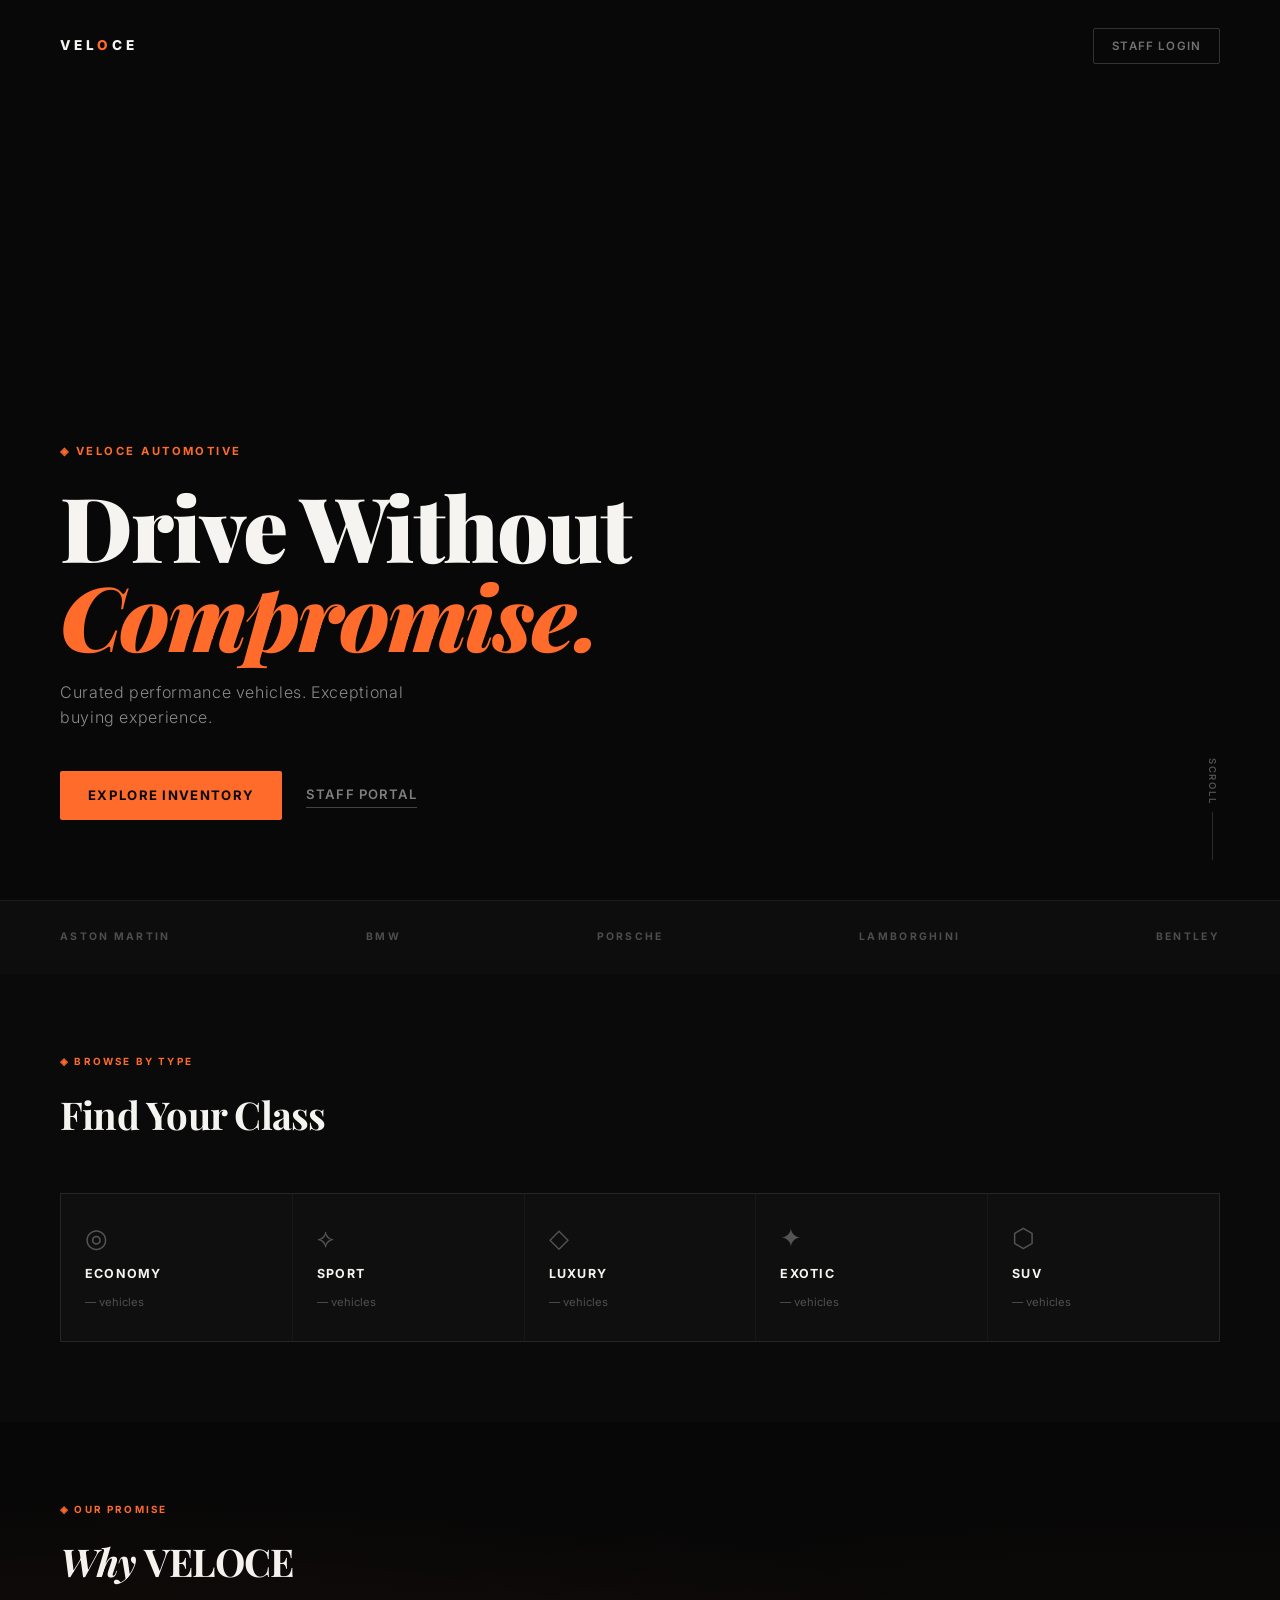
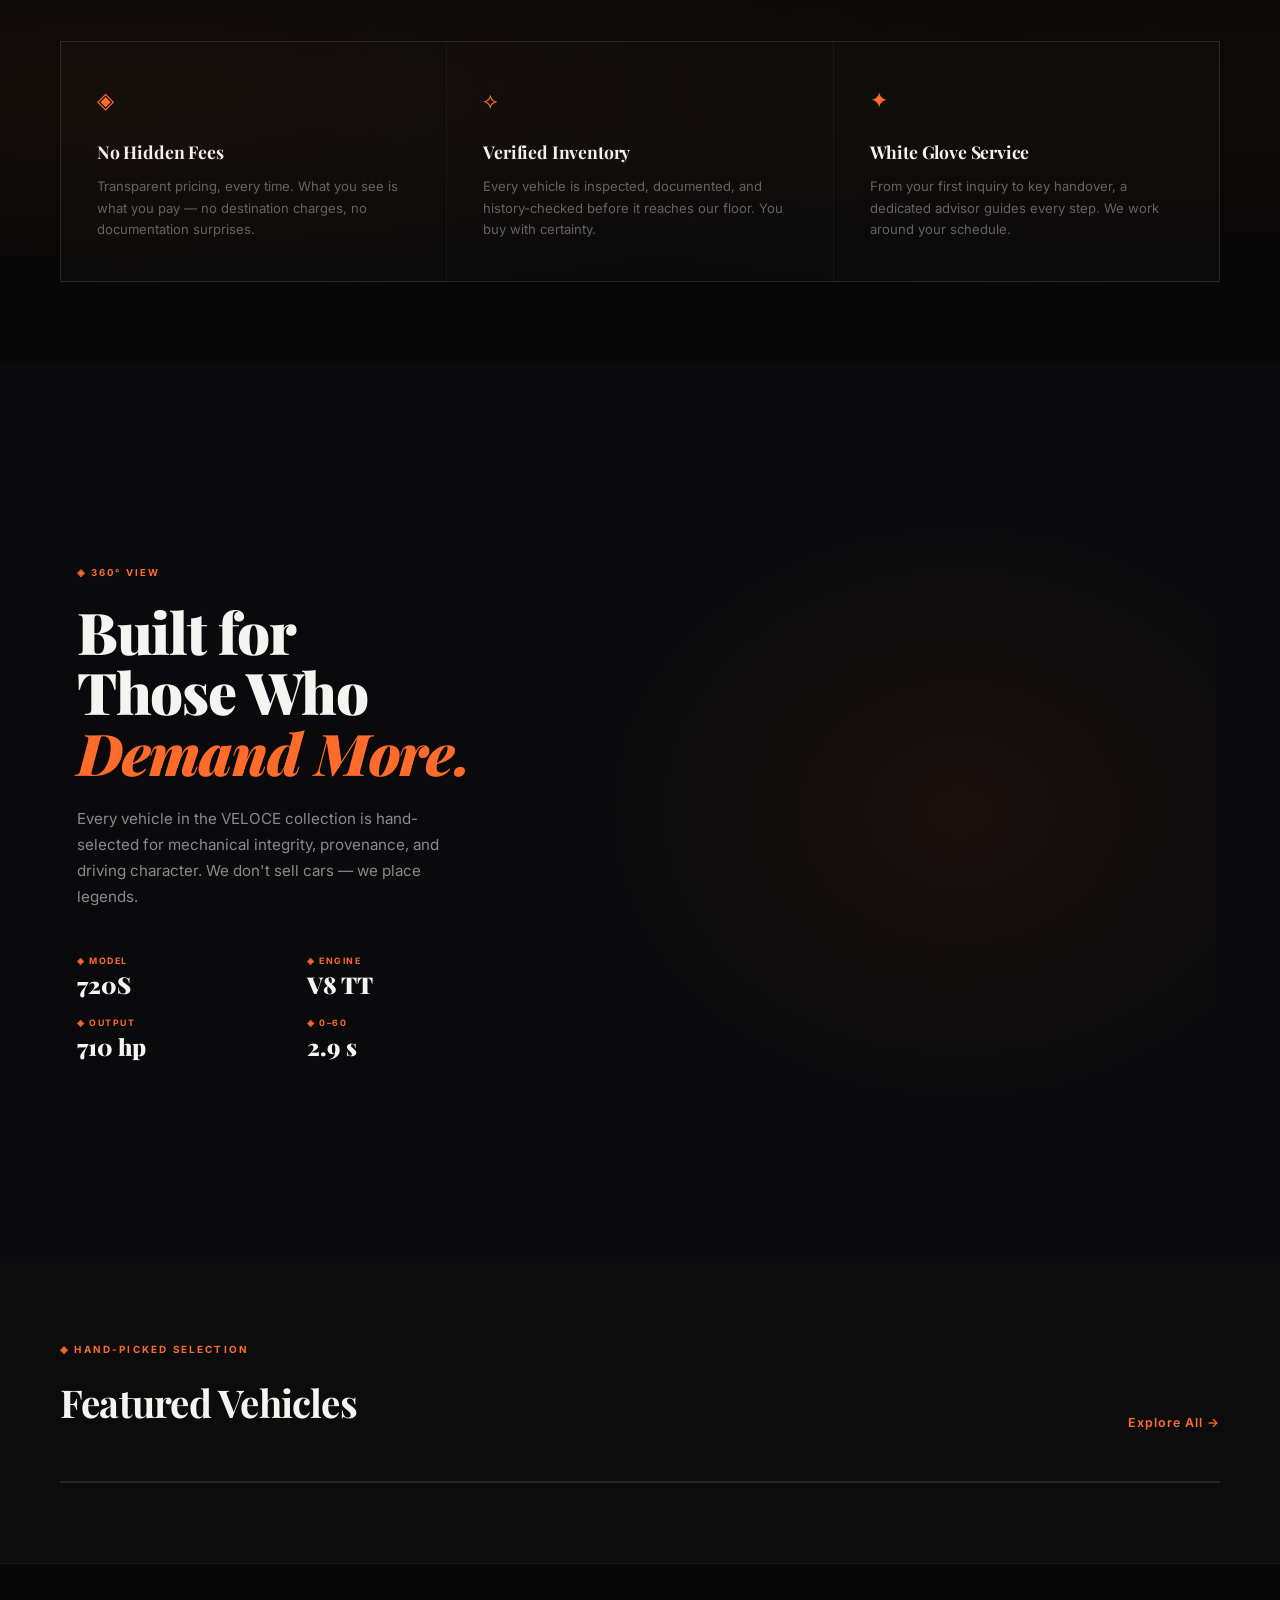
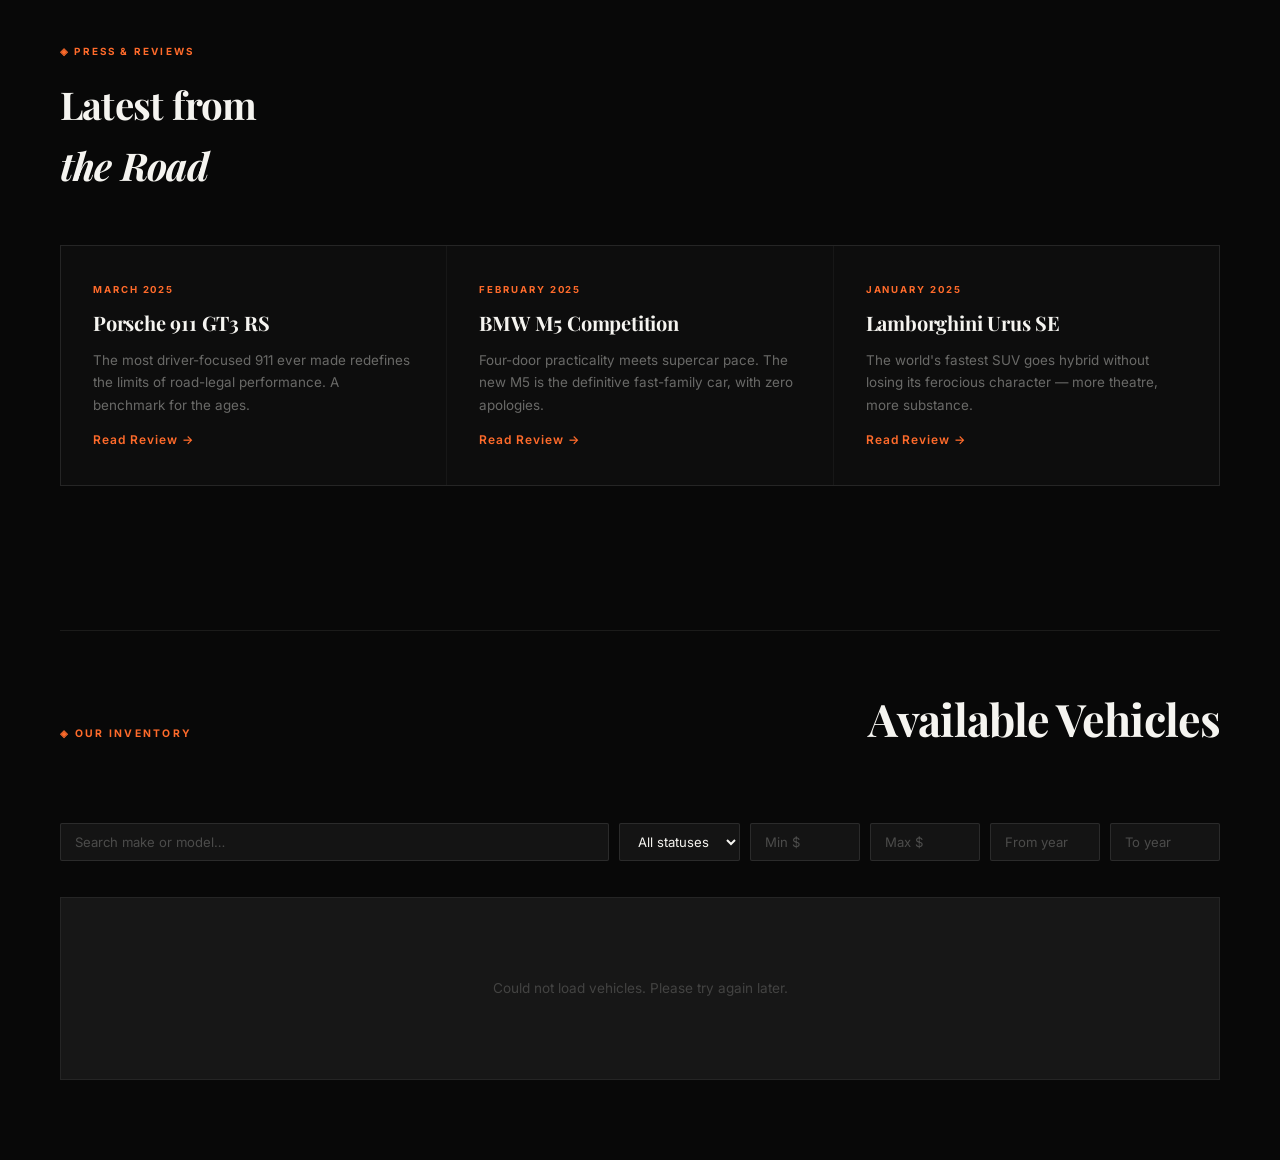
==== src/main/webapp/index.html @ 5701ff93 "Some changes to the page" ====
<!DOCTYPE html>
<html lang="en">
<head>
  <meta charset="UTF-8" />
  <meta name="viewport" content="width=device-width, initial-scale=1.0" />
  <title>VELOCE — Premium Automotive</title>
  <link rel="preconnect" href="https://fonts.googleapis.com" />
  <link rel="preconnect" href="https://fonts.gstatic.com" crossorigin />
  <link rel="stylesheet" href="https://fonts.googleapis.com/css2?family=Inter:wght@300;400;500;600;700;800;900&family=Playfair+Display:ital,wght@0,700;0,900;1,700&display=swap" />
  <link rel="stylesheet" href="css/style.css" />
  <style>
    /* ── VELOCE tokens ── */
    :root {
      --v-orange:      #FF6B2B;
      --v-orange-dim:  rgba(255, 107, 43, 0.15);
      --v-black:       #080808;
      --v-dark:        #111111;
      --v-white:       #F5F4F0;
      --v-fade:        1500ms;
    }

    /* ── Reset for public page ── */
    body.public-page { background: var(--v-black); }

    /* ══════════════════════════════════════════
       HERO
    ══════════════════════════════════════════ */
    .v-hero {
      position: relative;
      width: 100%;
      height: 100dvh;
      min-height: 560px;
      overflow: hidden;
      display: flex;
      align-items: flex-end;
    }

    /* Two video elements — crossfade loop */
    .v-hero__video {
      position: absolute;
      inset: 0;
      width: 100%;
      height: 100%;
      object-fit: cover;
      transition: opacity var(--v-fade) ease;
    }

    #vHeroA { opacity: 1; z-index: 1; }
    #vHeroB { opacity: 0; z-index: 2; }

    /* Gradient overlays */
    .v-hero__overlay {
      position: absolute;
      inset: 0;
      z-index: 3;
      background:
        linear-gradient(to top,  rgba(8,8,8,0.92) 0%, rgba(8,8,8,0.3) 40%, transparent 70%),
        linear-gradient(to right, rgba(8,8,8,0.55) 0%, transparent 60%);
    }

    /* Content */
    .v-hero__content {
      position: relative;
      z-index: 4;
      padding: 0 60px 80px;
      max-width: 720px;
    }

    .v-hero__eyebrow {
      font-family: 'Inter', sans-serif;
      font-size: .7rem;
      font-weight: 700;
      letter-spacing: .22em;
      text-transform: uppercase;
      color: var(--v-orange);
      margin-bottom: 20px;
    }

    .v-hero__headline {
      font-family: 'Playfair Display', Georgia, serif;
      font-size: clamp(3.2rem, 7vw, 6.5rem);
      font-weight: 900;
      line-height: 1.0;
      letter-spacing: -.02em;
      color: var(--v-white);
      margin-bottom: 20px;
    }

    .v-hero__headline em {
      font-style: italic;
      color: var(--v-orange);
    }

    .v-hero__sub {
      font-family: 'Inter', sans-serif;
      font-size: clamp(.85rem, 1.4vw, 1rem);
      font-weight: 300;
      color: rgba(245, 244, 240, 0.55);
      letter-spacing: .04em;
      margin-bottom: 40px;
      max-width: 360px;
    }

    .v-hero__cta-row {
      display: flex;
      align-items: center;
      gap: 24px;
    }

    .v-hero__cta {
      display: inline-flex;
      align-items: center;
      gap: 10px;
      font-family: 'Inter', sans-serif;
      font-size: .82rem;
      font-weight: 700;
      letter-spacing: .1em;
      text-transform: uppercase;
      color: var(--v-black);
      background: var(--v-orange);
      padding: 14px 28px;
      border-radius: 2px;
      text-decoration: none;
      transition: background 140ms ease, transform 140ms ease;
    }

    .v-hero__cta:hover {
      background: #ff8044;
      transform: translateY(-2px);
    }

    .v-hero__cta-ghost {
      font-family: 'Inter', sans-serif;
      font-size: .82rem;
      font-weight: 600;
      letter-spacing: .08em;
      text-transform: uppercase;
      color: rgba(245, 244, 240, 0.5);
      text-decoration: none;
      border-bottom: 1px solid rgba(245, 244, 240, 0.25);
      padding-bottom: 2px;
      transition: color 140ms ease, border-color 140ms ease;
    }

    .v-hero__cta-ghost:hover {
      color: var(--v-white);
      border-color: var(--v-white);
    }

    /* Nav overlay */
    .v-nav {
      position: absolute;
      top: 0; left: 0; right: 0;
      z-index: 5;
      display: flex;
      align-items: center;
      justify-content: space-between;
      padding: 28px 60px;
    }

    .v-nav__logo {
      font-family: 'Inter', sans-serif;
      font-size: .85rem;
      font-weight: 800;
      letter-spacing: .28em;
      text-transform: uppercase;
      color: var(--v-white);
      text-decoration: none;
    }

    .v-nav__logo span { color: var(--v-orange); }

    .v-nav__staff {
      font-family: 'Inter', sans-serif;
      font-size: .72rem;
      font-weight: 600;
      letter-spacing: .1em;
      text-transform: uppercase;
      color: rgba(245, 244, 240, 0.45);
      text-decoration: none;
      border: 1px solid rgba(245, 244, 240, 0.18);
      padding: 8px 18px;
      border-radius: 2px;
      transition: color 140ms, border-color 140ms;
    }

    .v-nav__staff:hover {
      color: var(--v-white);
      border-color: rgba(245, 244, 240, 0.5);
    }

    /* Scroll indicator */
    .v-hero__scroll {
      position: absolute;
      bottom: 40px;
      right: 60px;
      z-index: 4;
      display: flex;
      flex-direction: column;
      align-items: center;
      gap: 8px;
    }

    .v-hero__scroll span {
      font-family: 'Inter', sans-serif;
      font-size: .6rem;
      font-weight: 600;
      letter-spacing: .18em;
      text-transform: uppercase;
      color: rgba(245, 244, 240, 0.3);
      writing-mode: vertical-rl;
    }

    .v-hero__scroll-line {
      width: 1px;
      height: 48px;
      background: rgba(245, 244, 240, 0.15);
      position: relative;
      overflow: hidden;
    }

    .v-hero__scroll-line::after {
      content: '';
      position: absolute;
      top: -100%;
      left: 0;
      width: 100%;
      height: 100%;
      background: var(--v-orange);
      animation: scrollPulse 2s ease-in-out infinite;
    }

    @keyframes scrollPulse {
      0%   { top: -100%; }
      100% { top: 100%; }
    }

    /* ══════════════════════════════════════════
       SECTION DIVIDER
    ══════════════════════════════════════════ */
    .v-divider {
      background: var(--v-black);
      padding: 64px 60px 0;
    }

    .v-divider__inner {
      border-top: 1px solid rgba(245, 244, 240, 0.08);
      padding-top: 52px;
      display: flex;
      align-items: baseline;
      justify-content: space-between;
      gap: 24px;
      flex-wrap: wrap;
    }

    .v-divider__label {
      font-family: 'Inter', sans-serif;
      font-size: .65rem;
      font-weight: 700;
      letter-spacing: .22em;
      text-transform: uppercase;
      color: var(--v-orange);
    }

    .v-divider__title {
      font-family: 'Playfair Display', Georgia, serif;
      font-size: clamp(1.8rem, 3.5vw, 2.8rem);
      font-weight: 700;
      color: var(--v-white);
      letter-spacing: -.02em;
    }

    /* ══════════════════════════════════════════
       CATALOGUE (dark treatment)
    ══════════════════════════════════════════ */
    .v-catalogue {
      background: var(--v-black);
      padding: 40px 60px 80px;
    }

    .v-catalogue-header {
      display: flex;
      align-items: center;
      justify-content: space-between;
      margin-bottom: 28px;
      gap: 12px;
      flex-wrap: wrap;
    }

    .v-catalogue-count {
      font-family: 'Inter', sans-serif;
      font-size: .75rem;
      color: rgba(245, 244, 240, 0.3);
      letter-spacing: .06em;
    }

    /* Filter bar — dark */
    .v-filter-bar {
      display: flex;
      gap: 10px;
      flex-wrap: wrap;
      margin-bottom: 36px;
    }

    .v-filter-bar input,
    .v-filter-bar select {
      padding: 9px 14px;
      background: rgba(245, 244, 240, 0.05);
      border: 1px solid rgba(245, 244, 240, 0.1);
      border-radius: 2px;
      font-family: 'Inter', sans-serif;
      font-size: .82rem;
      color: var(--v-white);
      outline: none;
      transition: border-color 140ms ease, background 140ms ease;
    }

    .v-filter-bar input::placeholder { color: rgba(245, 244, 240, 0.25); }

    .v-filter-bar input:focus,
    .v-filter-bar select:focus {
      border-color: var(--v-orange);
      background: rgba(255, 107, 43, 0.06);
    }

    .v-filter-bar select option { background: #1a1a1a; color: var(--v-white); }

    .v-filter-bar input[type="text"]   { flex: 1; min-width: 200px; }
    .v-filter-bar input[type="number"] { width: 110px; }

    /* Car grid */
    .v-car-grid {
      display: grid;
      grid-template-columns: repeat(auto-fill, minmax(300px, 1fr));
      gap: 1px;
      background: rgba(245, 244, 240, 0.06);
      border: 1px solid rgba(245, 244, 240, 0.06);
    }

    .v-car-card {
      background: #0f0f0f;
      cursor: pointer;
      transition: background 200ms ease;
      display: flex;
      flex-direction: column;
    }

    .v-car-card:hover { background: #161616; }

    .v-car-card-img {
      width: 100%;
      height: 200px;
      object-fit: cover;
      display: block;
      filter: brightness(0.92);
      transition: filter 200ms ease;
    }

    .v-car-card:hover .v-car-card-img { filter: brightness(1); }

    .v-car-card-img-placeholder {
      width: 100%;
      height: 200px;
      display: flex;
      align-items: center;
      justify-content: center;
      background: #181818;
      font-size: 2.5rem;
      color: rgba(245, 244, 240, 0.15);
    }

    .v-car-card-body {
      padding: 20px 22px;
      flex: 1;
      display: flex;
      flex-direction: column;
    }

    .v-car-card-make {
      font-family: 'Inter', sans-serif;
      font-size: .62rem;
      font-weight: 700;
      letter-spacing: .16em;
      text-transform: uppercase;
      color: var(--v-orange);
      margin-bottom: 4px;
    }

    .v-car-card-title {
      font-family: 'Playfair Display', serif;
      font-weight: 700;
      font-size: 1.05rem;
      color: var(--v-white);
      margin-bottom: 4px;
      line-height: 1.2;
    }

    .v-car-card-sub {
      font-family: 'Inter', sans-serif;
      font-size: .75rem;
      color: rgba(245, 244, 240, 0.3);
      margin-bottom: 16px;
      flex: 1;
    }

    .v-car-card-footer {
      display: flex;
      align-items: center;
      justify-content: space-between;
      border-top: 1px solid rgba(245, 244, 240, 0.07);
      padding-top: 14px;
    }

    .v-car-card-price {
      font-family: 'Inter', sans-serif;
      font-weight: 700;
      font-size: .95rem;
      color: var(--v-white);
    }

    .v-badge {
      font-family: 'Inter', sans-serif;
      font-size: .58rem;
      font-weight: 700;
      letter-spacing: .1em;
      text-transform: uppercase;
      padding: 3px 9px;
      border-radius: 1px;
    }

    .v-badge-available { background: rgba(5, 150, 105, 0.15); color: #34d399; }
    .v-badge-sold      { background: rgba(220, 38, 38, 0.15);  color: #f87171; }
    .v-badge-reserved  { background: rgba(217, 119, 6, 0.15);  color: #fbbf24; }

    .v-empty-state {
      grid-column: 1 / -1;
      text-align: center;
      padding: 80px 0;
      font-family: 'Inter', sans-serif;
      font-size: .85rem;
      color: rgba(245, 244, 240, 0.2);
    }

    /* Shimmer — dark */
    .v-shimmer {
      background: linear-gradient(90deg,
        rgba(255,255,255,.03) 25%,
        rgba(255,255,255,.07) 50%,
        rgba(255,255,255,.03) 75%);
      background-size: 200% 100%;
      animation: vShimmer 1.6s infinite;
    }

    @keyframes vShimmer { to { background-position: -200% 0; } }

    .v-shimmer-card {
      background: #0f0f0f;
      display: flex;
      flex-direction: column;
    }

    .v-shimmer-img  { height: 200px; }
    .v-shimmer-body { padding: 20px 22px; display: flex; flex-direction: column; gap: 10px; }
    .v-shimmer-line { height: 13px; border-radius: 1px; }
    .v-shimmer-line.short { width: 50%; }

    /* ══════════════════════════════════════════
       BRAND LOGOS STRIP
    ══════════════════════════════════════════ */
    .v-brands {
      background: #0d0d0d;
      border-top: 1px solid rgba(255,255,255,.06);
      padding: 28px 60px;
      display: flex;
      align-items: center;
      justify-content: space-between;
      gap: 16px;
      flex-wrap: wrap;
    }

    .v-brand-item {
      font-family: 'Inter', sans-serif;
      font-size: .65rem;
      font-weight: 700;
      letter-spacing: .22em;
      text-transform: uppercase;
      color: rgba(245,244,240,.28);
      transition: color 200ms ease;
      cursor: default;
      white-space: nowrap;
    }

    .v-brand-item:hover { color: var(--v-orange); }

    /* ══════════════════════════════════════════
       CAR CATEGORIES
    ══════════════════════════════════════════ */
    .v-categories {
      background: #0a0a0a;
      padding: 80px 60px;
    }

    .v-section-label {
      font-family: 'Inter', sans-serif;
      font-size: .62rem;
      font-weight: 700;
      letter-spacing: .22em;
      text-transform: uppercase;
      color: var(--v-orange);
      margin-bottom: 14px;
    }

    .v-section-heading {
      font-family: 'Playfair Display', Georgia, serif;
      font-size: clamp(1.8rem, 3vw, 2.6rem);
      font-weight: 700;
      color: var(--v-white);
      letter-spacing: -.02em;
      margin-bottom: 48px;
    }

    .v-cat-grid {
      display: grid;
      grid-template-columns: repeat(5, 1fr);
      gap: 1px;
      background: rgba(245,244,240,.06);
      border: 1px solid rgba(245,244,240,.06);
    }

    .v-cat-tile {
      background: #0f0f0f;
      padding: 32px 24px;
      cursor: pointer;
      transition: background 200ms ease;
      display: flex;
      flex-direction: column;
      align-items: flex-start;
      gap: 14px;
      border: none;
      width: 100%;
      text-align: left;
    }

    .v-cat-tile:hover { background: #161616; }
    .v-cat-tile:hover .v-cat-icon { color: var(--v-orange); }

    .v-cat-icon {
      font-size: 1.6rem;
      color: rgba(245,244,240,.3);
      transition: color 200ms ease;
      line-height: 1;
    }

    .v-cat-name {
      font-family: 'Inter', sans-serif;
      font-size: .78rem;
      font-weight: 700;
      letter-spacing: .1em;
      text-transform: uppercase;
      color: var(--v-white);
    }

    .v-cat-count {
      font-family: 'Inter', sans-serif;
      font-size: .7rem;
      color: rgba(245,244,240,.28);
    }

    /* ══════════════════════════════════════════
       TRUST SECTION
    ══════════════════════════════════════════ */
    .v-trust {
      background: #070707;
      padding: 80px 60px;
      position: relative;
      overflow: hidden;
    }

    .v-trust::before {
      content: '';
      position: absolute;
      inset: 0;
      background:
        radial-gradient(ellipse at 10% 50%, rgba(255,107,43,.05) 0%, transparent 55%),
        radial-gradient(ellipse at 90% 50%, rgba(255,107,43,.03) 0%, transparent 55%);
      pointer-events: none;
    }

    .v-trust-grid {
      display: grid;
      grid-template-columns: repeat(3, 1fr);
      gap: 1px;
      background: rgba(245,244,240,.06);
      border: 1px solid rgba(245,244,240,.06);
      margin-top: 48px;
    }

    .v-trust-col {
      background: #0a0a0a;
      padding: 40px 36px;
    }

    .v-trust-icon {
      font-size: 1.4rem;
      color: var(--v-orange);
      margin-bottom: 20px;
      display: block;
    }

    .v-trust-title {
      font-family: 'Playfair Display', Georgia, serif;
      font-size: 1.1rem;
      font-weight: 700;
      color: var(--v-white);
      margin-bottom: 10px;
      letter-spacing: -.01em;
    }

    .v-trust-body {
      font-family: 'Inter', sans-serif;
      font-size: .82rem;
      color: rgba(245,244,240,.38);
      line-height: 1.65;
    }

    /* ══════════════════════════════════════════
       FEATURED VEHICLES
    ══════════════════════════════════════════ */
    .v-featured {
      background: #0c0c0c;
      padding: 80px 60px;
    }

    .v-featured-header {
      display: flex;
      align-items: flex-end;
      justify-content: space-between;
      margin-bottom: 48px;
      gap: 16px;
    }

    .v-explore-link {
      font-family: 'Inter', sans-serif;
      font-size: .78rem;
      font-weight: 600;
      letter-spacing: .08em;
      color: var(--v-orange);
      text-decoration: none;
      transition: opacity 200ms ease;
      white-space: nowrap;
    }

    .v-explore-link:hover { opacity: .75; }

    .v-feat-grid {
      display: grid;
      grid-template-columns: repeat(3, 1fr);
      gap: 1px;
      background: rgba(245,244,240,.06);
      border: 1px solid rgba(245,244,240,.06);
    }

    .v-feat-card {
      background: #0f0f0f;
      cursor: pointer;
      transition: background 200ms ease;
      display: flex;
      flex-direction: column;
    }

    .v-feat-card:hover { background: #141414; }
    .v-feat-card:hover .v-feat-img { filter: brightness(1.05); }

    .v-feat-img {
      width: 100%;
      height: 220px;
      object-fit: cover;
      display: block;
      filter: brightness(.88);
      transition: filter 220ms ease;
    }

    .v-feat-img-placeholder {
      width: 100%;
      height: 220px;
      background: #181818;
      display: flex;
      align-items: center;
      justify-content: center;
      font-size: 2.5rem;
      color: rgba(245,244,240,.08);
    }

    .v-feat-body { padding: 28px 28px 24px; flex: 1; display: flex; flex-direction: column; }

    .v-feat-eyebrow {
      font-family: 'Inter', sans-serif;
      font-size: .58rem;
      font-weight: 700;
      letter-spacing: .2em;
      text-transform: uppercase;
      color: var(--v-orange);
      margin-bottom: 8px;
    }

    .v-feat-make {
      font-family: 'Inter', sans-serif;
      font-size: .62rem;
      font-weight: 700;
      letter-spacing: .14em;
      text-transform: uppercase;
      color: rgba(245,244,240,.3);
      margin-bottom: 4px;
    }

    .v-feat-title {
      font-family: 'Playfair Display', serif;
      font-size: 1.2rem;
      font-weight: 700;
      color: var(--v-white);
      margin-bottom: 4px;
      line-height: 1.2;
    }

    .v-feat-year {
      font-family: 'Inter', sans-serif;
      font-size: .75rem;
      color: rgba(245,244,240,.28);
      flex: 1;
      margin-bottom: 20px;
    }

    .v-feat-footer {
      display: flex;
      align-items: center;
      justify-content: space-between;
      border-top: 1px solid rgba(245,244,240,.07);
      padding-top: 16px;
    }

    .v-feat-price {
      font-family: 'Inter', sans-serif;
      font-weight: 700;
      font-size: .95rem;
      color: var(--v-white);
    }

    .v-feat-arrow {
      font-size: 1.1rem;
      color: var(--v-orange);
      transition: transform 200ms ease;
    }

    .v-feat-card:hover .v-feat-arrow { transform: translateX(4px); }

    /* ══════════════════════════════════════════
       CAR TURNTABLE — split layout
    ══════════════════════════════════════════ */
    .v-turntable {
      background: #0a0a0c;
      min-height: 100vh;
      display: flex;
      align-items: center;
      padding: clamp(60px, 8vw, 120px) clamp(24px, 6vw, 100px);
      gap: clamp(32px, 5vw, 80px);
      position: relative;
      overflow: hidden;
    }

    /* ambient glow behind the car */
    .v-turntable::after {
      content: '';
      position: absolute;
      right: 5%;
      top: 50%;
      transform: translateY(-50%);
      width: 50%;
      height: 70%;
      background: radial-gradient(ellipse at 60% 50%, rgba(255,107,43,.07) 0%, transparent 65%);
      pointer-events: none;
    }

    .v-turntable__left {
      flex: 0 0 auto;
      width: clamp(280px, 38%, 480px);
      z-index: 2;
    }

    .v-turntable__right {
      flex: 1 1 auto;
      display: flex;
      align-items: center;
      justify-content: center;
      z-index: 2;
      min-width: 0;
    }

    .v-turntable__img {
      width: 100%;
      max-width: 780px;
      height: auto;
      object-fit: contain;
      display: block;
      filter: drop-shadow(0 32px 64px rgba(0,0,0,.8));
      user-select: none;
      -webkit-user-drag: none;
    }

    .v-turntable__eyebrow {
      font-family: 'Inter', sans-serif;
      font-size: .6rem;
      font-weight: 700;
      letter-spacing: .22em;
      text-transform: uppercase;
      color: var(--v-orange);
      margin-bottom: 20px;
      display: block;
    }

    .v-turntable__headline {
      font-family: 'Playfair Display', Georgia, serif;
      font-size: clamp(2.6rem, 4.5vw, 4.2rem);
      font-weight: 900;
      line-height: 1.05;
      letter-spacing: -.02em;
      color: var(--v-white);
      margin: 0 0 24px;
    }

    .v-turntable__headline em {
      font-style: italic;
      color: var(--v-orange);
    }

    .v-turntable__body {
      font-family: 'Inter', sans-serif;
      font-size: .95rem;
      line-height: 1.7;
      color: rgba(245,244,240,.55);
      max-width: 380px;
      margin: 0 0 44px;
    }

    .v-turntable__specs {
      display: grid;
      grid-template-columns: 1fr 1fr;
      gap: 20px 32px;
    }

    .v-tt-spec-label {
      font-family: 'Inter', sans-serif;
      font-size: .55rem;
      font-weight: 700;
      letter-spacing: .18em;
      text-transform: uppercase;
      color: var(--v-orange);
      display: block;
      margin-bottom: 5px;
    }

    .v-tt-spec-value {
      font-family: 'Playfair Display', Georgia, serif;
      font-size: 1.45rem;
      font-weight: 900;
      color: var(--v-white);
      line-height: 1;
    }

    /* keep old overlay class in case referenced elsewhere — hidden */
    .v-tt-overlay { display: none; }

    /* unused arc — hidden */
    .v-turntable__progress { display: none; }

    .v-tt-overlay-label, .v-tt-overlay-headline {
      /* retained for selector safety */
      font-family: 'Playfair Display', Georgia, serif;
      font-size: clamp(2.2rem, 5vw, 4.5rem);
      font-weight: 900;
      letter-spacing: -.02em;
      line-height: 1;
      color: var(--v-white);
    }

    /* ══════════════════════════════════════════
       SCROLL SCRUB
    ══════════════════════════════════════════ */
    .v-scrub {
      height: 300vh;
      position: relative;
    }

    .v-scrub__sticky {
      position: sticky;
      top: 0;
      height: 100vh;
      overflow: hidden;
    }

    #vScrub {
      position: absolute;
      inset: 0;
      width: 100%;
      height: 100%;
      object-fit: cover;
    }

    .v-scrub__overlay {
      position: absolute;
      inset: 0;
      background:
        linear-gradient(to top,  rgba(8,8,8,0.75) 0%, transparent 40%),
        linear-gradient(to right, rgba(8,8,8,0.50) 0%, transparent 55%);
      z-index: 1;
    }

    .v-scrub__copy {
      position: absolute;
      bottom: 80px;
      left: 60px;
      z-index: 2;
      animation: scrubCopyFade linear both;
      animation-timeline: scroll(root);
      animation-range: 5% 95%;
    }

    @keyframes scrubCopyFade {
      0%   { opacity: 0; transform: translateY(24px); }
      12%  { opacity: 1; transform: translateY(0); }
      88%  { opacity: 1; transform: translateY(0); }
      100% { opacity: 0; transform: translateY(-16px); }
    }

    .v-scrub__label {
      font-family: 'Inter', sans-serif;
      font-size: .62rem;
      font-weight: 700;
      letter-spacing: .22em;
      text-transform: uppercase;
      color: var(--v-orange);
      display: block;
      margin-bottom: 14px;
    }

    .v-scrub__headline {
      font-family: 'Playfair Display', Georgia, serif;
      font-size: clamp(2.8rem, 6vw, 5.5rem);
      font-weight: 900;
      line-height: 1.0;
      letter-spacing: -.02em;
      color: var(--v-white);
    }

    .v-scrub__headline em {
      font-style: italic;
      color: var(--v-orange);
    }

    /* ══════════════════════════════════════════
       PRESS & REVIEWS
    ══════════════════════════════════════════ */
    .v-reviews {
      background: #080808;
      padding: 80px 60px;
      border-top: 1px solid rgba(245,244,240,.06);
    }

    .v-reviews-grid {
      display: grid;
      grid-template-columns: repeat(3, 1fr);
      gap: 1px;
      background: rgba(245,244,240,.06);
      border: 1px solid rgba(245,244,240,.06);
      margin-top: 48px;
    }

    .v-review-card {
      background: #0d0d0d;
      padding: 36px 32px;
      display: flex;
      flex-direction: column;
      gap: 14px;
      transition: background 200ms ease;
    }

    .v-review-card:hover { background: #121212; }

    .v-review-date {
      font-family: 'Inter', sans-serif;
      font-size: .6rem;
      font-weight: 700;
      letter-spacing: .2em;
      text-transform: uppercase;
      color: var(--v-orange);
    }

    .v-review-title {
      font-family: 'Playfair Display', Georgia, serif;
      font-size: 1.25rem;
      font-weight: 700;
      color: var(--v-white);
      letter-spacing: -.01em;
      line-height: 1.2;
    }

    .v-review-blurb {
      font-family: 'Inter', sans-serif;
      font-size: .84rem;
      color: rgba(245,244,240,.4);
      line-height: 1.65;
      flex: 1;
    }

    .v-review-link {
      font-family: 'Inter', sans-serif;
      font-size: .75rem;
      font-weight: 600;
      letter-spacing: .08em;
      color: var(--v-orange);
      text-decoration: none;
      transition: opacity 200ms ease;
      align-self: flex-start;
    }

    .v-review-link:hover { opacity: .7; }

    /* ── Responsive ── */
    @media (max-width: 900px) {
      .v-cat-grid    { grid-template-columns: repeat(3, 1fr); }
      .v-feat-grid   { grid-template-columns: 1fr; }
      .v-trust-grid  { grid-template-columns: 1fr; }
      .v-reviews-grid { grid-template-columns: 1fr; }
    }

    @media (max-width: 768px) {
      .v-nav            { padding: 20px 24px; }
      .v-hero__content  { padding: 0 24px 60px; }
      .v-hero__scroll   { right: 24px; }
      .v-brands         { padding: 20px 24px; }
      .v-categories     { padding: 56px 24px; }
      .v-cat-grid       { grid-template-columns: repeat(2, 1fr); }
      .v-trust          { padding: 56px 24px; }
      .v-turntable      { flex-direction: column; padding: 56px 24px; min-height: unset; }
      .v-turntable__left { width: 100%; }
      .v-turntable__right { width: 100%; }
      .v-turntable__img  { max-width: 100%; }
      .v-featured       { padding: 56px 24px; }
      .v-reviews        { padding: 56px 24px; }
      .v-divider        { padding: 48px 24px 0; }
      .v-catalogue      { padding: 32px 24px 60px; }
    }
  </style>
</head>
<body class="public-page">

<!-- ══ NAV ══ -->
<nav class="v-nav">
  <a href="/" class="v-nav__logo">VEL<span>O</span>CE</a>
  <a href="/login.html" class="v-nav__staff">Staff Login</a>
</nav>

<!-- ══ HERO ══ -->
<section class="v-hero">
  <!-- Video A (primary) -->
  <video id="vHeroA" class="v-hero__video" src="car_video_ex.mp4"
         muted playsinline autoplay preload="auto"></video>
  <!-- Video B (crossfade target) -->
  <video id="vHeroB" class="v-hero__video" src="car_video_ex.mp4"
         muted playsinline preload="auto"></video>

  <div class="v-hero__overlay"></div>

  <div class="v-hero__content">
    <div class="v-hero__eyebrow">◈ Veloce Automotive</div>
    <h1 class="v-hero__headline">Drive Without<br><em>Compromise.</em></h1>
    <p class="v-hero__sub">Curated performance vehicles. Exceptional buying experience.</p>
    <div class="v-hero__cta-row">
      <a href="#catalogue" class="v-hero__cta">Explore Inventory</a>
      <a href="/login.html" class="v-hero__cta-ghost">Staff Portal</a>
    </div>
  </div>

  <div class="v-hero__scroll" aria-hidden="true">
    <span>Scroll</span>
    <div class="v-hero__scroll-line"></div>
  </div>
</section>

<!-- ══ BRAND LOGOS STRIP ══ -->
<div class="v-brands" aria-label="Featured marques">
  <span class="v-brand-item">Aston Martin</span>
  <span class="v-brand-item">BMW</span>
  <span class="v-brand-item">Porsche</span>
  <span class="v-brand-item">Lamborghini</span>
  <span class="v-brand-item">Bentley</span>
</div>

<!-- ══ CATEGORIES ══ -->
<section class="v-categories" aria-labelledby="cat-heading">
  <div class="v-section-label">◈ Browse By Type</div>
  <h2 class="v-section-heading" id="cat-heading">Find Your Class</h2>
  <div class="v-cat-grid">
    <button class="v-cat-tile" data-filter="Economy" onclick="filterByType('Economy')">
      <span class="v-cat-icon">◎</span>
      <span class="v-cat-name">Economy</span>
      <span class="v-cat-count" id="count-Economy">— vehicles</span>
    </button>
    <button class="v-cat-tile" data-filter="Sport" onclick="filterByType('Sport')">
      <span class="v-cat-icon">⟡</span>
      <span class="v-cat-name">Sport</span>
      <span class="v-cat-count" id="count-Sport">— vehicles</span>
    </button>
    <button class="v-cat-tile" data-filter="Luxury" onclick="filterByType('Luxury')">
      <span class="v-cat-icon">◇</span>
      <span class="v-cat-name">Luxury</span>
      <span class="v-cat-count" id="count-Luxury">— vehicles</span>
    </button>
    <button class="v-cat-tile" data-filter="Exotic" onclick="filterByType('Exotic')">
      <span class="v-cat-icon">✦</span>
      <span class="v-cat-name">Exotic</span>
      <span class="v-cat-count" id="count-Exotic">— vehicles</span>
    </button>
    <button class="v-cat-tile" data-filter="SUV" onclick="filterByType('SUV')">
      <span class="v-cat-icon">⬡</span>
      <span class="v-cat-name">SUV</span>
      <span class="v-cat-count" id="count-SUV">— vehicles</span>
    </button>
  </div>
</section>

<!-- ══ TRUST ══ -->
<section class="v-trust" aria-labelledby="trust-heading">
  <div class="v-section-label">◈ Our Promise</div>
  <h2 class="v-section-heading" id="trust-heading"><em>Why</em> VELOCE</h2>
  <div class="v-trust-grid">
    <div class="v-trust-col">
      <span class="v-trust-icon">◈</span>
      <div class="v-trust-title">No Hidden Fees</div>
      <p class="v-trust-body">Transparent pricing, every time. What you see is what you pay — no destination charges, no documentation surprises.</p>
    </div>
    <div class="v-trust-col">
      <span class="v-trust-icon">⟡</span>
      <div class="v-trust-title">Verified Inventory</div>
      <p class="v-trust-body">Every vehicle is inspected, documented, and history-checked before it reaches our floor. You buy with certainty.</p>
    </div>
    <div class="v-trust-col">
      <span class="v-trust-icon">✦</span>
      <div class="v-trust-title">White Glove Service</div>
      <p class="v-trust-body">From your first inquiry to key handover, a dedicated advisor guides every step. We work around your schedule.</p>
    </div>
  </div>
</section>

<!-- ══ CAR TURNTABLE ══ -->
<section class="v-turntable" id="turntable" aria-label="360° vehicle showcase">
  <div class="v-turntable__left">
    <span class="v-turntable__eyebrow">◈ 360° View</span>
    <h2 class="v-turntable__headline">Built for<br>Those Who<br><em>Demand More.</em></h2>
    <p class="v-turntable__body">Every vehicle in the VELOCE collection is hand-selected for mechanical integrity, provenance, and driving character. We don't sell cars — we place legends.</p>
    <div class="v-turntable__specs">
      <div>
        <span class="v-tt-spec-label">◈ Model</span>
        <div class="v-tt-spec-value">720S</div>
      </div>
      <div>
        <span class="v-tt-spec-label">◈ Engine</span>
        <div class="v-tt-spec-value">V8 TT</div>
      </div>
      <div>
        <span class="v-tt-spec-label">◈ Output</span>
        <div class="v-tt-spec-value">710 hp</div>
      </div>
      <div>
        <span class="v-tt-spec-label">◈ 0–60</span>
        <div class="v-tt-spec-value">2.9 s</div>
      </div>
    </div>
  </div>
  <div class="v-turntable__right">
    <video id="turntableVid" class="v-turntable__img" src="car_rotation.mp4"
           muted playsinline loop preload="auto" autoplay></video>
  </div>
</section>

<!-- ══ FEATURED VEHICLES ══ -->
<section class="v-featured" aria-labelledby="featured-heading">
  <div class="v-featured-header">
    <div>
      <div class="v-section-label">◈ Hand-Picked Selection</div>
      <h2 class="v-section-heading" style="margin-bottom:0" id="featured-heading">Featured Vehicles</h2>
    </div>
    <a href="#catalogue" class="v-explore-link" onclick="document.getElementById('catalogue').scrollIntoView({behavior:'smooth'});return false;">Explore All →</a>
  </div>
  <div class="v-feat-grid" id="featuredGrid">
    <!-- populated by JS after allCars loads -->
  </div>
</section>

<!-- ══ PRESS & REVIEWS ══ -->
<section class="v-reviews" aria-labelledby="reviews-heading">
  <div class="v-section-label">◈ Press &amp; Reviews</div>
  <h2 class="v-section-heading" id="reviews-heading">Latest from<br><em>the Road</em></h2>
  <div class="v-reviews-grid">
    <article class="v-review-card">
      <div class="v-review-date">March 2025</div>
      <h3 class="v-review-title">Porsche 911 GT3 RS</h3>
      <p class="v-review-blurb">The most driver-focused 911 ever made redefines the limits of road-legal performance. A benchmark for the ages.</p>
      <a href="#" class="v-review-link">Read Review →</a>
    </article>
    <article class="v-review-card">
      <div class="v-review-date">February 2025</div>
      <h3 class="v-review-title">BMW M5 Competition</h3>
      <p class="v-review-blurb">Four-door practicality meets supercar pace. The new M5 is the definitive fast-family car, with zero apologies.</p>
      <a href="#" class="v-review-link">Read Review →</a>
    </article>
    <article class="v-review-card">
      <div class="v-review-date">January 2025</div>
      <h3 class="v-review-title">Lamborghini Urus SE</h3>
      <p class="v-review-blurb">The world's fastest SUV goes hybrid without losing its ferocious character — more theatre, more substance.</p>
      <a href="#" class="v-review-link">Read Review →</a>
    </article>
  </div>
</section>

<!-- ══ DIVIDER ══ -->
<div class="v-divider" id="catalogue">
  <div class="v-divider__inner">
    <span class="v-divider__label">◈ Our Inventory</span>
    <h2 class="v-divider__title">Available Vehicles</h2>
  </div>
</div>

<!-- ══ CATALOGUE ══ -->
<section class="v-catalogue">

  <div class="v-catalogue-header">
    <span class="v-catalogue-count" id="count"></span>
  </div>

  <div class="v-filter-bar">
    <input type="text"   id="f-search"    placeholder="Search make or model…" oninput="applyFilters()" />
    <select id="f-status" onchange="applyFilters()">
      <option value="">All statuses</option>
      <option value="AVAILABLE">Available</option>
      <option value="SOLD">Sold</option>
      <option value="RESERVED">Reserved</option>
    </select>
    <input type="number" id="f-min-price" placeholder="Min $"     oninput="applyFilters()" />
    <input type="number" id="f-max-price" placeholder="Max $"     oninput="applyFilters()" />
    <input type="number" id="f-min-year"  placeholder="From year" oninput="applyFilters()" />
    <input type="number" id="f-max-year"  placeholder="To year"   oninput="applyFilters()" />
  </div>

  <div class="v-car-grid" id="car-grid">
    <!-- shimmer placeholders -->
    <div class="v-shimmer-card"><div class="v-shimmer v-shimmer-img"></div><div class="v-shimmer-body"><div class="v-shimmer v-shimmer-line"></div><div class="v-shimmer v-shimmer-line short"></div></div></div>
    <div class="v-shimmer-card"><div class="v-shimmer v-shimmer-img"></div><div class="v-shimmer-body"><div class="v-shimmer v-shimmer-line"></div><div class="v-shimmer v-shimmer-line short"></div></div></div>
    <div class="v-shimmer-card"><div class="v-shimmer v-shimmer-img"></div><div class="v-shimmer-body"><div class="v-shimmer v-shimmer-line"></div><div class="v-shimmer v-shimmer-line short"></div></div></div>
    <div class="v-shimmer-card"><div class="v-shimmer v-shimmer-img"></div><div class="v-shimmer-body"><div class="v-shimmer v-shimmer-line"></div><div class="v-shimmer v-shimmer-line short"></div></div></div>
    <div class="v-shimmer-card"><div class="v-shimmer v-shimmer-img"></div><div class="v-shimmer-body"><div class="v-shimmer v-shimmer-line"></div><div class="v-shimmer v-shimmer-line short"></div></div></div>
    <div class="v-shimmer-card"><div class="v-shimmer v-shimmer-img"></div><div class="v-shimmer-body"><div class="v-shimmer v-shimmer-line"></div><div class="v-shimmer v-shimmer-line short"></div></div></div>
  </div>

</section>

<script>
  /* ══════════════════════════════════════════
     CROSSFADE VIDEO LOOP
     Two video elements. When the active one
     is FADE_S seconds from its end, fade in
     the waiting one (already cued at 0:00).
  ══════════════════════════════════════════ */
  (function () {
    const FADE_S = 1.5;

    const vA = document.getElementById('vHeroA');
    const vB = document.getElementById('vHeroB');

    let active  = vA;
    let waiting = vB;
    let crossing = false;

    function cueWaiting() {
      waiting.currentTime = 0; // preload only — do NOT play yet
    }

    function crossfade() {
      if (crossing) return;
      crossing = true;

      waiting.play().catch(() => {}); // start from t=0 exactly now
      waiting.style.opacity = '1';
      active.style.opacity  = '0';

      setTimeout(() => {
        const prev = active;
        active  = waiting;
        waiting = prev;
        prev.pause();
        crossing = false;
        cueWaiting();
      }, FADE_S * 1000);
    }

    function onTimeUpdate(vid) {
      if (active !== vid) return;
      if (!vid.duration)  return;
      if (vid.currentTime >= vid.duration - FADE_S) crossfade();
    }

    vA.addEventListener('timeupdate', () => onTimeUpdate(vA));
    vB.addEventListener('timeupdate', () => onTimeUpdate(vB));

    vA.play().catch(() => {});
    cueWaiting();
  })();

  /* ══════════════════════════════════════════
     SMOOTH SCROLL for CTA
  ══════════════════════════════════════════ */
  document.querySelector('.v-hero__cta').addEventListener('click', e => {
    const target = document.querySelector('#catalogue');
    if (target) { e.preventDefault(); target.scrollIntoView({ behavior: 'smooth' }); }
  });

  /* ══════════════════════════════════════════
     CAR CATALOGUE
  ══════════════════════════════════════════ */
  let allCars = [];

  async function init() {
    try {
      const res  = await fetch('/api/cars');
      const cars = await res.json();
      if (cars.error) throw new Error(cars.error);
      allCars = cars;
      renderFeatured(cars);
      updateCategoryCounts(cars);
      applyFilters();
    } catch (_) {
      document.getElementById('car-grid').innerHTML =
        '<div class="v-empty-state">Could not load vehicles. Please try again later.</div>';
    }
  }

  function applyFilters() {
    const search   = document.getElementById('f-search').value.trim().toLowerCase();
    const status   = document.getElementById('f-status').value;
    const minPrice = parseFloat(document.getElementById('f-min-price').value) || 0;
    const maxPrice = parseFloat(document.getElementById('f-max-price').value) || Infinity;
    const minYear  = parseInt(document.getElementById('f-min-year').value)  || 0;
    const maxYear  = parseInt(document.getElementById('f-max-year').value)  || 9999;

    const filtered = allCars.filter(c => {
      if (search && !c.make.toLowerCase().includes(search) && !c.model.toLowerCase().includes(search)) return false;
      if (status && c.status !== status) return false;
      if (c.price < minPrice || c.price > maxPrice) return false;
      if (c.year  < minYear  || c.year  > maxYear)  return false;
      return true;
    });

    const n = filtered.length;
    document.getElementById('count').textContent = n + ' vehicle' + (n !== 1 ? 's' : '');
    renderGrid(filtered);
  }

  function renderGrid(cars) {
    const grid = document.getElementById('car-grid');
    if (!cars.length) {
      grid.innerHTML = '<div class="v-empty-state">No vehicles match your filters.</div>';
      return;
    }
    grid.innerHTML = cars.map(car => {
      const imgHtml = car.imageUrl && car.imageUrl.trim()
        ? `<img class="v-car-card-img" src="${esc(car.imageUrl)}" alt="${esc(car.year + ' ' + car.make + ' ' + car.model)}"
             onerror="this.outerHTML='<div class=\\'v-car-card-img-placeholder\\'>—</div>'" />`
        : `<div class="v-car-card-img-placeholder"
               data-make="${esc(car.make)}" data-model="${esc(car.model)}" data-year="${car.year}">—</div>`;

      const bCls = { AVAILABLE:'v-badge-available', SOLD:'v-badge-sold', RESERVED:'v-badge-reserved' }[car.status] || 'v-badge-available';
      const bTxt = car.status ? car.status.charAt(0) + car.status.slice(1).toLowerCase() : 'Available';

      return `
        <div class="v-car-card" onclick="location.href='/vehicle-details.html?id=${car.id}'">
          ${imgHtml}
          <div class="v-car-card-body">
            <div class="v-car-card-make">${esc(car.make)}</div>
            <div class="v-car-card-title">${esc(car.year + ' ' + car.model)}</div>
            <div class="v-car-card-sub">${esc(car.color || '')}${car.mileage ? ' · ' + car.mileage.toLocaleString() + ' km' : ''}</div>
            <div class="v-car-card-footer">
              <span class="v-car-card-price">$${car.price.toLocaleString('en-US', { minimumFractionDigits: 2 })}</span>
              <span class="v-badge ${bCls}">${bTxt}</span>
            </div>
          </div>
        </div>`;
    }).join('');

    grid.querySelectorAll('.v-car-card-img-placeholder[data-make]').forEach(async el => {
      const { make, model, year } = el.dataset;
      try {
        const r = await fetch(`/api/carimage?make=${encodeURIComponent(make)}&model=${encodeURIComponent(model)}&year=${encodeURIComponent(year)}`);
        const d = await r.json();
        if (d.url) {
          const img = document.createElement('img');
          img.className = 'v-car-card-img';
          img.src = d.url;
          img.alt = `${year} ${make} ${model}`;
          el.replaceWith(img);
        }
      } catch (_) {}
    });
  }

  function filterByType(type) {
    const select = document.getElementById('f-status');
    // There's no category filter in the API — filter by partial type match in make/model
    // We scroll to catalogue and set search to the type keyword
    const searchEl = document.getElementById('f-search');
    if (searchEl) { searchEl.value = type === 'Exotic' || type === 'Luxury' || type === 'Economy' || type === 'Sport' || type === 'SUV' ? type : ''; }
    document.getElementById('catalogue').scrollIntoView({ behavior: 'smooth' });
    applyFilters();
  }

  function updateCategoryCounts(cars) {
    const types = ['Economy','Sport','Luxury','Exotic','SUV'];
    types.forEach(t => {
      const el = document.getElementById('count-' + t);
      if (!el) return;
      const n = cars.filter(c =>
        (c.type && c.type.toLowerCase() === t.toLowerCase()) ||
        (c.model && c.model.toLowerCase().includes(t.toLowerCase()))
      ).length;
      el.textContent = n + ' vehicle' + (n !== 1 ? 's' : '');
    });
  }

  function renderFeatured(cars) {
    const grid = document.getElementById('featuredGrid');
    if (!grid) return;
    const available = cars.filter(c => !c.status || c.status === 'AVAILABLE').slice(0, 3);
    if (!available.length) { grid.style.display = 'none'; return; }
    grid.innerHTML = available.map(car => {
      const imgHtml = car.imageUrl && car.imageUrl.trim()
        ? `<img class="v-feat-img" src="${esc(car.imageUrl)}" alt="${esc(car.year + ' ' + car.make + ' ' + car.model)}"
             onerror="this.outerHTML='<div class=\\'v-feat-img-placeholder\\'>—</div>'" />`
        : `<div class="v-feat-img-placeholder"
               data-feat-make="${esc(car.make)}" data-feat-model="${esc(car.model)}" data-feat-year="${car.year}">—</div>`;
      return `
        <div class="v-feat-card" onclick="location.href='/vehicle-details.html?id=${car.id}'">
          ${imgHtml}
          <div class="v-feat-body">
            <div class="v-feat-eyebrow">Featured</div>
            <div class="v-feat-make">${esc(car.make)}</div>
            <div class="v-feat-title">${esc(car.model)}</div>
            <div class="v-feat-year">${car.year}${car.color ? ' · ' + esc(car.color) : ''}</div>
            <div class="v-feat-footer">
              <span class="v-feat-price">$${car.price.toLocaleString('en-US', {minimumFractionDigits:2})}</span>
              <span class="v-feat-arrow">→</span>
            </div>
          </div>
        </div>`;
    }).join('');

    grid.querySelectorAll('.v-feat-img-placeholder[data-feat-make]').forEach(async el => {
      const make = el.dataset.featMake, model = el.dataset.featModel, year = el.dataset.featYear;
      try {
        const r = await fetch(`/api/carimage?make=${encodeURIComponent(make)}&model=${encodeURIComponent(model)}&year=${encodeURIComponent(year)}`);
        const d = await r.json();
        if (d.url) {
          const img = document.createElement('img');
          img.className = 'v-feat-img';
          img.src = d.url;
          img.alt = `${year} ${make} ${model}`;
          el.replaceWith(img);
        }
      } catch (_) {}
    });
  }

  function esc(s) {
    return String(s).replace(/&/g,'&amp;').replace(/</g,'&lt;').replace(/>/g,'&gt;').replace(/"/g,'&quot;');
  }

  /* ══════════════════════════════════════════
     CAR TURNTABLE — video loop
     Plays car_rotation.mp4 on loop.
     Pauses when section leaves viewport.
  ══════════════════════════════════════════ */
  (function () {
    const vid     = document.getElementById('turntableVid');
    const section = document.getElementById('turntable');
    if (!vid || !section) return;

    new IntersectionObserver(entries => {
      entries[0].isIntersecting ? vid.play() : vid.pause();
    }, { threshold: 0.1 }).observe(section);
  })();

  init();
</script>

</body>
</html>
---- src/main/webapp/css/style.css ----
/* ============================================================
   VELOCE — Premium Automotive Dashboard
   Design: Dark luxury, editorial hierarchy, refined motion
   ============================================================ */

@import url('https://fonts.googleapis.com/css2?family=Inter:wght@300;400;500;600;700;800;900&family=Playfair+Display:ital,wght@0,700;0,900;1,700&display=swap');

*, *::before, *::after { box-sizing: border-box; margin: 0; padding: 0; }

:root {
  /* VELOCE brand */
  --v-orange:     #FF6B2B;
  --v-orange-dim: rgba(255,107,43,0.12);
  --v-black:      #080808;
  --v-white:      #F5F4F0;

  /* Brand palette */
  --navy:      #080808;
  --navy-2:    #111111;
  --navy-3:    #1a1a1a;
  --accent:    #FF6B2B;
  --accent-2:  #e85a1e;
  --accent-glow: rgba(255,107,43,0.20);

  /* Surface */
  --bg:        #0c0c0c;
  --surface:   #141414;
  --surface-2: #1a1a1a;
  --border:    rgba(255,255,255,0.08);
  --border-2:  rgba(255,255,255,0.14);

  /* Text */
  --text:      #F5F4F0;
  --text-2:    rgba(245,244,240,0.7);
  --muted:     rgba(245,244,240,0.38);
  --muted-2:   rgba(245,244,240,0.22);

  /* Status */
  --green:     #34d399;
  --green-bg:  rgba(52,211,153,.12);
  --red:       #f87171;
  --red-bg:    rgba(248,113,113,.12);
  --amber:     #fbbf24;
  --amber-bg:  rgba(251,191,36,.12);

  /* Geometry */
  --radius:    8px;
  --radius-lg: 12px;
  --radius-xl: 16px;

  /* Shadow system */
  --shadow-sm: 0 1px 3px rgba(0,0,0,.4), 0 1px 2px rgba(0,0,0,.3);
  --shadow:    0 4px 12px rgba(0,0,0,.5), 0 1px 3px rgba(0,0,0,.4);
  --shadow-md: 0 8px 24px rgba(0,0,0,.55), 0 2px 6px rgba(0,0,0,.4);
  --shadow-lg: 0 20px 48px rgba(0,0,0,.7), 0 4px 12px rgba(0,0,0,.5);

  /* Motion */
  --ease:      cubic-bezier(0.16, 1, 0.3, 1);
  --dur-fast:  140ms;
  --dur:       220ms;
}

/* ── Base ── */
body {
  font-family: 'Inter', 'Segoe UI', system-ui, sans-serif;
  background: var(--bg);
  color: var(--text);
  font-size: 14px;
  line-height: 1.6;
  -webkit-font-smoothing: antialiased;
  color-scheme: dark;
}

.font-playfair { font-family: 'Playfair Display', Georgia, serif; }

a { color: inherit; text-decoration: none; }

/* ── Admin Shell ── */
.admin-shell { display: flex; min-height: 100vh; }

/* ── Sidebar ── */
.sidebar {
  width: 220px;
  min-width: 220px;
  background: var(--navy);
  background-image:
    radial-gradient(ellipse at 0% 0%, rgba(255,107,43,.10) 0%, transparent 60%),
    linear-gradient(180deg, var(--navy) 0%, #040404 100%);
  padding: 24px 14px 20px;
  display: flex;
  flex-direction: column;
  gap: 2px;
  position: sticky;
  top: 0;
  height: 100vh;
  overflow-y: auto;
}

.sidebar-logo {
  font-size: 1.05rem;
  font-weight: 800;
  color: #fff;
  letter-spacing: -.01em;
  padding: 0 10px 20px;
  border-bottom: 1px solid rgba(255,255,255,.08);
  margin-bottom: 14px;
  display: flex;
  align-items: center;
  gap: 8px;
}

.sidebar-logo::before {
  content: '◈';
  color: var(--accent);
  font-size: .9rem;
}

.sidebar a {
  display: flex;
  align-items: center;
  gap: 9px;
  padding: 9px 12px;
  color: rgba(255,255,255,.55);
  font-size: .86rem;
  font-weight: 500;
  border-radius: var(--radius);
  transition: background var(--dur-fast) var(--ease), color var(--dur-fast) var(--ease);
  letter-spacing: .01em;
}

.sidebar a:hover {
  background: rgba(255,255,255,.07);
  color: rgba(255,255,255,.9);
}

.sidebar a.active {
  background: var(--accent);
  color: #fff;
  font-weight: 600;
  box-shadow: 0 2px 8px rgba(255,107,43,.35);
}

.user-info {
  padding: 0 10px 16px;
  color: rgba(255,255,255,.4);
  font-size: .78rem;
  border-bottom: 1px solid rgba(255,255,255,.07);
  margin-bottom: 6px;
  line-height: 1.4;
}

/* ── Main Content ── */
.admin-main {
  flex: 1;
  padding: 32px 36px;
  display: flex;
  flex-direction: column;
  gap: 24px;
  min-width: 0;
}

/* ── Page header ── */
.page-header {
  display: flex;
  align-items: flex-start;
  justify-content: space-between;
  gap: 16px;
}

.page-title {
  font-size: 1.35rem;
  font-weight: 700;
  color: var(--text);
  letter-spacing: -.02em;
  line-height: 1.2;
}

.page-subtitle {
  color: var(--muted);
  font-size: .85rem;
  margin-top: 3px;
}

/* ── Stat Cards ── */
.stat-row {
  display: grid;
  grid-template-columns: repeat(4, 1fr);
  gap: 16px;
}

.stat-box {
  background: var(--surface);
  border: 1px solid var(--border);
  border-radius: var(--radius-lg);
  padding: 20px 22px;
  box-shadow: var(--shadow-sm);
  position: relative;
  overflow: hidden;
  transition: box-shadow var(--dur) var(--ease), transform var(--dur) var(--ease);
}

.stat-box:hover {
  box-shadow: var(--shadow-md);
  transform: translateY(-2px);
}

.stat-box::before {
  content: '';
  position: absolute;
  top: 0; left: 0;
  width: 100%; height: 3px;
  background: var(--accent);
  border-radius: var(--radius-lg) var(--radius-lg) 0 0;
}

.stat-box.green::before { background: var(--green); }
.stat-box.red::before   { background: var(--red); }
.stat-box.amber::before { background: var(--amber); }

.stat-box .label {
  font-size: .72rem;
  color: var(--muted);
  text-transform: uppercase;
  letter-spacing: .06em;
  font-weight: 600;
  margin-bottom: 8px;
}

.stat-box .value {
  font-size: 2rem;
  font-weight: 800;
  color: var(--text);
  line-height: 1;
  letter-spacing: -.03em;
}

.stat-box .sub {
  font-size: .75rem;
  color: var(--muted-2);
  margin-top: 4px;
}

/* ── Cards ── */
.card {
  background: var(--surface);
  border: 1px solid var(--border);
  border-radius: var(--radius-lg);
  box-shadow: var(--shadow-sm);
  overflow: hidden;
}

.card-header {
  padding: 16px 20px;
  border-bottom: 1px solid var(--border);
  display: flex;
  align-items: center;
  justify-content: space-between;
  background: var(--surface);
}

.card-header-title {
  font-size: .88rem;
  font-weight: 700;
  color: var(--text);
  letter-spacing: -.01em;
}

/* ── Filter Bar ── */
.filter-bar {
  padding: 14px 20px;
  border-bottom: 1px solid var(--border);
  display: flex;
  gap: 10px;
  flex-wrap: wrap;
  align-items: center;
  background: var(--surface-2);
}

.filter-bar input,
.filter-bar select {
  padding: 7px 11px;
  border: 1.5px solid var(--border);
  border-radius: var(--radius);
  font-size: .83rem;
  font-family: inherit;
  background: var(--surface-2);
  color: var(--text);
  outline: none;
  transition: border-color var(--dur-fast), box-shadow var(--dur-fast);
}

.filter-bar input:focus,
.filter-bar select:focus {
  border-color: var(--accent);
  box-shadow: 0 0 0 3px var(--accent-glow);
}

.filter-bar input[type="text"]   { flex: 1; min-width: 180px; }
.filter-bar input[type="number"] { width: 96px; }

/* ── Table ── */
.table-wrap { overflow-x: auto; }

table {
  width: 100%;
  border-collapse: collapse;
  font-size: .87rem;
}

thead th {
  background: var(--navy);
  background-image: linear-gradient(135deg, var(--navy-2) 0%, #040404 100%);
  color: rgba(255,255,255,.7);
  padding: 12px 16px;
  text-align: left;
  font-size: .7rem;
  font-weight: 600;
  text-transform: uppercase;
  letter-spacing: .07em;
  white-space: nowrap;
}

thead th:first-child { border-radius: 0; }

tbody tr {
  border-bottom: 1px solid var(--border);
  transition: background var(--dur-fast);
}

tbody tr:last-child { border-bottom: none; }

tbody tr:hover { background: rgba(255,255,255,0.04); }

tbody td {
  padding: 13px 16px;
  vertical-align: middle;
  color: var(--text-2);
}

tbody td.muted { color: var(--muted); font-size: .83rem; }

/* ── Badges ── */
.badge {
  display: inline-flex;
  align-items: center;
  gap: 4px;
  padding: 3px 10px;
  border-radius: 99px;
  font-size: .7rem;
  font-weight: 700;
  letter-spacing: .05em;
  text-transform: uppercase;
}

.badge-available { background: var(--green-bg); color: var(--green); }
.badge-sold      { background: var(--red-bg);   color: var(--red); }
.badge-reserved  { background: var(--amber-bg); color: var(--amber); }

/* ── Buttons ── */
.btn {
  display: inline-flex;
  align-items: center;
  justify-content: center;
  gap: 6px;
  padding: 8px 18px;
  border-radius: var(--radius);
  font-family: inherit;
  font-weight: 600;
  font-size: .85rem;
  cursor: pointer;
  border: none;
  transition: opacity var(--dur-fast), transform var(--dur-fast), box-shadow var(--dur-fast);
  letter-spacing: .01em;
}

.btn:hover   { opacity: .88; transform: translateY(-1px); }
.btn:active  { transform: translateY(0); }

.btn-primary {
  background: var(--accent);
  color: #fff;
  box-shadow: 0 2px 8px rgba(255,107,43,.3);
}

.btn-primary:hover { box-shadow: 0 4px 14px rgba(255,107,43,.4); }

.btn-outline {
  background: transparent;
  color: var(--accent);
  border: 1.5px solid var(--accent);
}

.btn-danger {
  background: transparent;
  color: var(--red);
  border: 1.5px solid rgba(220,38,38,.4);
}

.btn-sm { padding: 5px 12px; font-size: .78rem; }

/* Row action buttons */
.action-btn {
  display: inline-flex;
  align-items: center;
  padding: 4px 11px;
  border-radius: 5px;
  font-size: .75rem;
  font-weight: 600;
  cursor: pointer;
  border: none;
  transition: background var(--dur-fast), transform var(--dur-fast);
  font-family: inherit;
}

.action-btn:hover { transform: translateY(-1px); }

.btn-edit   { background: rgba(255,107,43,.10); color: var(--accent); }
.btn-edit:hover   { background: rgba(255,107,43,.18); }
.btn-delete { background: rgba(220,38,38,.10); color: #f87171; }
.btn-delete:hover { background: rgba(220,38,38,.18); }

/* Add Car button in card header */
.btn-add {
  background: var(--accent);
  color: #fff;
  border: none;
  padding: 7px 15px;
  border-radius: var(--radius);
  font-size: .82rem;
  font-weight: 600;
  cursor: pointer;
  font-family: inherit;
  transition: background var(--dur-fast), box-shadow var(--dur-fast), transform var(--dur-fast);
  display: inline-flex;
  align-items: center;
  gap: 5px;
}

.btn-add:hover {
  background: var(--accent-2);
  box-shadow: 0 4px 12px rgba(255,107,43,.35);
  transform: translateY(-1px);
}

/* ── Forms ── */
.form-group { display: flex; flex-direction: column; gap: 5px; }

.form-group label {
  font-size: .75rem;
  font-weight: 600;
  color: var(--muted);
  text-transform: uppercase;
  letter-spacing: .05em;
}

input, select, textarea {
  padding: 9px 12px;
  border: 1.5px solid var(--border);
  border-radius: var(--radius);
  font-family: inherit;
  font-size: .9rem;
  color: var(--text);
  background: var(--surface-2);
  outline: none;
  transition: border-color var(--dur-fast), box-shadow var(--dur-fast);
}

input:focus, select:focus, textarea:focus {
  border-color: var(--accent);
  box-shadow: 0 0 0 3px var(--accent-glow);
}

textarea { resize: vertical; min-height: 72px; }

/* ── Modal ── */
.modal-backdrop {
  position: fixed;
  inset: 0;
  background: rgba(0,0,0,.75);
  backdrop-filter: blur(4px);
  -webkit-backdrop-filter: blur(4px);
  z-index: 100;
  display: flex;
  align-items: center;
  justify-content: center;
  padding: 16px;
  animation: fadeIn var(--dur) var(--ease);
}

@keyframes fadeIn { from { opacity: 0; } to { opacity: 1; } }

.modal {
  background: var(--surface);
  border-radius: var(--radius-xl);
  box-shadow: var(--shadow-lg);
  width: 100%;
  max-width: 560px;
  max-height: 90vh;
  overflow-y: auto;
  animation: slideUp var(--dur) var(--ease);
}

@keyframes slideUp {
  from { opacity: 0; transform: translateY(20px) scale(.97); }
  to   { opacity: 1; transform: translateY(0) scale(1); }
}

.modal-header {
  padding: 20px 24px 16px;
  border-bottom: 1px solid var(--border);
  display: flex;
  align-items: center;
  justify-content: space-between;
}

.modal-header h2 {
  font-size: 1rem;
  font-weight: 700;
  color: var(--text);
  letter-spacing: -.01em;
}

.modal-close {
  background: none;
  border: none;
  color: var(--muted);
  font-size: 1.3rem;
  cursor: pointer;
  line-height: 1;
  padding: 2px 6px;
  border-radius: 4px;
  transition: background var(--dur-fast), color var(--dur-fast);
}

.modal-close:hover { background: var(--border); color: var(--text); }

.modal-body { padding: 20px 24px; }

.modal-footer {
  padding: 16px 24px;
  border-top: 1px solid var(--border);
  display: flex;
  gap: 10px;
  justify-content: flex-end;
}

.form-grid {
  display: grid;
  grid-template-columns: 1fr 1fr;
  gap: 14px;
}

.form-grid .full { grid-column: 1 / -1; }

/* ── Activity Log ── */
.log-list { display: flex; flex-direction: column; }

.log-entry {
  display: grid;
  grid-template-columns: auto 1fr auto;
  gap: 10px 14px;
  align-items: start;
  padding: 12px 20px;
  border-bottom: 1px solid var(--border);
  font-size: .83rem;
  transition: background var(--dur-fast);
}

.log-entry:last-child { border-bottom: none; }
.log-entry:hover { background: var(--surface-2); }

.log-dot {
  width: 7px;
  height: 7px;
  border-radius: 50%;
  background: var(--accent);
  margin-top: 5px;
  flex-shrink: 0;
}

.log-action { font-weight: 600; color: var(--text); }
.log-detail { color: var(--muted); font-size: .8rem; margin-top: 1px; }
.log-meta   { color: var(--muted-2); font-size: .78rem; white-space: nowrap; text-align: right; }

/* ── Back link ── */
.back-link {
  display: inline-flex;
  align-items: center;
  gap: 5px;
  color: var(--accent);
  font-size: .85rem;
  font-weight: 500;
  transition: gap var(--dur-fast);
}

.back-link:hover { gap: 8px; text-decoration: underline; }

/* ── Row actions cell ── */
.row-actions { display: flex; gap: 6px; }

/* ── Login Page ── */
.login-page {
  min-height: 100vh;
  background: var(--navy);
  background-image:
    radial-gradient(ellipse at 20% 20%, rgba(255,107,43,.14) 0%, transparent 50%),
    radial-gradient(ellipse at 80% 80%, rgba(255,107,43,.06) 0%, transparent 50%),
    linear-gradient(160deg, #0a0a0a 0%, #040404 100%);
  display: flex;
  align-items: center;
  justify-content: center;
  padding: 24px;
}

.login-wrap {
  width: 100%;
  max-width: 400px;
}

.login-logo {
  text-align: center;
  margin-bottom: 32px;
}

.login-logo-mark {
  font-family: 'Playfair Display', Georgia, serif;
  font-size: 2.2rem;
  font-weight: 700;
  font-style: italic;
  color: #fff;
  letter-spacing: -.01em;
  display: flex;
  align-items: center;
  justify-content: center;
  gap: 10px;
}

.login-logo-mark::before {
  content: '◈';
  color: var(--accent);
}

.login-logo p {
  color: rgba(255,255,255,.35);
  font-size: .78rem;
  margin-top: 4px;
  letter-spacing: .06em;
  text-transform: uppercase;
}

.login-card {
  background: rgba(255,255,255,.04);
  border: 1px solid rgba(255,255,255,.1);
  border-radius: var(--radius-xl);
  padding: 32px;
  box-shadow: 0 24px 64px rgba(0,0,0,.5);
  backdrop-filter: blur(12px);
  -webkit-backdrop-filter: blur(12px);
}

.login-card h2 {
  font-size: 1.15rem;
  font-weight: 700;
  color: #fff;
  margin-bottom: 6px;
  letter-spacing: -.01em;
}

.login-card p {
  color: rgba(255,255,255,.4);
  font-size: .84rem;
  margin-bottom: 24px;
}

.login-form { display: flex; flex-direction: column; gap: 16px; }

.login-form .form-group label {
  color: rgba(255,255,255,.5);
}

.login-form input {
  background: rgba(255,255,255,.07);
  border-color: rgba(255,255,255,.12);
  color: #fff;
}

.login-form input:focus {
  border-color: var(--accent);
  background: rgba(255,255,255,.09);
}

.login-form input::placeholder { color: rgba(255,255,255,.25); }

.login-form .btn-primary {
  margin-top: 4px;
  padding: 11px;
  font-size: .92rem;
  width: 100%;
  border-radius: var(--radius);
}

.error-msg {
  background: rgba(220,38,38,.15);
  color: #fca5a5;
  border: 1px solid rgba(220,38,38,.3);
  border-radius: var(--radius);
  padding: 10px 14px;
  font-size: .84rem;
}

/* ── Misc ── */
.section-title {
  font-size: .95rem;
  font-weight: 700;
  color: var(--text);
  letter-spacing: -.01em;
  margin-bottom: 14px;
}

.muted { color: var(--muted); }

/* Page wrap for detail views */
.page-wrap { max-width: 640px; }

/* ── Public Pages (index, vehicle-details when not logged in) ── */
body.public-page {
  background: var(--bg);
}

.public-nav {
  display: flex;
  align-items: center;
  justify-content: space-between;
  padding: 16px 32px;
  border-bottom: 1px solid var(--border);
  background: var(--surface);
  position: sticky;
  top: 0;
  z-index: 10;
}

.public-nav-logo {
  font-size: 1rem;
  font-weight: 800;
  letter-spacing: .12em;
  text-transform: uppercase;
  color: var(--accent);
}

.staff-btn {
  font-size: .78rem;
  font-weight: 600;
  color: var(--muted);
  text-decoration: none;
  border: 1px solid var(--border);
  padding: 6px 14px;
  border-radius: var(--radius);
  transition: color var(--dur-fast) var(--ease), border-color var(--dur-fast) var(--ease);
}

.staff-btn:hover { color: var(--text); border-color: var(--muted); }

.public-detail-wrap {
  max-width: 700px;
  margin: 0 auto;
  padding: 36px 24px 80px;
}
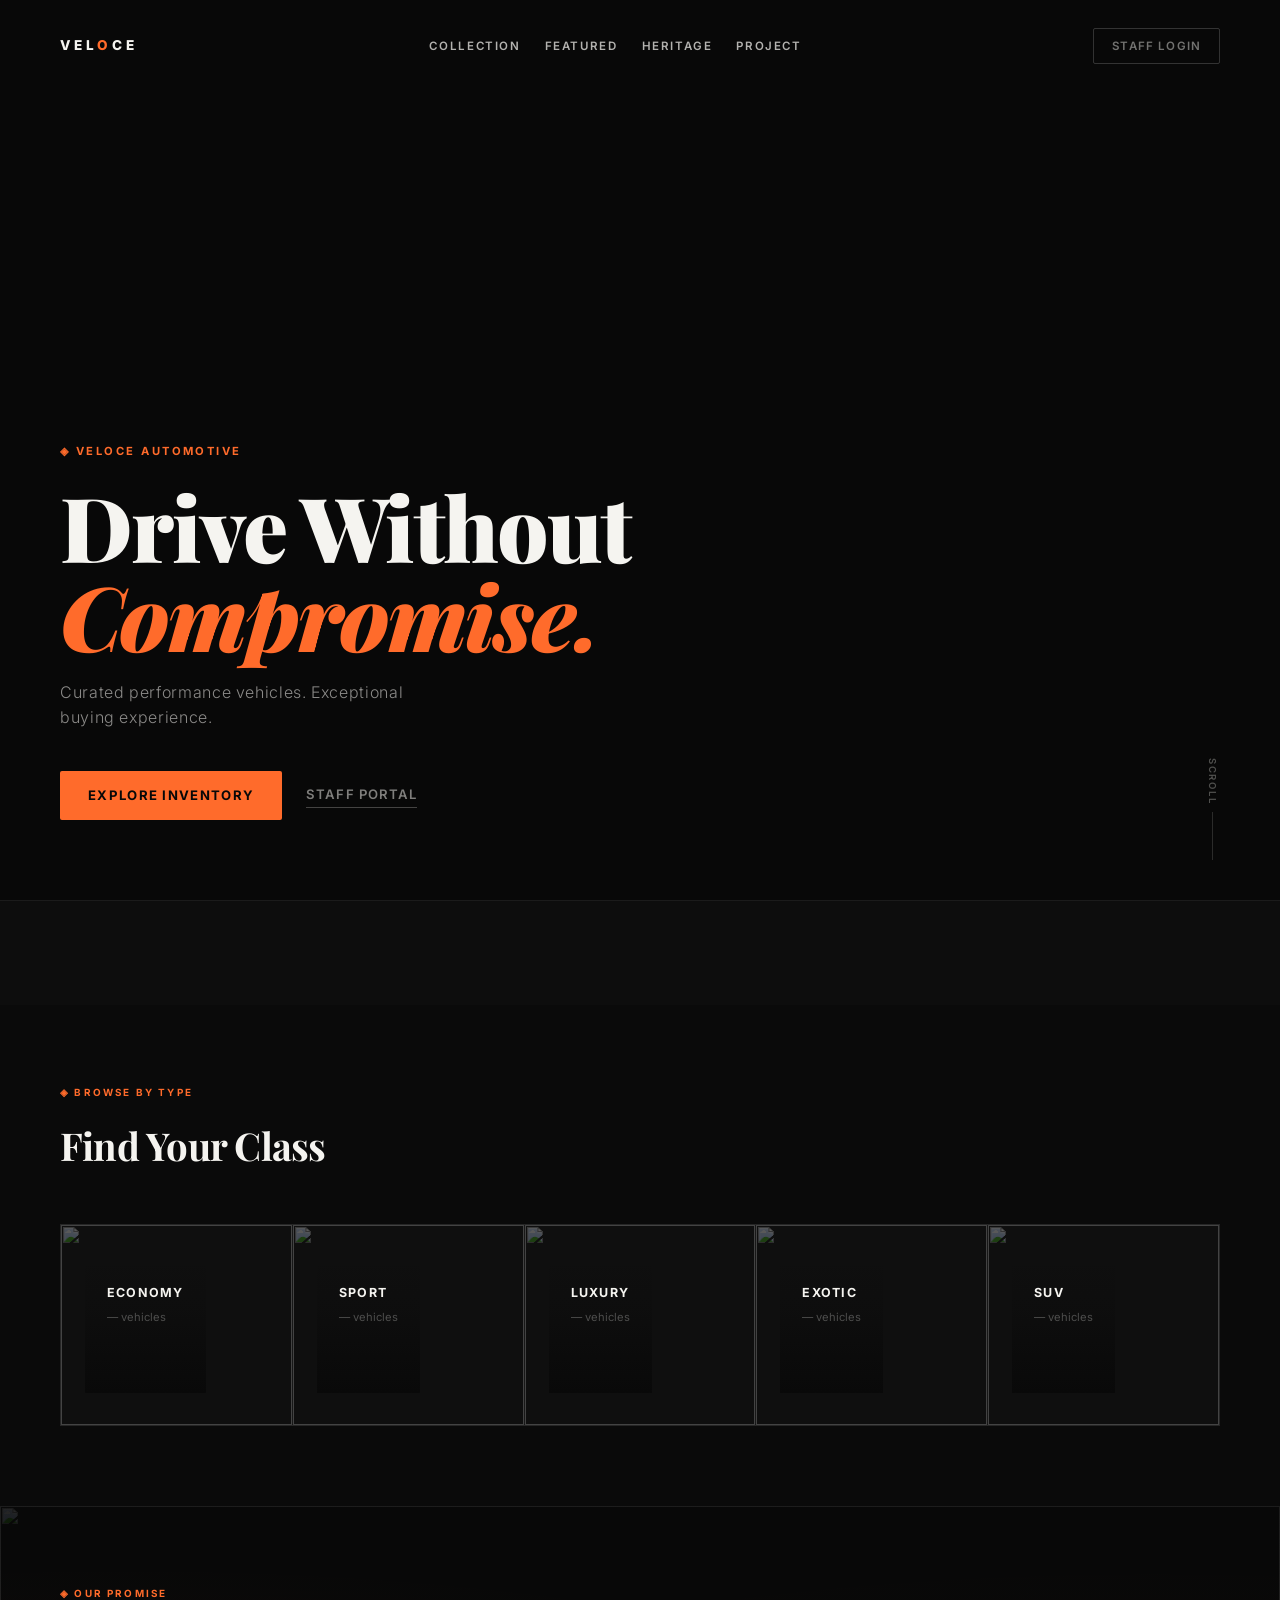
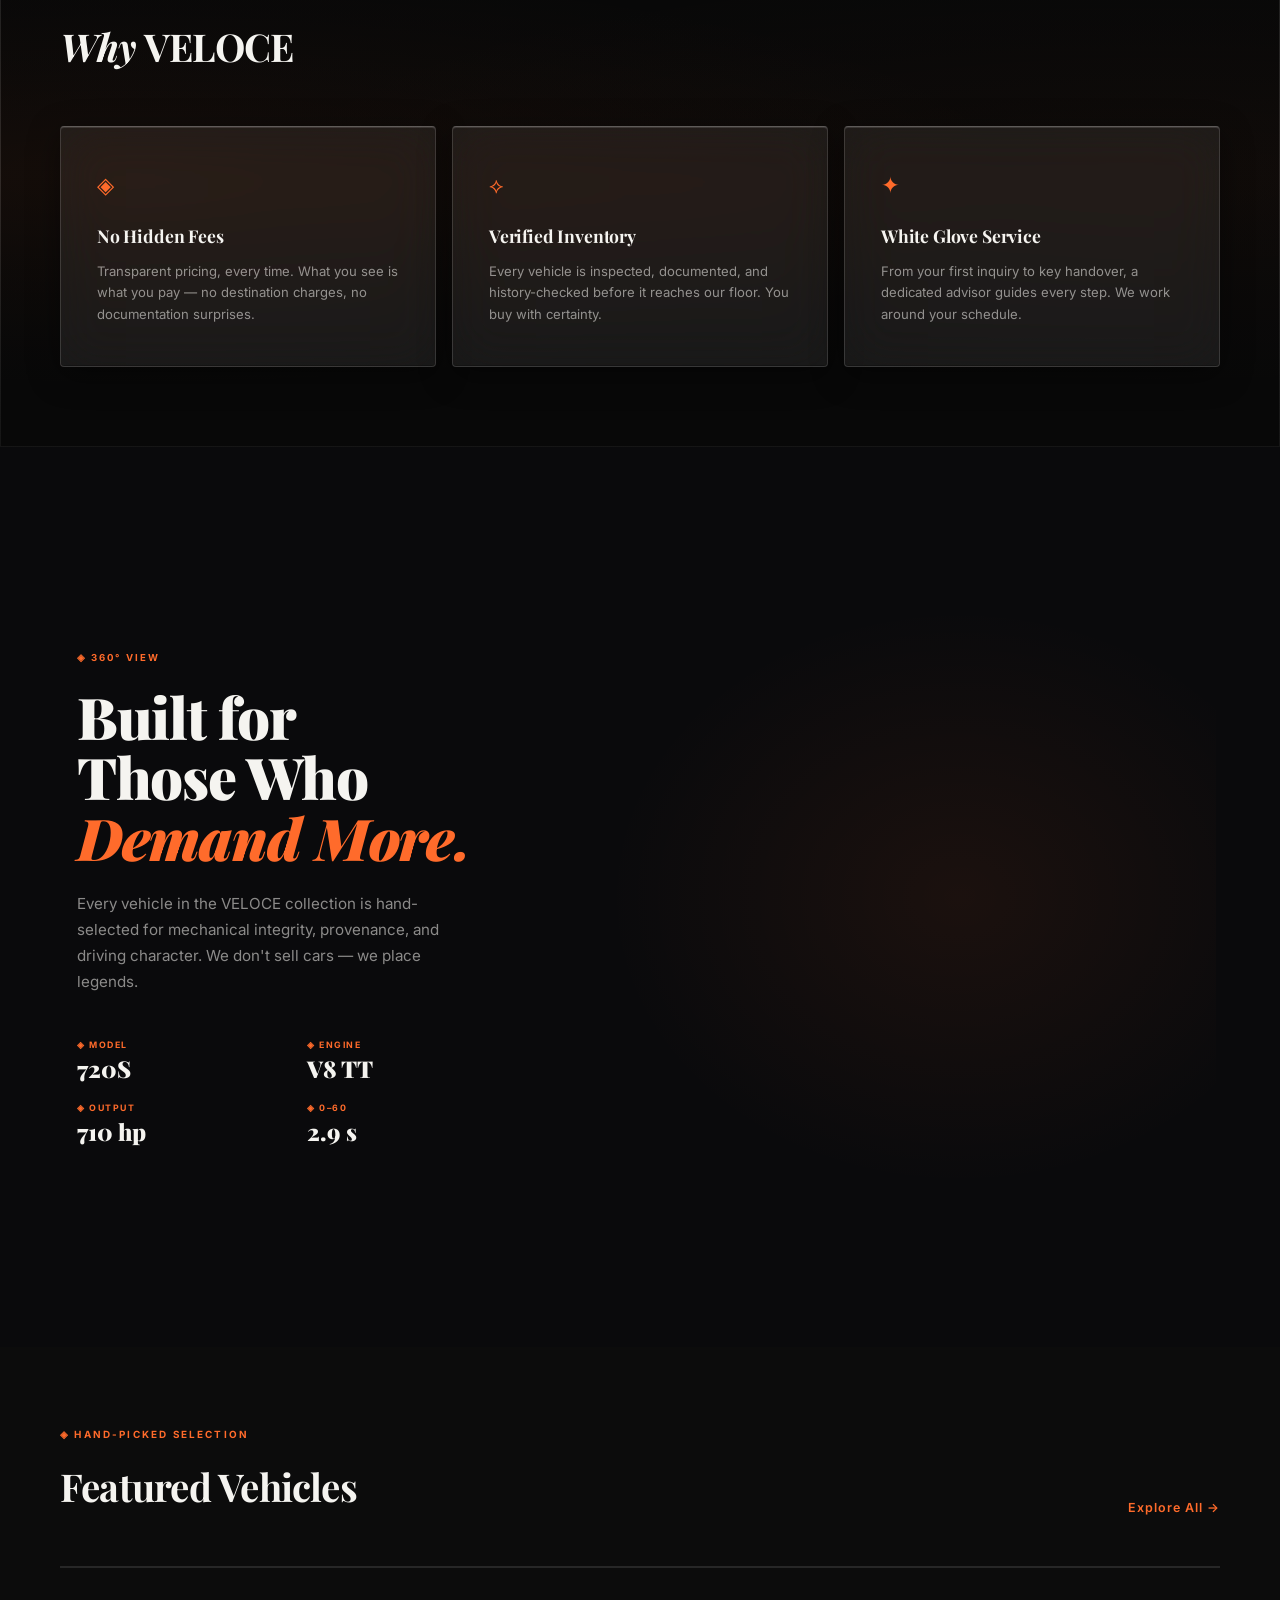
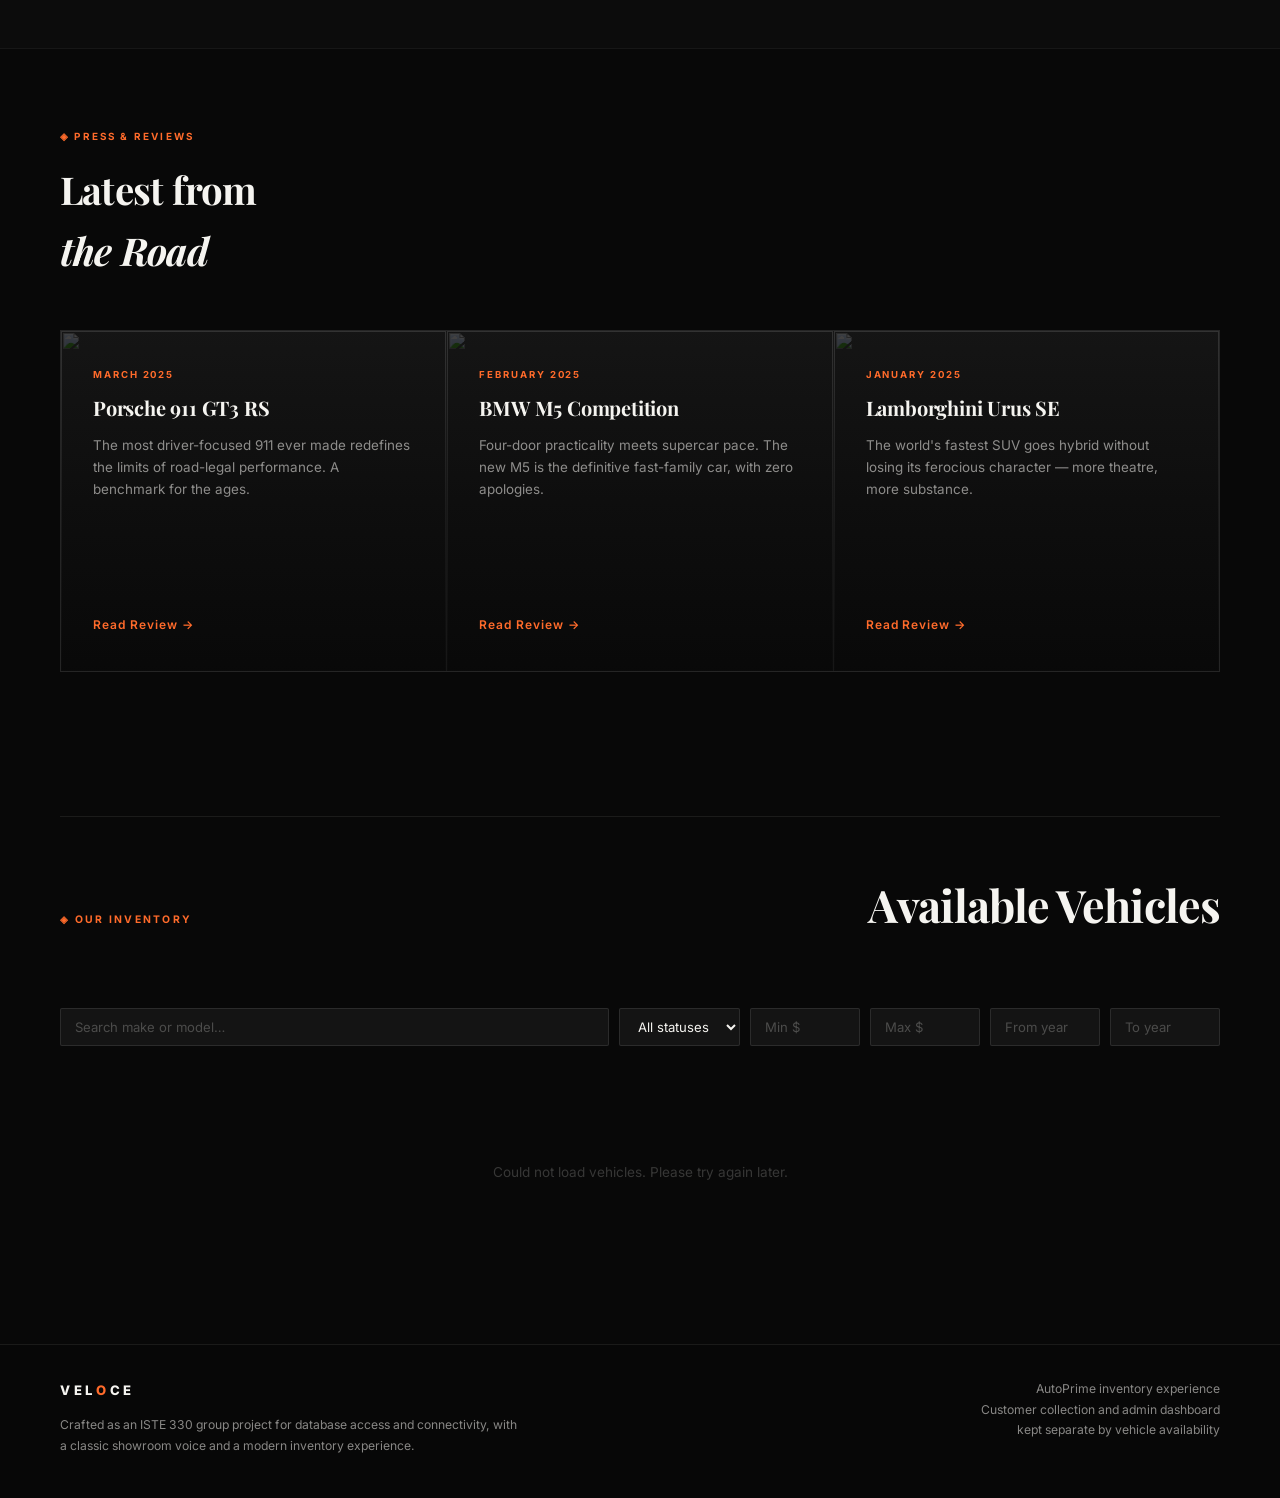
==== commit 907d8d1f: "Some ui changes" ====
--- a/src/main/webapp/index.html
+++ b/src/main/webapp/index.html
@@ -156,6 +156,7 @@
       align-items: center;
       justify-content: space-between;
       padding: 28px 60px;
+      gap: 24px;
     }
 
     .v-nav__logo {
@@ -169,6 +170,29 @@
     }
 
     .v-nav__logo span { color: var(--v-orange); }
+
+    .v-nav__links {
+      display: flex;
+      align-items: center;
+      justify-content: center;
+      gap: 24px;
+      flex: 1;
+      min-width: 0;
+    }
+
+    .v-nav__link {
+      font-family: 'Inter', sans-serif;
+      font-size: .72rem;
+      font-weight: 600;
+      letter-spacing: .14em;
+      text-transform: uppercase;
+      color: rgba(245, 244, 240, 0.72);
+      text-decoration: none;
+      transition: color 140ms ease;
+      white-space: nowrap;
+    }
+
+    .v-nav__link:hover { color: var(--v-white); }
 
     .v-nav__staff {
       font-family: 'Inter', sans-serif;
@@ -331,47 +355,69 @@
     /* Car grid */
     .v-car-grid {
       display: grid;
-      grid-template-columns: repeat(auto-fill, minmax(300px, 1fr));
-      gap: 1px;
-      background: rgba(245, 244, 240, 0.06);
-      border: 1px solid rgba(245, 244, 240, 0.06);
+      grid-template-columns: repeat(auto-fill, minmax(280px, 1fr));
+      gap: 22px;
     }
 
     .v-car-card {
+      position: relative;
+      min-height: 360px;
+      border-radius: 22px;
+      overflow: hidden;
       background: #0f0f0f;
       cursor: pointer;
-      transition: background 200ms ease;
-      display: flex;
-      flex-direction: column;
-    }
-
-    .v-car-card:hover { background: #161616; }
+      box-shadow: 0 24px 60px rgba(0,0,0,.36);
+      transition: transform 220ms ease, box-shadow 220ms ease;
+    }
+
+    .v-car-card:hover {
+      transform: translateY(-4px);
+      box-shadow: 0 30px 72px rgba(0,0,0,.48);
+    }
 
     .v-car-card-img {
+      position: absolute;
+      inset: 0;
       width: 100%;
-      height: 200px;
+      height: 100%;
       object-fit: cover;
       display: block;
-      filter: brightness(0.92);
-      transition: filter 200ms ease;
-    }
-
-    .v-car-card:hover .v-car-card-img { filter: brightness(1); }
+      filter: brightness(0.82);
+      transition: filter 220ms ease, transform 220ms ease;
+    }
+
+    .v-car-card:hover .v-car-card-img {
+      filter: brightness(0.95);
+      transform: scale(1.03);
+    }
+
+    .v-car-card::after {
+      content: '';
+      position: absolute;
+      inset: 0;
+      background:
+        linear-gradient(to top, rgba(0,0,0,.94) 0%, rgba(0,0,0,.72) 26%, rgba(0,0,0,.22) 58%, rgba(0,0,0,.06) 100%);
+      pointer-events: none;
+    }
 
     .v-car-card-img-placeholder {
-      width: 100%;
-      height: 200px;
+      position: absolute;
+      inset: 0;
       display: flex;
       align-items: center;
       justify-content: center;
-      background: #181818;
+      background:
+        radial-gradient(circle at top, rgba(255,255,255,.08), transparent 38%),
+        linear-gradient(135deg, #181818 0%, #0e0e0e 100%);
       font-size: 2.5rem;
       color: rgba(245, 244, 240, 0.15);
     }
 
     .v-car-card-body {
-      padding: 20px 22px;
-      flex: 1;
+      position: absolute;
+      inset: auto 0 0;
+      z-index: 1;
+      padding: 22px 22px 20px;
       display: flex;
       flex-direction: column;
     }
@@ -382,39 +428,38 @@
       font-weight: 700;
       letter-spacing: .16em;
       text-transform: uppercase;
-      color: var(--v-orange);
-      margin-bottom: 4px;
+      color: rgba(245, 244, 240, 0.72);
+      margin-bottom: 6px;
     }
 
     .v-car-card-title {
       font-family: 'Playfair Display', serif;
       font-weight: 700;
-      font-size: 1.05rem;
-      color: var(--v-white);
-      margin-bottom: 4px;
+      font-size: 1.45rem;
+      color: var(--v-white);
+      margin-bottom: 6px;
       line-height: 1.2;
+      max-width: 13ch;
     }
 
     .v-car-card-sub {
       font-family: 'Inter', sans-serif;
-      font-size: .75rem;
-      color: rgba(245, 244, 240, 0.3);
-      margin-bottom: 16px;
-      flex: 1;
+      font-size: .76rem;
+      color: rgba(245, 244, 240, 0.72);
+      margin-bottom: 14px;
     }
 
     .v-car-card-footer {
       display: flex;
       align-items: center;
       justify-content: space-between;
-      border-top: 1px solid rgba(245, 244, 240, 0.07);
-      padding-top: 14px;
+      gap: 12px;
     }
 
     .v-car-card-price {
       font-family: 'Inter', sans-serif;
       font-weight: 700;
-      font-size: .95rem;
+      font-size: 1rem;
       color: var(--v-white);
     }
 
@@ -424,13 +469,21 @@
       font-weight: 700;
       letter-spacing: .1em;
       text-transform: uppercase;
-      padding: 3px 9px;
-      border-radius: 1px;
-    }
-
-    .v-badge-available { background: rgba(5, 150, 105, 0.15); color: #34d399; }
-    .v-badge-sold      { background: rgba(220, 38, 38, 0.15);  color: #f87171; }
-    .v-badge-reserved  { background: rgba(217, 119, 6, 0.15);  color: #fbbf24; }
+      padding: 5px 10px;
+      border-radius: 999px;
+      border: 1px solid transparent;
+    }
+
+    .v-badge-available { background: rgba(5, 150, 105, 0.16); color: #c7f9e6; border-color: rgba(199,249,230,.16); }
+    .v-badge-sold      { background: rgba(220, 38, 38, 0.18); color: #ffd4d4; border-color: rgba(255,212,212,.14); }
+    .v-badge-reserved  { background: rgba(217, 119, 6, 0.18); color: #ffe2b0; border-color: rgba(255,226,176,.16); }
+
+    .v-car-card-note {
+      margin-top: 12px;
+      font-size: .74rem;
+      line-height: 1.5;
+      color: rgba(245, 244, 240, 0.76);
+    }
 
     .v-empty-state {
       grid-column: 1 / -1;
@@ -455,14 +508,60 @@
 
     .v-shimmer-card {
       background: #0f0f0f;
+      border-radius: 22px;
+      overflow: hidden;
       display: flex;
       flex-direction: column;
-    }
-
-    .v-shimmer-img  { height: 200px; }
+      min-height: 360px;
+    }
+
+    .v-shimmer-img  { height: 240px; }
     .v-shimmer-body { padding: 20px 22px; display: flex; flex-direction: column; gap: 10px; }
     .v-shimmer-line { height: 13px; border-radius: 1px; }
     .v-shimmer-line.short { width: 50%; }
+
+    .v-footer {
+      background: #070707;
+      border-top: 1px solid rgba(245, 244, 240, 0.08);
+      padding: 34px 60px 42px;
+    }
+
+    .v-footer__inner {
+      display: flex;
+      align-items: flex-start;
+      justify-content: space-between;
+      gap: 28px;
+      flex-wrap: wrap;
+    }
+
+    .v-footer__brand {
+      max-width: 460px;
+    }
+
+    .v-footer__logo {
+      display: inline-block;
+      margin-bottom: 14px;
+      font-family: 'Inter', sans-serif;
+      font-size: .82rem;
+      font-weight: 800;
+      letter-spacing: .28em;
+      text-transform: uppercase;
+      color: var(--v-white);
+    }
+
+    .v-footer__logo span { color: var(--v-orange); }
+
+    .v-footer__text,
+    .v-footer__meta {
+      font-size: .76rem;
+      line-height: 1.7;
+      color: rgba(245, 244, 240, 0.54);
+    }
+
+    .v-footer__meta {
+      text-align: right;
+      max-width: 260px;
+    }
 
     /* ══════════════════════════════════════════
        BRAND LOGOS STRIP
@@ -478,19 +577,33 @@
       flex-wrap: wrap;
     }
 
-    .v-brand-item {
-      font-family: 'Inter', sans-serif;
-      font-size: .65rem;
-      font-weight: 700;
-      letter-spacing: .22em;
-      text-transform: uppercase;
-      color: rgba(245,244,240,.28);
-      transition: color 200ms ease;
+    .v-brand-logo {
+      display: inline-block;
+      width: 48px;
+      height: 48px;
+      background-color: rgba(245,244,240,.28);
+      transition: background-color 220ms ease;
       cursor: default;
-      white-space: nowrap;
-    }
-
-    .v-brand-item:hover { color: var(--v-orange); }
+      flex-shrink: 0;
+      -webkit-mask-size: contain;
+      -webkit-mask-repeat: no-repeat;
+      -webkit-mask-position: center;
+      mask-size: contain;
+      mask-repeat: no-repeat;
+      mask-position: center;
+    }
+    .v-brand-logo:hover { background-color: var(--v-orange); }
+
+    .v-brand-logo--bmw        { -webkit-mask-image: url('https://cdn.simpleicons.org/bmw'); mask-image: url('https://cdn.simpleicons.org/bmw'); }
+    .v-brand-logo--audi       { -webkit-mask-image: url('https://cdn.simpleicons.org/audi'); mask-image: url('https://cdn.simpleicons.org/audi'); }
+    .v-brand-logo--porsche    { -webkit-mask-image: url('https://cdn.simpleicons.org/porsche'); mask-image: url('https://cdn.simpleicons.org/porsche'); }
+    .v-brand-logo--ferrari    { -webkit-mask-image: url('https://cdn.simpleicons.org/ferrari'); mask-image: url('https://cdn.simpleicons.org/ferrari'); }
+    .v-brand-logo--lamborghini{ -webkit-mask-image: url('https://cdn.simpleicons.org/lamborghini'); mask-image: url('https://cdn.simpleicons.org/lamborghini'); }
+    .v-brand-logo--mercedes   { -webkit-mask-image: url('https://cdn.simpleicons.org/mercedes'); mask-image: url('https://cdn.simpleicons.org/mercedes'); }
+    .v-brand-logo--toyota     { -webkit-mask-image: url('https://cdn.simpleicons.org/toyota'); mask-image: url('https://cdn.simpleicons.org/toyota'); }
+    .v-brand-logo--volkswagen { -webkit-mask-image: url('https://cdn.simpleicons.org/volkswagen'); mask-image: url('https://cdn.simpleicons.org/volkswagen'); }
+    .v-brand-logo--honda      { -webkit-mask-image: url('https://cdn.simpleicons.org/honda'); mask-image: url('https://cdn.simpleicons.org/honda'); }
+    .v-brand-logo--mclaren    { -webkit-mask-image: url('https://cdn.simpleicons.org/mclaren'); mask-image: url('https://cdn.simpleicons.org/mclaren'); }
 
     /* ══════════════════════════════════════════
        CAR CATEGORIES
@@ -543,6 +656,8 @@
 
     .v-cat-tile:hover { background: #161616; }
     .v-cat-tile:hover .v-cat-icon { color: var(--v-orange); }
+    .v-cat-tile--active { background: #161616; border-color: var(--v-orange); }
+    .v-cat-tile--active .v-cat-icon { color: var(--v-orange); }
 
     .v-cat-icon {
       font-size: 1.6rem;
@@ -567,13 +682,22 @@
     }
 
     /* ══════════════════════════════════════════
-       TRUST SECTION
+       TRUST SECTION — car bg + liquid glass
     ══════════════════════════════════════════ */
     .v-trust {
-      background: #070707;
       padding: 80px 60px;
       position: relative;
       overflow: hidden;
+    }
+
+    .v-trust-bg {
+      position: absolute;
+      inset: 0;
+      width: 100%;
+      height: 100%;
+      object-fit: cover;
+      object-position: center 40%;
+      filter: brightness(.28) saturate(1.2);
     }
 
     .v-trust::before {
@@ -581,23 +705,44 @@
       position: absolute;
       inset: 0;
       background:
-        radial-gradient(ellipse at 10% 50%, rgba(255,107,43,.05) 0%, transparent 55%),
-        radial-gradient(ellipse at 90% 50%, rgba(255,107,43,.03) 0%, transparent 55%);
+        linear-gradient(to bottom, rgba(8,8,8,.55) 0%, rgba(8,8,8,.3) 50%, rgba(8,8,8,.7) 100%),
+        radial-gradient(ellipse at 10% 50%, rgba(255,107,43,.08) 0%, transparent 55%),
+        radial-gradient(ellipse at 90% 50%, rgba(255,107,43,.05) 0%, transparent 55%);
       pointer-events: none;
-    }
+      z-index: 1;
+    }
+
+    .v-trust > :not(.v-trust-bg) { position: relative; z-index: 2; }
 
     .v-trust-grid {
       display: grid;
       grid-template-columns: repeat(3, 1fr);
-      gap: 1px;
-      background: rgba(245,244,240,.06);
-      border: 1px solid rgba(245,244,240,.06);
+      gap: 16px;
       margin-top: 48px;
     }
 
+    /* Liquid glass cards */
     .v-trust-col {
-      background: #0a0a0a;
+      background: rgba(255, 255, 255, 0.07);
+      backdrop-filter: blur(24px) saturate(180%);
+      -webkit-backdrop-filter: blur(24px) saturate(180%);
+      border: 1px solid rgba(255, 255, 255, 0.14);
+      border-top: 1px solid rgba(255, 255, 255, 0.28);
+      box-shadow:
+        0 8px 32px rgba(0, 0, 0, 0.45),
+        inset 0 1px 0 rgba(255, 255, 255, 0.12),
+        inset 0 -1px 0 rgba(0, 0, 0, 0.2);
       padding: 40px 36px;
+      border-radius: 4px;
+      transition: background 240ms ease, box-shadow 240ms ease;
+    }
+
+    .v-trust-col:hover {
+      background: rgba(255, 255, 255, 0.11);
+      box-shadow:
+        0 12px 48px rgba(0, 0, 0, 0.55),
+        inset 0 1px 0 rgba(255, 255, 255, 0.18),
+        inset 0 -1px 0 rgba(0, 0, 0, 0.25);
     }
 
     .v-trust-icon {
@@ -619,8 +764,49 @@
     .v-trust-body {
       font-family: 'Inter', sans-serif;
       font-size: .82rem;
-      color: rgba(245,244,240,.38);
+      color: rgba(245,244,240,.55);
       line-height: 1.65;
+    }
+
+    /* ══════════════════════════════════════════
+       CATEGORIES — car type image tiles
+    ══════════════════════════════════════════ */
+    .v-cat-tile {
+      position: relative;
+      overflow: hidden;
+      min-height: 200px;
+    }
+
+    .v-cat-tile-bg {
+      position: absolute;
+      inset: 0;
+      width: 100%;
+      height: 100%;
+      object-fit: cover;
+      object-position: center;
+      filter: brightness(.35) saturate(1.1);
+      transition: filter 300ms ease, transform 400ms ease;
+    }
+
+    .v-cat-tile:hover .v-cat-tile-bg {
+      filter: brightness(.48) saturate(1.3);
+      transform: scale(1.05);
+    }
+
+    .v-cat-tile--active .v-cat-tile-bg {
+      filter: brightness(.42) saturate(1.4);
+    }
+
+    .v-cat-tile-inner {
+      position: relative;
+      z-index: 2;
+      display: flex;
+      flex-direction: column;
+      align-items: flex-start;
+      gap: 10px;
+      padding: 28px 22px;
+      height: 100%;
+      background: linear-gradient(to top, rgba(8,8,8,.85) 0%, rgba(8,8,8,.2) 60%, transparent 100%);
     }
 
     /* ══════════════════════════════════════════
@@ -975,15 +1161,40 @@
     }
 
     .v-review-card {
-      background: #0d0d0d;
+      position: relative;
+      overflow: hidden;
+      min-height: 340px;
+      display: flex;
+      flex-direction: column;
+      cursor: default;
+    }
+
+    .v-review-card-bg {
+      position: absolute;
+      inset: 0;
+      width: 100%;
+      height: 100%;
+      object-fit: cover;
+      object-position: center;
+      filter: brightness(.3) saturate(1.1);
+      transition: filter 400ms ease, transform 500ms ease;
+    }
+
+    .v-review-card:hover .v-review-card-bg {
+      filter: brightness(.45) saturate(1.3);
+      transform: scale(1.04);
+    }
+
+    .v-review-card-content {
+      position: relative;
+      z-index: 2;
       padding: 36px 32px;
       display: flex;
       flex-direction: column;
       gap: 14px;
-      transition: background 200ms ease;
-    }
-
-    .v-review-card:hover { background: #121212; }
+      flex: 1;
+      background: linear-gradient(to top, rgba(8,8,8,.95) 0%, rgba(8,8,8,.6) 50%, rgba(8,8,8,.15) 100%);
+    }
 
     .v-review-date {
       font-family: 'Inter', sans-serif;
@@ -1006,7 +1217,7 @@
     .v-review-blurb {
       font-family: 'Inter', sans-serif;
       font-size: .84rem;
-      color: rgba(245,244,240,.4);
+      color: rgba(245,244,240,.55);
       line-height: 1.65;
       flex: 1;
     }
@@ -1026,14 +1237,15 @@
 
     /* ── Responsive ── */
     @media (max-width: 900px) {
-      .v-cat-grid    { grid-template-columns: repeat(3, 1fr); }
-      .v-feat-grid   { grid-template-columns: 1fr; }
-      .v-trust-grid  { grid-template-columns: 1fr; }
+      .v-cat-grid     { grid-template-columns: repeat(3, 1fr); }
+      .v-feat-grid    { grid-template-columns: 1fr; }
+      .v-trust-grid   { grid-template-columns: 1fr; gap: 12px; }
       .v-reviews-grid { grid-template-columns: 1fr; }
     }
 
     @media (max-width: 768px) {
       .v-nav            { padding: 20px 24px; }
+      .v-nav__links     { display: none; }
       .v-hero__content  { padding: 0 24px 60px; }
       .v-hero__scroll   { right: 24px; }
       .v-brands         { padding: 20px 24px; }
@@ -1048,6 +1260,8 @@
       .v-reviews        { padding: 56px 24px; }
       .v-divider        { padding: 48px 24px 0; }
       .v-catalogue      { padding: 32px 24px 60px; }
+      .v-footer         { padding: 32px 24px 40px; }
+      .v-footer__meta   { text-align: left; }
     }
   </style>
 </head>
@@ -1056,6 +1270,12 @@
 <!-- ══ NAV ══ -->
 <nav class="v-nav">
   <a href="/" class="v-nav__logo">VEL<span>O</span>CE</a>
+  <div class="v-nav__links" aria-label="Primary">
+    <a href="#catalogue" class="v-nav__link">Collection</a>
+    <a href="#featured-heading" class="v-nav__link">Featured</a>
+    <a href="#trust-heading" class="v-nav__link">Heritage</a>
+    <a href="#site-footer" class="v-nav__link">Project</a>
+  </div>
   <a href="/login.html" class="v-nav__staff">Staff Login</a>
 </nav>
 
@@ -1088,11 +1308,16 @@
 
 <!-- ══ BRAND LOGOS STRIP ══ -->
 <div class="v-brands" aria-label="Featured marques">
-  <span class="v-brand-item">Aston Martin</span>
-  <span class="v-brand-item">BMW</span>
-  <span class="v-brand-item">Porsche</span>
-  <span class="v-brand-item">Lamborghini</span>
-  <span class="v-brand-item">Bentley</span>
+  <span class="v-brand-logo v-brand-logo--bmw"         title="BMW"         aria-label="BMW"></span>
+  <span class="v-brand-logo v-brand-logo--audi"        title="Audi"        aria-label="Audi"></span>
+  <span class="v-brand-logo v-brand-logo--mercedes"    title="Mercedes-Benz" aria-label="Mercedes-Benz"></span>
+  <span class="v-brand-logo v-brand-logo--porsche"     title="Porsche"     aria-label="Porsche"></span>
+  <span class="v-brand-logo v-brand-logo--ferrari"     title="Ferrari"     aria-label="Ferrari"></span>
+  <span class="v-brand-logo v-brand-logo--lamborghini" title="Lamborghini" aria-label="Lamborghini"></span>
+  <span class="v-brand-logo v-brand-logo--mclaren"     title="McLaren"     aria-label="McLaren"></span>
+  <span class="v-brand-logo v-brand-logo--volkswagen"  title="Volkswagen"  aria-label="Volkswagen"></span>
+  <span class="v-brand-logo v-brand-logo--toyota"      title="Toyota"      aria-label="Toyota"></span>
+  <span class="v-brand-logo v-brand-logo--honda"       title="Honda"       aria-label="Honda"></span>
 </div>
 
 <!-- ══ CATEGORIES ══ -->
@@ -1101,35 +1326,50 @@
   <h2 class="v-section-heading" id="cat-heading">Find Your Class</h2>
   <div class="v-cat-grid">
     <button class="v-cat-tile" data-filter="Economy" onclick="filterByType('Economy')">
-      <span class="v-cat-icon">◎</span>
-      <span class="v-cat-name">Economy</span>
-      <span class="v-cat-count" id="count-Economy">— vehicles</span>
+      <img class="v-cat-tile-bg" src="https://images.unsplash.com/photo-1541899481282-d53bffe3c35d?w=600&q=80" alt="" aria-hidden="true" loading="lazy" />
+      <div class="v-cat-tile-inner">
+        <span class="v-cat-name">Economy</span>
+        <span class="v-cat-count" id="count-Economy">— vehicles</span>
+      </div>
     </button>
     <button class="v-cat-tile" data-filter="Sport" onclick="filterByType('Sport')">
-      <span class="v-cat-icon">⟡</span>
-      <span class="v-cat-name">Sport</span>
-      <span class="v-cat-count" id="count-Sport">— vehicles</span>
+      <img class="v-cat-tile-bg" src="https://images.unsplash.com/photo-1494976388531-d1058494cdd8?w=600&q=80" alt="" aria-hidden="true" loading="lazy" />
+      <div class="v-cat-tile-inner">
+        <span class="v-cat-name">Sport</span>
+        <span class="v-cat-count" id="count-Sport">— vehicles</span>
+      </div>
     </button>
     <button class="v-cat-tile" data-filter="Luxury" onclick="filterByType('Luxury')">
-      <span class="v-cat-icon">◇</span>
-      <span class="v-cat-name">Luxury</span>
-      <span class="v-cat-count" id="count-Luxury">— vehicles</span>
+      <img class="v-cat-tile-bg" src="https://images.unsplash.com/photo-1563720223185-11003d516935?w=600&q=80" alt="" aria-hidden="true" loading="lazy" />
+      <div class="v-cat-tile-inner">
+        <span class="v-cat-name">Luxury</span>
+        <span class="v-cat-count" id="count-Luxury">— vehicles</span>
+      </div>
     </button>
     <button class="v-cat-tile" data-filter="Exotic" onclick="filterByType('Exotic')">
-      <span class="v-cat-icon">✦</span>
-      <span class="v-cat-name">Exotic</span>
-      <span class="v-cat-count" id="count-Exotic">— vehicles</span>
+      <img class="v-cat-tile-bg" src="https://images.unsplash.com/photo-1617531653332-bd46c16f5a1f?w=600&q=80" alt="" aria-hidden="true" loading="lazy" />
+      <div class="v-cat-tile-inner">
+        <span class="v-cat-name">Exotic</span>
+        <span class="v-cat-count" id="count-Exotic">— vehicles</span>
+      </div>
     </button>
     <button class="v-cat-tile" data-filter="SUV" onclick="filterByType('SUV')">
-      <span class="v-cat-icon">⬡</span>
-      <span class="v-cat-name">SUV</span>
-      <span class="v-cat-count" id="count-SUV">— vehicles</span>
+      <img class="v-cat-tile-bg" src="https://images.unsplash.com/photo-1533473359331-0135ef1b58bf?w=600&q=80" alt="" aria-hidden="true" loading="lazy" />
+      <div class="v-cat-tile-inner">
+        <span class="v-cat-name">SUV</span>
+        <span class="v-cat-count" id="count-SUV">— vehicles</span>
+      </div>
     </button>
   </div>
 </section>
 
 <!-- ══ TRUST ══ -->
 <section class="v-trust" aria-labelledby="trust-heading">
+  <img class="v-trust-bg"
+       src="https://images.unsplash.com/photo-1503376780353-7e6692767b70?w=1920&q=80"
+       alt=""
+       aria-hidden="true"
+       loading="lazy" />
   <div class="v-section-label">◈ Our Promise</div>
   <h2 class="v-section-heading" id="trust-heading"><em>Why</em> VELOCE</h2>
   <div class="v-trust-grid">
@@ -1202,22 +1442,37 @@
   <h2 class="v-section-heading" id="reviews-heading">Latest from<br><em>the Road</em></h2>
   <div class="v-reviews-grid">
     <article class="v-review-card">
-      <div class="v-review-date">March 2025</div>
-      <h3 class="v-review-title">Porsche 911 GT3 RS</h3>
-      <p class="v-review-blurb">The most driver-focused 911 ever made redefines the limits of road-legal performance. A benchmark for the ages.</p>
-      <a href="#" class="v-review-link">Read Review →</a>
+      <img class="v-review-card-bg"
+           src="https://images.unsplash.com/photo-1544636331-e26879cd4d9b?w=800&q=80"
+           alt="" aria-hidden="true" loading="lazy" />
+      <div class="v-review-card-content">
+        <div class="v-review-date">March 2025</div>
+        <h3 class="v-review-title">Porsche 911 GT3 RS</h3>
+        <p class="v-review-blurb">The most driver-focused 911 ever made redefines the limits of road-legal performance. A benchmark for the ages.</p>
+        <a href="#" class="v-review-link">Read Review →</a>
+      </div>
     </article>
     <article class="v-review-card">
-      <div class="v-review-date">February 2025</div>
-      <h3 class="v-review-title">BMW M5 Competition</h3>
-      <p class="v-review-blurb">Four-door practicality meets supercar pace. The new M5 is the definitive fast-family car, with zero apologies.</p>
-      <a href="#" class="v-review-link">Read Review →</a>
+      <img class="v-review-card-bg"
+           src="https://images.unsplash.com/photo-1555215695-3004980ad54e?w=800&q=80"
+           alt="" aria-hidden="true" loading="lazy" />
+      <div class="v-review-card-content">
+        <div class="v-review-date">February 2025</div>
+        <h3 class="v-review-title">BMW M5 Competition</h3>
+        <p class="v-review-blurb">Four-door practicality meets supercar pace. The new M5 is the definitive fast-family car, with zero apologies.</p>
+        <a href="#" class="v-review-link">Read Review →</a>
+      </div>
     </article>
     <article class="v-review-card">
-      <div class="v-review-date">January 2025</div>
-      <h3 class="v-review-title">Lamborghini Urus SE</h3>
-      <p class="v-review-blurb">The world's fastest SUV goes hybrid without losing its ferocious character — more theatre, more substance.</p>
-      <a href="#" class="v-review-link">Read Review →</a>
+      <img class="v-review-card-bg"
+           src="https://images.unsplash.com/photo-1621135802920-133df287f89c?w=800&q=80"
+           alt="" aria-hidden="true" loading="lazy" />
+      <div class="v-review-card-content">
+        <div class="v-review-date">January 2025</div>
+        <h3 class="v-review-title">Lamborghini Urus SE</h3>
+        <p class="v-review-blurb">The world's fastest SUV goes hybrid without losing its ferocious character — more theatre, more substance.</p>
+        <a href="#" class="v-review-link">Read Review →</a>
+      </div>
     </article>
   </div>
 </section>
@@ -1242,7 +1497,6 @@
     <select id="f-status" onchange="applyFilters()">
       <option value="">All statuses</option>
       <option value="AVAILABLE">Available</option>
-      <option value="SOLD">Sold</option>
       <option value="RESERVED">Reserved</option>
     </select>
     <input type="number" id="f-min-price" placeholder="Min $"     oninput="applyFilters()" />
@@ -1262,6 +1516,21 @@
   </div>
 
 </section>
+
+<footer class="v-footer" id="site-footer">
+  <div class="v-footer__inner">
+    <div class="v-footer__brand">
+      <div class="v-footer__logo">VEL<span>O</span>CE</div>
+      <p class="v-footer__text">
+        Crafted as an ISTE 330 group project for database access and connectivity, with a classic showroom voice and a modern inventory experience.
+      </p>
+    </div>
+    <div class="v-footer__meta">
+      <p>AutoPrime inventory experience</p>
+      <p>Customer collection and admin dashboard kept separate by vehicle availability</p>
+    </div>
+  </div>
+</footer>
 
 <script>
   /* ══════════════════════════════════════════
@@ -1351,9 +1620,12 @@
     const minYear  = parseInt(document.getElementById('f-min-year').value)  || 0;
     const maxYear  = parseInt(document.getElementById('f-max-year').value)  || 9999;
 
-    const filtered = allCars.filter(c => {
+    const visibleCars = allCars.filter(c => c.status !== 'SOLD');
+
+    const filtered = visibleCars.filter(c => {
       if (search && !c.make.toLowerCase().includes(search) && !c.model.toLowerCase().includes(search)) return false;
       if (status && c.status !== status) return false;
+      if (activeSegmentFilter && c.segment !== activeSegmentFilter) return false;
       if (c.price < minPrice || c.price > maxPrice) return false;
       if (c.year  < minYear  || c.year  > maxYear)  return false;
       return true;
@@ -1379,6 +1651,9 @@
 
       const bCls = { AVAILABLE:'v-badge-available', SOLD:'v-badge-sold', RESERVED:'v-badge-reserved' }[car.status] || 'v-badge-available';
       const bTxt = car.status ? car.status.charAt(0) + car.status.slice(1).toLowerCase() : 'Available';
+      const note = car.status === 'RESERVED'
+        ? '<div class="v-car-card-note">Currently reserved. Contact the seller to confirm availability.</div>'
+        : '';
 
       return `
         <div class="v-car-card" onclick="location.href='/vehicle-details.html?id=${car.id}'">
@@ -1391,6 +1666,7 @@
               <span class="v-car-card-price">$${car.price.toLocaleString('en-US', { minimumFractionDigits: 2 })}</span>
               <span class="v-badge ${bCls}">${bTxt}</span>
             </div>
+            ${note}
           </div>
         </div>`;
     }).join('');
@@ -1411,25 +1687,24 @@
     });
   }
 
+  let activeSegmentFilter = null;
+
   function filterByType(type) {
-    const select = document.getElementById('f-status');
-    // There's no category filter in the API — filter by partial type match in make/model
-    // We scroll to catalogue and set search to the type keyword
-    const searchEl = document.getElementById('f-search');
-    if (searchEl) { searchEl.value = type === 'Exotic' || type === 'Luxury' || type === 'Economy' || type === 'Sport' || type === 'SUV' ? type : ''; }
+    activeSegmentFilter = activeSegmentFilter === type ? null : type;
+    document.querySelectorAll('.v-cat-tile').forEach(btn => {
+      btn.classList.toggle('v-cat-tile--active', btn.dataset.filter === activeSegmentFilter);
+    });
     document.getElementById('catalogue').scrollIntoView({ behavior: 'smooth' });
     applyFilters();
   }
 
   function updateCategoryCounts(cars) {
+    const visibleCars = cars.filter(c => c.status !== 'SOLD');
     const types = ['Economy','Sport','Luxury','Exotic','SUV'];
     types.forEach(t => {
       const el = document.getElementById('count-' + t);
       if (!el) return;
-      const n = cars.filter(c =>
-        (c.type && c.type.toLowerCase() === t.toLowerCase()) ||
-        (c.model && c.model.toLowerCase().includes(t.toLowerCase()))
-      ).length;
+      const n = visibleCars.filter(c => c.segment && c.segment === t).length;
       el.textContent = n + ' vehicle' + (n !== 1 ? 's' : '');
     });
   }
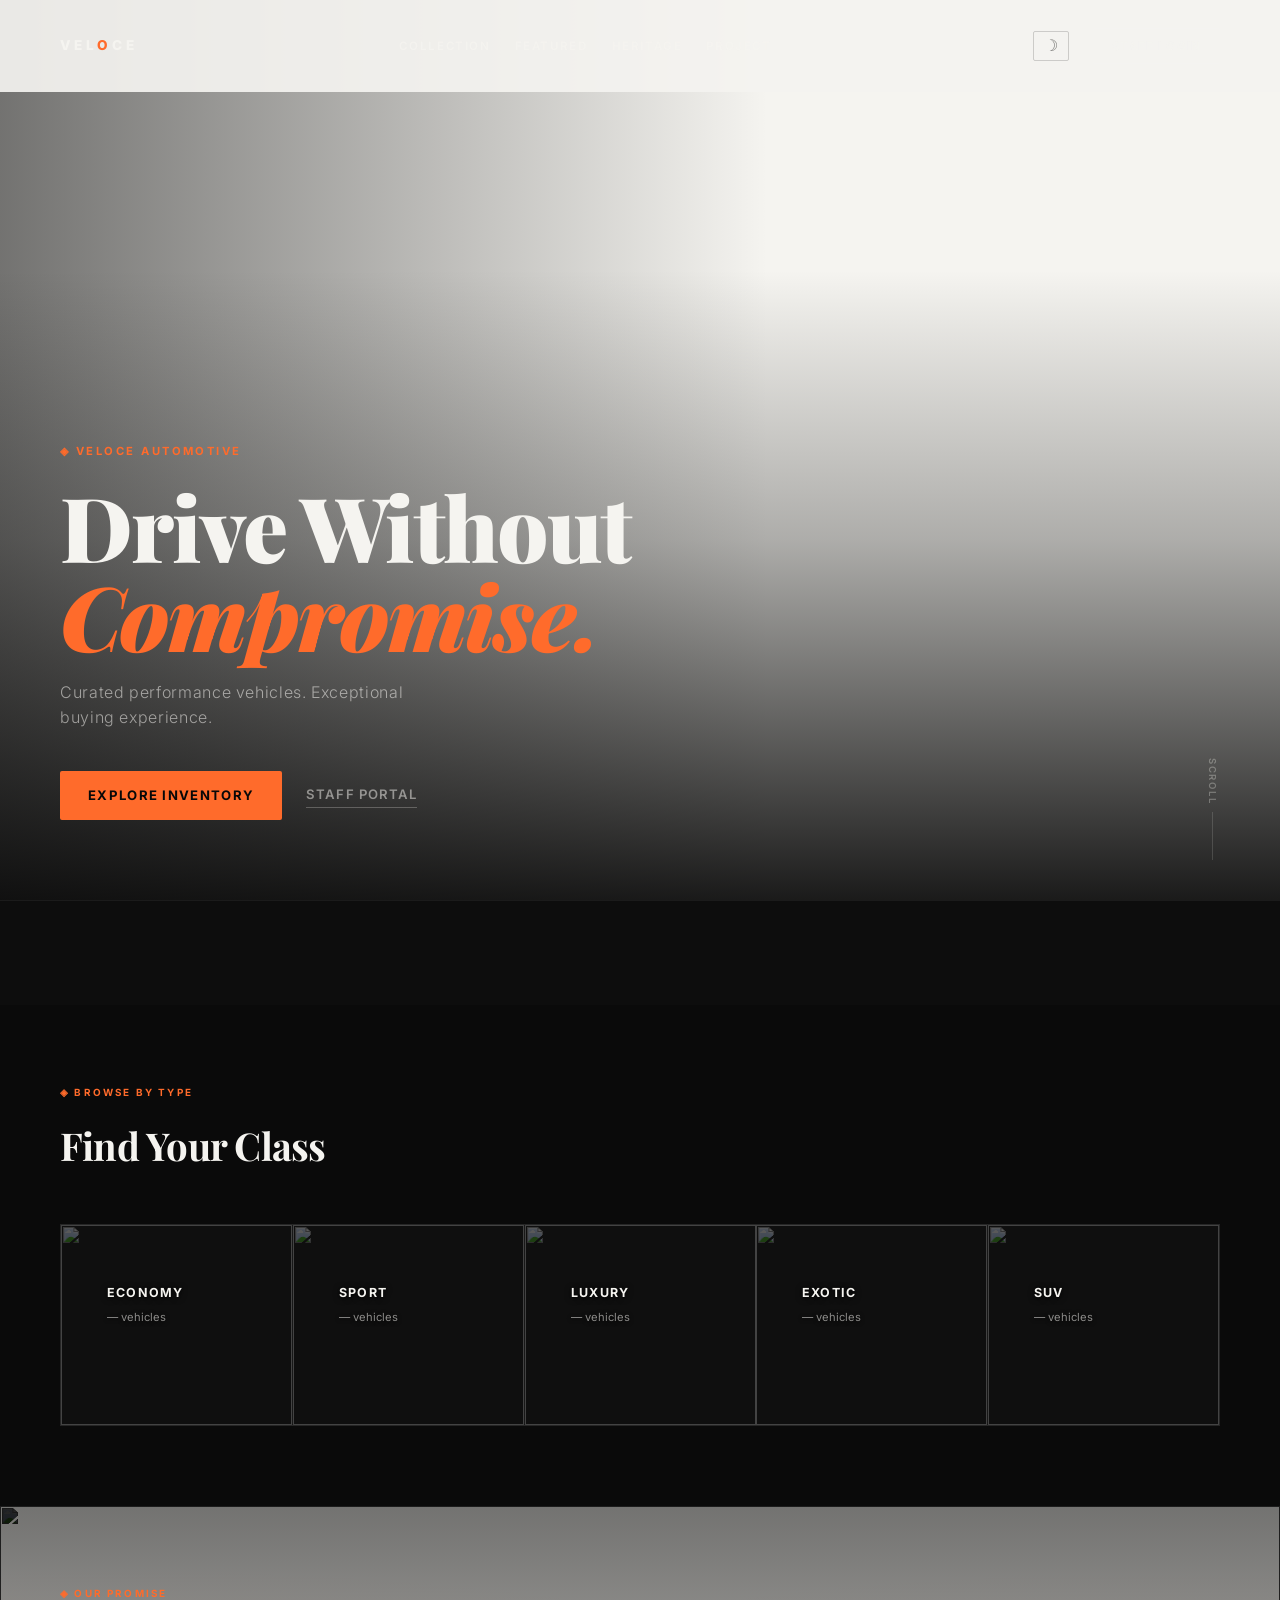
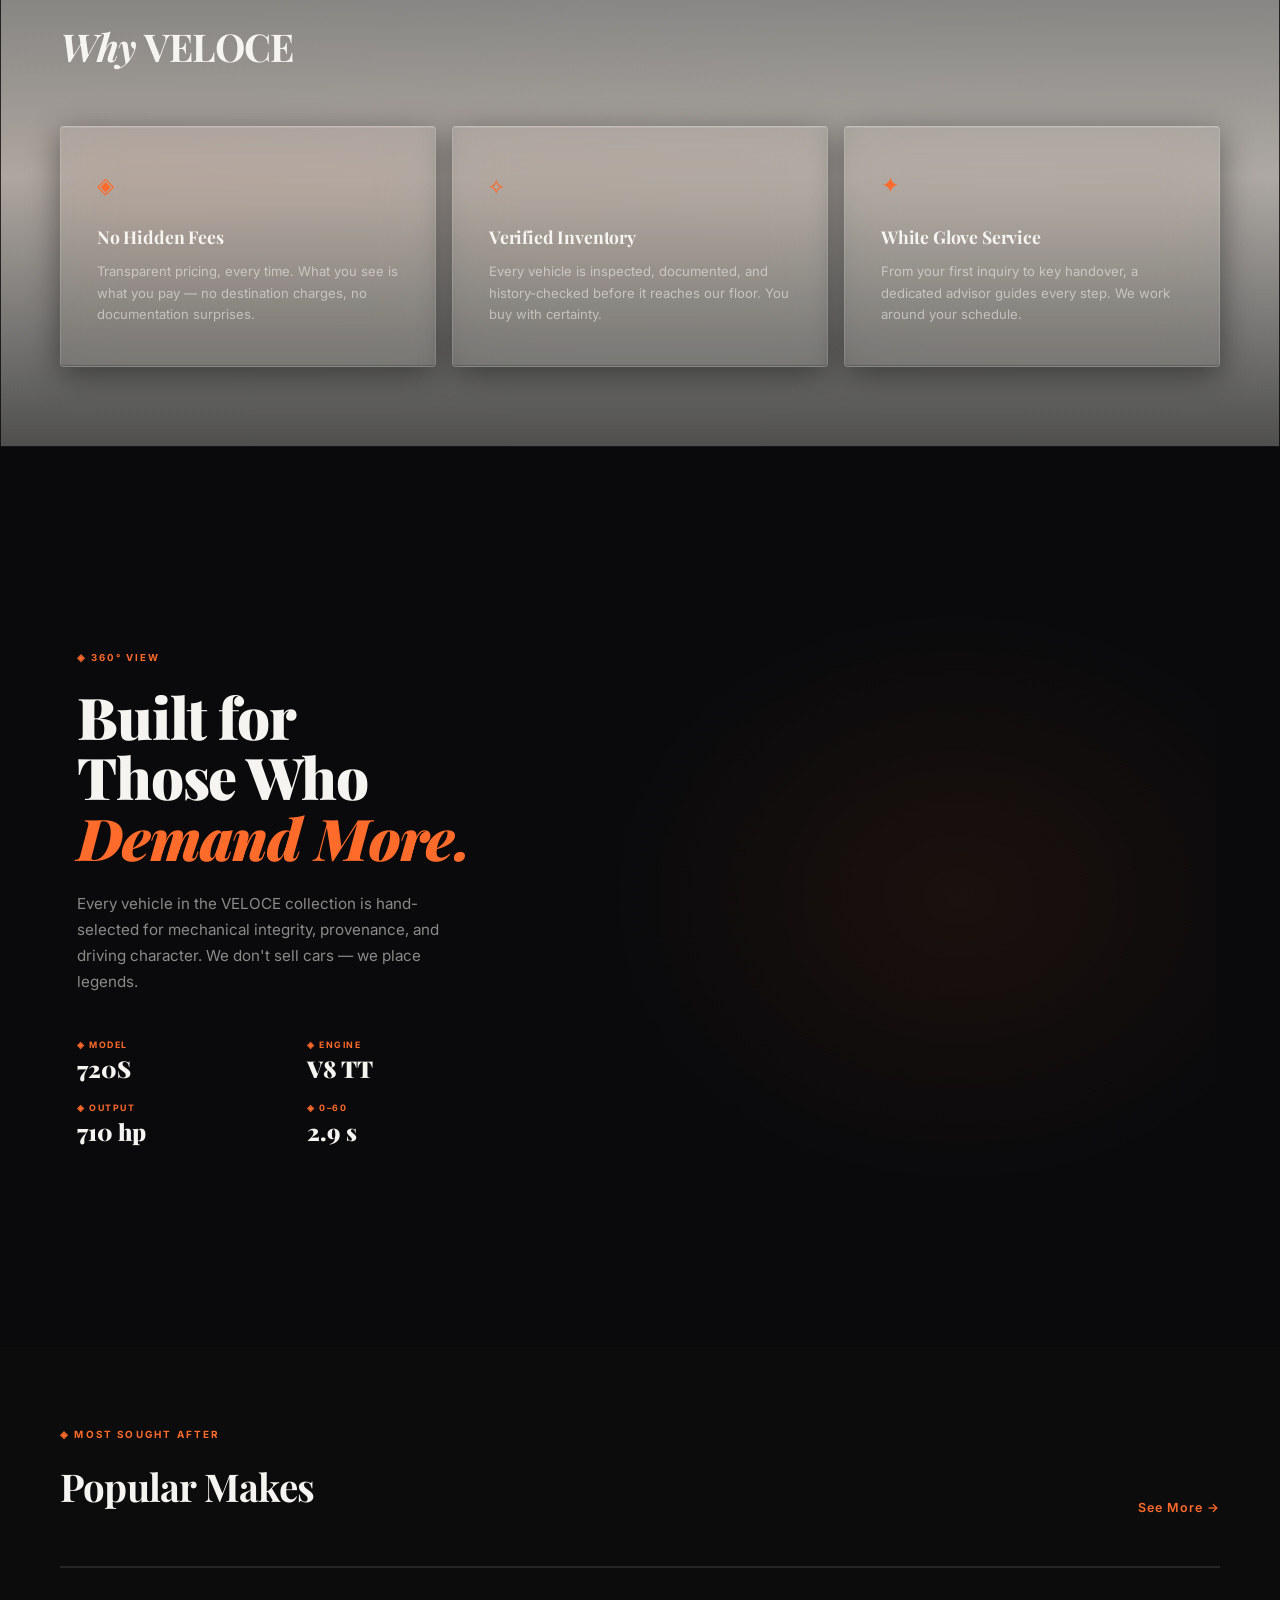
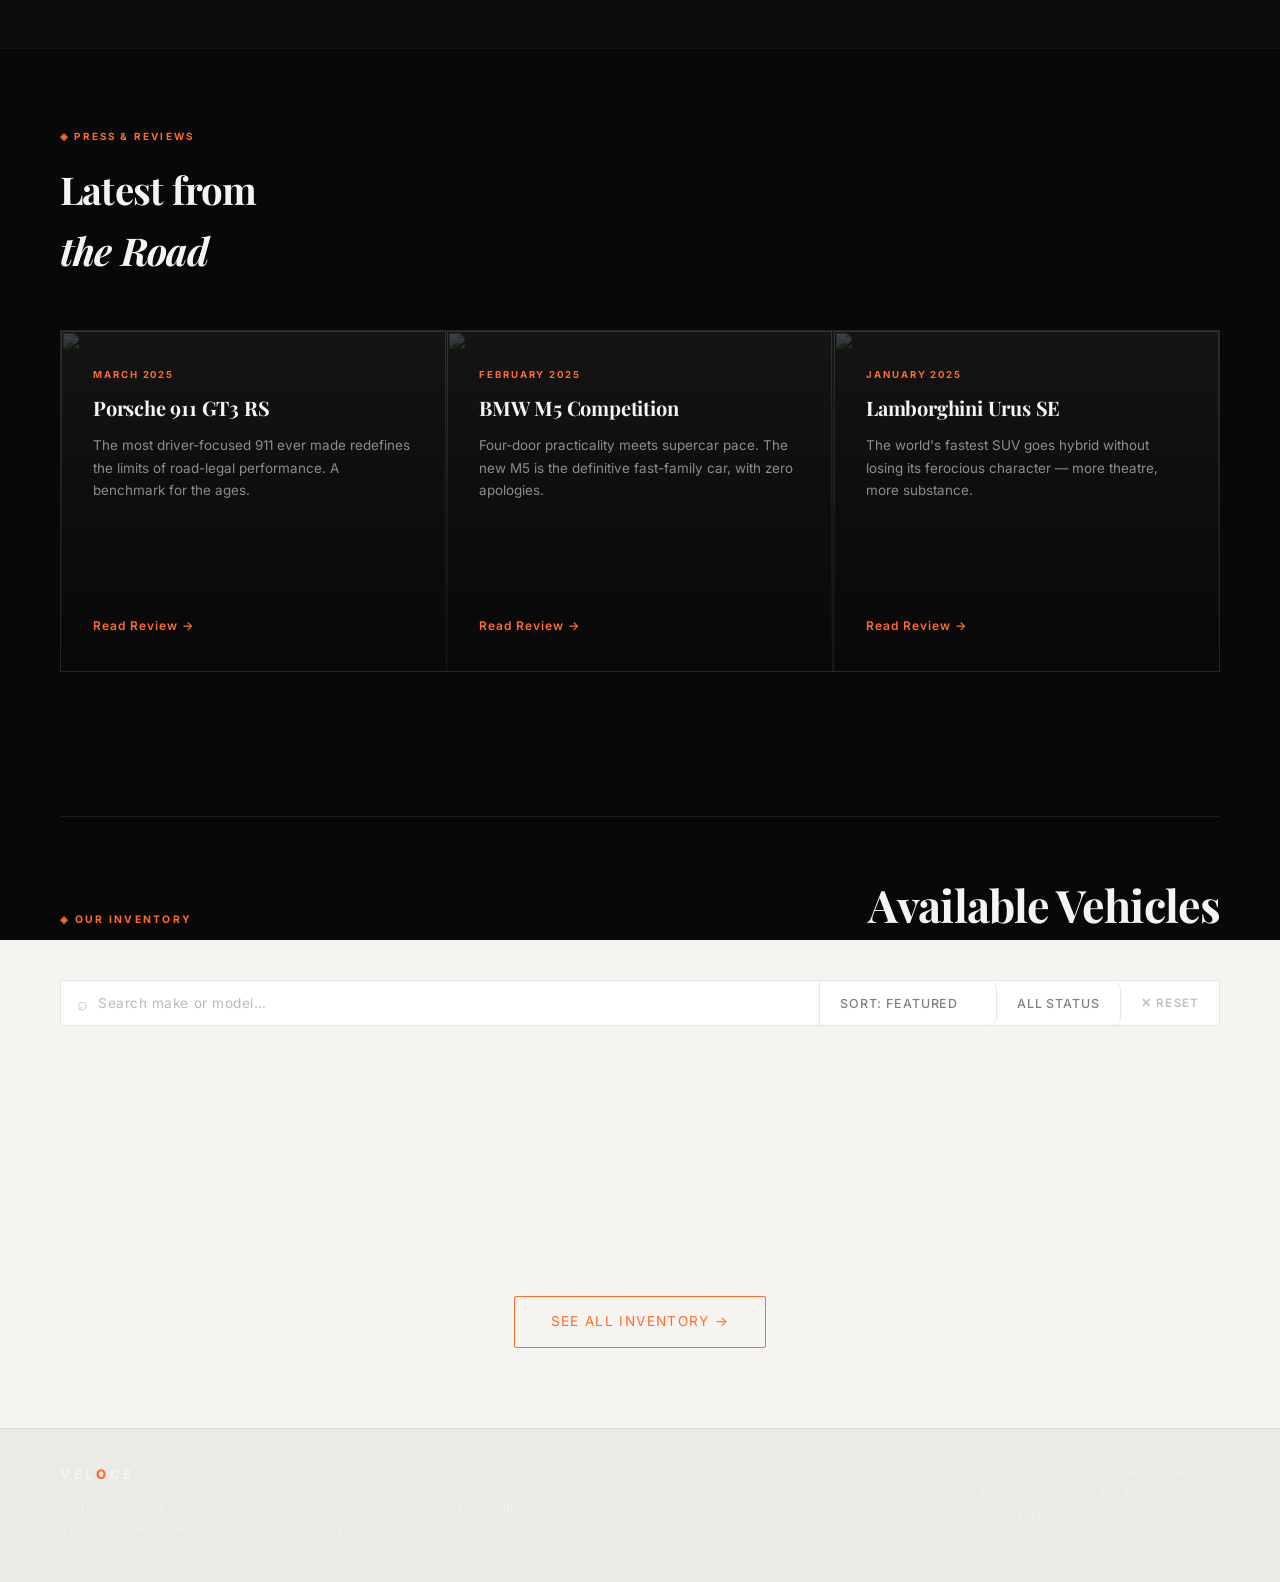
==== commit 6948df2f: "Updates" ====
--- a/src/main/webapp/index.html
+++ b/src/main/webapp/index.html
@@ -318,45 +318,134 @@
       letter-spacing: .06em;
     }
 
-    /* Filter bar — dark */
-    .v-filter-bar {
-      display: flex;
+    /* Inventory filter bar */
+    .v-inv-filter {
+      display: flex;
+      align-items: center;
+      gap: 0;
+      margin-bottom: 40px;
+      border: 1px solid rgba(245,244,240,0.08);
+      border-radius: 2px;
+      overflow: hidden;
+    }
+
+    .v-inv-search {
+      display: flex;
+      align-items: center;
+      flex: 1;
+      border-right: 1px solid rgba(245,244,240,0.08);
+      padding: 0 16px;
       gap: 10px;
-      flex-wrap: wrap;
-      margin-bottom: 36px;
-    }
-
-    .v-filter-bar input,
-    .v-filter-bar select {
-      padding: 9px 14px;
-      background: rgba(245, 244, 240, 0.05);
-      border: 1px solid rgba(245, 244, 240, 0.1);
-      border-radius: 2px;
-      font-family: 'Inter', sans-serif;
-      font-size: .82rem;
+      background: rgba(245,244,240,0.03);
+    }
+
+    .v-inv-search-icon {
+      font-size: 1.1rem;
+      color: rgba(245,244,240,0.25);
+      line-height: 1;
+      flex-shrink: 0;
+    }
+
+    .v-inv-search input {
+      flex: 1;
+      background: transparent;
+      border: none;
+      outline: none;
+      font-family: 'Inter', sans-serif;
+      font-size: .85rem;
+      font-weight: 400;
       color: var(--v-white);
+      letter-spacing: .02em;
+      padding: 14px 0;
+    }
+
+    .v-inv-search input::placeholder {
+      color: rgba(245,244,240,0.22);
+      letter-spacing: .04em;
+    }
+
+    .v-inv-controls {
+      display: flex;
+      align-items: center;
+    }
+
+    .v-inv-controls select {
+      appearance: none;
+      -webkit-appearance: none;
+      background: transparent;
+      border: none;
+      border-right: 1px solid rgba(245,244,240,0.08);
       outline: none;
-      transition: border-color 140ms ease, background 140ms ease;
-    }
-
-    .v-filter-bar input::placeholder { color: rgba(245, 244, 240, 0.25); }
-
-    .v-filter-bar input:focus,
-    .v-filter-bar select:focus {
-      border-color: var(--v-orange);
-      background: rgba(255, 107, 43, 0.06);
-    }
-
-    .v-filter-bar select option { background: #1a1a1a; color: var(--v-white); }
-
-    .v-filter-bar input[type="text"]   { flex: 1; min-width: 200px; }
-    .v-filter-bar input[type="number"] { width: 110px; }
+      font-family: 'Inter', sans-serif;
+      font-size: .78rem;
+      font-weight: 500;
+      letter-spacing: .07em;
+      text-transform: uppercase;
+      color: rgba(245,244,240,0.5);
+      padding: 14px 20px;
+      cursor: pointer;
+      transition: color 150ms ease, background 150ms ease;
+    }
+
+    .v-inv-controls select:focus,
+    .v-inv-controls select:hover { color: var(--v-white); background: rgba(245,244,240,0.04); }
+
+    .v-inv-controls select option { background: #111; color: var(--v-white); }
+
+    .v-inv-reset {
+      background: transparent;
+      border: none;
+      outline: none;
+      font-family: 'Inter', sans-serif;
+      font-size: .72rem;
+      font-weight: 600;
+      letter-spacing: .1em;
+      text-transform: uppercase;
+      color: rgba(245,244,240,0.25);
+      padding: 14px 20px;
+      cursor: pointer;
+      transition: color 150ms ease;
+      white-space: nowrap;
+    }
+
+    .v-inv-reset:hover { color: var(--v-orange); }
+
+    @media (max-width: 680px) {
+      .v-inv-filter { flex-direction: column; }
+      .v-inv-search { border-right: none; border-bottom: 1px solid rgba(245,244,240,0.08); width: 100%; }
+      .v-inv-controls { width: 100%; }
+      .v-inv-controls select { flex: 1; }
+    }
 
     /* Car grid */
     .v-car-grid {
       display: grid;
-      grid-template-columns: repeat(auto-fill, minmax(280px, 1fr));
+      grid-template-columns: repeat(3, 1fr);
       gap: 22px;
+    }
+
+    .v-see-all {
+      display: flex;
+      justify-content: center;
+      margin-top: 48px;
+    }
+
+    .v-see-all a {
+      font-family: 'Inter', sans-serif;
+      font-size: .85rem;
+      letter-spacing: .1em;
+      text-transform: uppercase;
+      color: var(--v-orange);
+      border: 1px solid var(--v-orange);
+      padding: 14px 36px;
+      border-radius: 2px;
+      text-decoration: none;
+      transition: background 160ms ease, color 160ms ease;
+    }
+
+    .v-see-all a:hover {
+      background: var(--v-orange);
+      color: var(--v-black);
     }
 
     .v-car-card {
@@ -599,7 +688,7 @@
     .v-brand-logo--porsche    { -webkit-mask-image: url('https://cdn.simpleicons.org/porsche'); mask-image: url('https://cdn.simpleicons.org/porsche'); }
     .v-brand-logo--ferrari    { -webkit-mask-image: url('https://cdn.simpleicons.org/ferrari'); mask-image: url('https://cdn.simpleicons.org/ferrari'); }
     .v-brand-logo--lamborghini{ -webkit-mask-image: url('https://cdn.simpleicons.org/lamborghini'); mask-image: url('https://cdn.simpleicons.org/lamborghini'); }
-    .v-brand-logo--mercedes   { -webkit-mask-image: url('https://cdn.simpleicons.org/mercedes'); mask-image: url('https://cdn.simpleicons.org/mercedes'); }
+    .v-brand-logo--rolls-royce   { -webkit-mask-image: url('https://cdn.simpleicons.org/rollsroyce'); mask-image: url('https://cdn.simpleicons.org/rollsroyce'); }
     .v-brand-logo--toyota     { -webkit-mask-image: url('https://cdn.simpleicons.org/toyota'); mask-image: url('https://cdn.simpleicons.org/toyota'); }
     .v-brand-logo--volkswagen { -webkit-mask-image: url('https://cdn.simpleicons.org/volkswagen'); mask-image: url('https://cdn.simpleicons.org/volkswagen'); }
     .v-brand-logo--honda      { -webkit-mask-image: url('https://cdn.simpleicons.org/honda'); mask-image: url('https://cdn.simpleicons.org/honda'); }
@@ -673,12 +762,14 @@
       letter-spacing: .1em;
       text-transform: uppercase;
       color: var(--v-white);
+      text-shadow: 0 1px 6px rgba(0,0,0,.9), 0 0 2px rgba(0,0,0,.7);
     }
 
     .v-cat-count {
       font-family: 'Inter', sans-serif;
       font-size: .7rem;
-      color: rgba(245,244,240,.28);
+      color: rgba(245,244,240,.55);
+      text-shadow: 0 1px 4px rgba(0,0,0,.9);
     }
 
     /* ══════════════════════════════════════════
@@ -806,8 +897,9 @@
       gap: 10px;
       padding: 28px 22px;
       height: 100%;
-      background: linear-gradient(to top, rgba(8,8,8,.85) 0%, rgba(8,8,8,.2) 60%, transparent 100%);
-    }
+      background: transparent;
+    }
+
 
     /* ══════════════════════════════════════════
        FEATURED VEHICLES
@@ -859,8 +951,9 @@
 
     .v-feat-img {
       width: 100%;
-      height: 220px;
+      height: 260px;
       object-fit: cover;
+      object-position: center 55%;
       display: block;
       filter: brightness(.88);
       transition: filter 220ms ease;
@@ -868,7 +961,7 @@
 
     .v-feat-img-placeholder {
       width: 100%;
-      height: 220px;
+      height: 260px;
       background: #181818;
       display: flex;
       align-items: center;
@@ -1276,6 +1369,7 @@
     <a href="#trust-heading" class="v-nav__link">Heritage</a>
     <a href="#site-footer" class="v-nav__link">Project</a>
   </div>
+  <button class="v-theme-toggle" onclick="toggleTheme()" aria-label="Switch to light mode">☀</button>
   <a href="/login.html" class="v-nav__staff">Staff Login</a>
 </nav>
 
@@ -1310,7 +1404,7 @@
 <div class="v-brands" aria-label="Featured marques">
   <span class="v-brand-logo v-brand-logo--bmw"         title="BMW"         aria-label="BMW"></span>
   <span class="v-brand-logo v-brand-logo--audi"        title="Audi"        aria-label="Audi"></span>
-  <span class="v-brand-logo v-brand-logo--mercedes"    title="Mercedes-Benz" aria-label="Mercedes-Benz"></span>
+  <span class="v-brand-logo v-brand-logo--rolls-royce"    title="Rolls-Royce" aria-label="Rolls-Royce"></span>
   <span class="v-brand-logo v-brand-logo--porsche"     title="Porsche"     aria-label="Porsche"></span>
   <span class="v-brand-logo v-brand-logo--ferrari"     title="Ferrari"     aria-label="Ferrari"></span>
   <span class="v-brand-logo v-brand-logo--lamborghini" title="Lamborghini" aria-label="Lamborghini"></span>
@@ -1322,38 +1416,38 @@
 
 <!-- ══ CATEGORIES ══ -->
 <section class="v-categories" aria-labelledby="cat-heading">
-  <div class="v-section-label">◈ Browse By Type</div>
-  <h2 class="v-section-heading" id="cat-heading">Find Your Class</h2>
+  <div class="v-section-label" data-reveal="up">◈ Browse By Type</div>
+  <h2 class="v-section-heading" id="cat-heading" data-reveal="up" style="--reveal-delay:80ms">Find Your Class</h2>
   <div class="v-cat-grid">
-    <button class="v-cat-tile" data-filter="Economy" onclick="filterByType('Economy')">
+    <button class="v-cat-tile" data-filter="Economy" onclick="filterByType('Economy')" data-reveal="up" style="--reveal-delay:100ms">
       <img class="v-cat-tile-bg" src="https://images.unsplash.com/photo-1541899481282-d53bffe3c35d?w=600&q=80" alt="" aria-hidden="true" loading="lazy" />
       <div class="v-cat-tile-inner">
         <span class="v-cat-name">Economy</span>
         <span class="v-cat-count" id="count-Economy">— vehicles</span>
       </div>
     </button>
-    <button class="v-cat-tile" data-filter="Sport" onclick="filterByType('Sport')">
+    <button class="v-cat-tile" data-filter="Sport" onclick="filterByType('Sport')" data-reveal="up" style="--reveal-delay:160ms">
       <img class="v-cat-tile-bg" src="https://images.unsplash.com/photo-1494976388531-d1058494cdd8?w=600&q=80" alt="" aria-hidden="true" loading="lazy" />
       <div class="v-cat-tile-inner">
         <span class="v-cat-name">Sport</span>
         <span class="v-cat-count" id="count-Sport">— vehicles</span>
       </div>
     </button>
-    <button class="v-cat-tile" data-filter="Luxury" onclick="filterByType('Luxury')">
+    <button class="v-cat-tile" data-filter="Luxury" onclick="filterByType('Luxury')" data-reveal="up" style="--reveal-delay:220ms">
       <img class="v-cat-tile-bg" src="https://images.unsplash.com/photo-1563720223185-11003d516935?w=600&q=80" alt="" aria-hidden="true" loading="lazy" />
       <div class="v-cat-tile-inner">
         <span class="v-cat-name">Luxury</span>
         <span class="v-cat-count" id="count-Luxury">— vehicles</span>
       </div>
     </button>
-    <button class="v-cat-tile" data-filter="Exotic" onclick="filterByType('Exotic')">
-      <img class="v-cat-tile-bg" src="https://images.unsplash.com/photo-1617531653332-bd46c16f5a1f?w=600&q=80" alt="" aria-hidden="true" loading="lazy" />
+    <button class="v-cat-tile" data-filter="Exotic" onclick="filterByType('Exotic')" data-reveal="up" style="--reveal-delay:280ms">
+      <img class="v-cat-tile-bg" src="https://images.unsplash.com/photo-1687993320698-456243eb9a3d?q=80&w=2670&auto=format&fit=crop&ixlib=rb-4.1.0&ixid=M3wxMjA3fDB8MHxwaG90by1wYWdlfHx8fGVufDB8fHx8fA%3D%3D" alt="" aria-hidden="true" loading="lazy" />
       <div class="v-cat-tile-inner">
         <span class="v-cat-name">Exotic</span>
         <span class="v-cat-count" id="count-Exotic">— vehicles</span>
       </div>
     </button>
-    <button class="v-cat-tile" data-filter="SUV" onclick="filterByType('SUV')">
+    <button class="v-cat-tile" data-filter="SUV" onclick="filterByType('SUV')" data-reveal="up" style="--reveal-delay:340ms">
       <img class="v-cat-tile-bg" src="https://images.unsplash.com/photo-1533473359331-0135ef1b58bf?w=600&q=80" alt="" aria-hidden="true" loading="lazy" />
       <div class="v-cat-tile-inner">
         <span class="v-cat-name">SUV</span>
@@ -1370,20 +1464,20 @@
        alt=""
        aria-hidden="true"
        loading="lazy" />
-  <div class="v-section-label">◈ Our Promise</div>
-  <h2 class="v-section-heading" id="trust-heading"><em>Why</em> VELOCE</h2>
+  <div class="v-section-label" data-reveal="up">◈ Our Promise</div>
+  <h2 class="v-section-heading" id="trust-heading" data-reveal="up" style="--reveal-delay:60ms"><em>Why</em> VELOCE</h2>
   <div class="v-trust-grid">
-    <div class="v-trust-col">
+    <div class="v-trust-col" data-reveal="up" style="--reveal-delay:100ms">
       <span class="v-trust-icon">◈</span>
       <div class="v-trust-title">No Hidden Fees</div>
       <p class="v-trust-body">Transparent pricing, every time. What you see is what you pay — no destination charges, no documentation surprises.</p>
     </div>
-    <div class="v-trust-col">
+    <div class="v-trust-col" data-reveal="up" style="--reveal-delay:200ms">
       <span class="v-trust-icon">⟡</span>
       <div class="v-trust-title">Verified Inventory</div>
       <p class="v-trust-body">Every vehicle is inspected, documented, and history-checked before it reaches our floor. You buy with certainty.</p>
     </div>
-    <div class="v-trust-col">
+    <div class="v-trust-col" data-reveal="up" style="--reveal-delay:300ms">
       <span class="v-trust-icon">✦</span>
       <div class="v-trust-title">White Glove Service</div>
       <p class="v-trust-body">From your first inquiry to key handover, a dedicated advisor guides every step. We work around your schedule.</p>
@@ -1394,9 +1488,9 @@
 <!-- ══ CAR TURNTABLE ══ -->
 <section class="v-turntable" id="turntable" aria-label="360° vehicle showcase">
   <div class="v-turntable__left">
-    <span class="v-turntable__eyebrow">◈ 360° View</span>
-    <h2 class="v-turntable__headline">Built for<br>Those Who<br><em>Demand More.</em></h2>
-    <p class="v-turntable__body">Every vehicle in the VELOCE collection is hand-selected for mechanical integrity, provenance, and driving character. We don't sell cars — we place legends.</p>
+    <span class="v-turntable__eyebrow" data-reveal="left">◈ 360° View</span>
+    <h2 class="v-turntable__headline" data-reveal="left" style="--reveal-delay:80ms">Built for<br>Those Who<br><em>Demand More.</em></h2>
+    <p class="v-turntable__body" data-reveal="left" style="--reveal-delay:160ms">Every vehicle in the VELOCE collection is hand-selected for mechanical integrity, provenance, and driving character. We don't sell cars — we place legends.</p>
     <div class="v-turntable__specs">
       <div>
         <span class="v-tt-spec-label">◈ Model</span>
@@ -1422,26 +1516,26 @@
   </div>
 </section>
 
-<!-- ══ FEATURED VEHICLES ══ -->
+<!-- ══ POPULAR BRANDS ══ -->
 <section class="v-featured" aria-labelledby="featured-heading">
   <div class="v-featured-header">
     <div>
-      <div class="v-section-label">◈ Hand-Picked Selection</div>
-      <h2 class="v-section-heading" style="margin-bottom:0" id="featured-heading">Featured Vehicles</h2>
+      <div class="v-section-label" data-reveal="up">◈ Most Sought After</div>
+      <h2 class="v-section-heading" style="margin-bottom:0" id="featured-heading" data-reveal="up" style="--reveal-delay:60ms">Popular Makes</h2>
     </div>
-    <a href="#catalogue" class="v-explore-link" onclick="document.getElementById('catalogue').scrollIntoView({behavior:'smooth'});return false;">Explore All →</a>
+    <a href="cars.html" class="v-explore-link" data-reveal="fade" style="--reveal-delay:120ms">See More →</a>
   </div>
-  <div class="v-feat-grid" id="featuredGrid">
-    <!-- populated by JS after allCars loads -->
+  <div class="v-feat-grid" id="popularGrid">
+    <!-- filled by renderPopular() -->
   </div>
 </section>
 
 <!-- ══ PRESS & REVIEWS ══ -->
 <section class="v-reviews" aria-labelledby="reviews-heading">
-  <div class="v-section-label">◈ Press &amp; Reviews</div>
-  <h2 class="v-section-heading" id="reviews-heading">Latest from<br><em>the Road</em></h2>
+  <div class="v-section-label" data-reveal="up">◈ Press &amp; Reviews</div>
+  <h2 class="v-section-heading" id="reviews-heading" data-reveal="up" style="--reveal-delay:60ms">Latest from<br><em>the Road</em></h2>
   <div class="v-reviews-grid">
-    <article class="v-review-card">
+    <article class="v-review-card" data-reveal="up" style="--reveal-delay:100ms">
       <img class="v-review-card-bg"
            src="https://images.unsplash.com/photo-1544636331-e26879cd4d9b?w=800&q=80"
            alt="" aria-hidden="true" loading="lazy" />
@@ -1452,7 +1546,7 @@
         <a href="#" class="v-review-link">Read Review →</a>
       </div>
     </article>
-    <article class="v-review-card">
+    <article class="v-review-card" data-reveal="up" style="--reveal-delay:200ms">
       <img class="v-review-card-bg"
            src="https://images.unsplash.com/photo-1555215695-3004980ad54e?w=800&q=80"
            alt="" aria-hidden="true" loading="lazy" />
@@ -1463,7 +1557,7 @@
         <a href="#" class="v-review-link">Read Review →</a>
       </div>
     </article>
-    <article class="v-review-card">
+    <article class="v-review-card" data-reveal="up" style="--reveal-delay:300ms">
       <img class="v-review-card-bg"
            src="https://images.unsplash.com/photo-1621135802920-133df287f89c?w=800&q=80"
            alt="" aria-hidden="true" loading="lazy" />
@@ -1488,21 +1582,27 @@
 <!-- ══ CATALOGUE ══ -->
 <section class="v-catalogue">
 
-  <div class="v-catalogue-header">
-    <span class="v-catalogue-count" id="count"></span>
-  </div>
-
-  <div class="v-filter-bar">
-    <input type="text"   id="f-search"    placeholder="Search make or model…" oninput="applyFilters()" />
-    <select id="f-status" onchange="applyFilters()">
-      <option value="">All statuses</option>
-      <option value="AVAILABLE">Available</option>
-      <option value="RESERVED">Reserved</option>
-    </select>
-    <input type="number" id="f-min-price" placeholder="Min $"     oninput="applyFilters()" />
-    <input type="number" id="f-max-price" placeholder="Max $"     oninput="applyFilters()" />
-    <input type="number" id="f-min-year"  placeholder="From year" oninput="applyFilters()" />
-    <input type="number" id="f-max-year"  placeholder="To year"   oninput="applyFilters()" />
+  <div class="v-inv-filter" id="inv-filter">
+    <div class="v-inv-search">
+      <span class="v-inv-search-icon">⌕</span>
+      <input type="text" id="inv-search" placeholder="Search make or model…" autocomplete="off" />
+    </div>
+    <div class="v-inv-controls">
+      <select id="inv-sort">
+        <option value="">Sort: Featured</option>
+        <option value="price-asc">Price: Low → High</option>
+        <option value="price-desc">Price: High → Low</option>
+        <option value="year-desc">Year: Newest</option>
+        <option value="year-asc">Year: Oldest</option>
+        <option value="mileage-asc">Mileage: Lowest</option>
+      </select>
+      <select id="inv-status">
+        <option value="">All Status</option>
+        <option value="AVAILABLE">Available</option>
+        <option value="RESERVED">Reserved</option>
+      </select>
+      <button class="v-inv-reset" id="inv-reset" title="Clear filters">✕ Reset</button>
+    </div>
   </div>
 
   <div class="v-car-grid" id="car-grid">
@@ -1513,6 +1613,10 @@
     <div class="v-shimmer-card"><div class="v-shimmer v-shimmer-img"></div><div class="v-shimmer-body"><div class="v-shimmer v-shimmer-line"></div><div class="v-shimmer v-shimmer-line short"></div></div></div>
     <div class="v-shimmer-card"><div class="v-shimmer v-shimmer-img"></div><div class="v-shimmer-body"><div class="v-shimmer v-shimmer-line"></div><div class="v-shimmer v-shimmer-line short"></div></div></div>
     <div class="v-shimmer-card"><div class="v-shimmer v-shimmer-img"></div><div class="v-shimmer-body"><div class="v-shimmer v-shimmer-line"></div><div class="v-shimmer v-shimmer-line short"></div></div></div>
+  </div>
+
+  <div class="v-see-all">
+    <a href="cars.html">See All Inventory →</a>
   </div>
 
 </section>
@@ -1603,8 +1707,8 @@
       const cars = await res.json();
       if (cars.error) throw new Error(cars.error);
       allCars = cars;
-      renderFeatured(cars);
       updateCategoryCounts(cars);
+      renderPopular(cars);
       applyFilters();
     } catch (_) {
       document.getElementById('car-grid').innerHTML =
@@ -1612,29 +1716,112 @@
     }
   }
 
+  const POPULAR_MAKES = ['McLaren', 'Ferrari', 'Porsche'];
+  const MAKE_TAGLINES = {
+    'McLaren': 'Track-bred. Road-legal.',
+    'Ferrari': 'Passion engineered into every curve.',
+    'Porsche': 'Perfected over six decades.'
+  };
+  const MAKE_ORIGINS = {
+    'McLaren': 'British Supercar',
+    'Ferrari': 'Italian Icon',
+    'Porsche': 'German Precision'
+  };
+
+  function renderPopular(cars) {
+    const grid = document.getElementById('popularGrid');
+    if (!grid) return;
+
+    const picks = POPULAR_MAKES.map(make => {
+      return cars.find(c => c.make && c.make.toLowerCase() === make.toLowerCase());
+    }).filter(Boolean);
+
+    if (!picks.length) { grid.innerHTML = ''; return; }
+
+    grid.innerHTML = picks.map((car, i) => {
+      const tagline  = MAKE_TAGLINES[car.make] || '';
+      const origin   = MAKE_ORIGINS[car.make] || '';
+      const imgId    = `pop-img-${car.id}`;
+      const delay    = 80 + i * 80;
+      return `
+        <div class="v-feat-card" data-reveal="up" style="--reveal-delay:${delay}ms" onclick="location.href='/vehicle-details.html?id=${car.id}'">
+          <div class="v-feat-img-placeholder" id="${imgId}">—</div>
+          <div class="v-feat-body">
+            <div class="v-feat-eyebrow">${esc(origin)}</div>
+            <div class="v-feat-make">${esc(car.make)}</div>
+            <div class="v-feat-title">${esc(car.model)}</div>
+            <div class="v-feat-year">${esc(tagline)}</div>
+            <div class="v-feat-footer">
+              <span class="v-feat-price">$${car.price.toLocaleString('en-US', { minimumFractionDigits: 2 })}</span>
+              <span class="v-feat-arrow">→</span>
+            </div>
+          </div>
+        </div>`;
+    }).join('');
+
+    if (window.revealRefresh) window.revealRefresh();
+
+    picks.forEach(car => {
+      const placeholder = document.getElementById(`pop-img-${car.id}`);
+      if (!placeholder) return;
+      const url = `/api/carimage?make=${encodeURIComponent(car.make)}&model=${encodeURIComponent(car.model)}&year=${encodeURIComponent(car.year)}&vehicleId=${car.id}`;
+      fetch(url).then(r => r.json()).then(d => {
+        if (d.url && placeholder.parentElement) {
+          const img = document.createElement('img');
+          img.className = 'v-feat-img';
+          img.src = d.url;
+          img.alt = `${car.year} ${car.make} ${car.model}`;
+          img.onerror = () => {};
+          placeholder.replaceWith(img);
+        }
+      }).catch(() => {});
+    });
+  }
+
   function applyFilters() {
-    const search   = document.getElementById('f-search').value.trim().toLowerCase();
-    const status   = document.getElementById('f-status').value;
-    const minPrice = parseFloat(document.getElementById('f-min-price').value) || 0;
-    const maxPrice = parseFloat(document.getElementById('f-max-price').value) || Infinity;
-    const minYear  = parseInt(document.getElementById('f-min-year').value)  || 0;
-    const maxYear  = parseInt(document.getElementById('f-max-year').value)  || 9999;
-
-    const visibleCars = allCars.filter(c => c.status !== 'SOLD');
-
-    const filtered = visibleCars.filter(c => {
-      if (search && !c.make.toLowerCase().includes(search) && !c.model.toLowerCase().includes(search)) return false;
-      if (status && c.status !== status) return false;
-      if (activeSegmentFilter && c.segment !== activeSegmentFilter) return false;
-      if (c.price < minPrice || c.price > maxPrice) return false;
-      if (c.year  < minYear  || c.year  > maxYear)  return false;
-      return true;
+    const query  = (document.getElementById('inv-search')?.value  || '').trim().toLowerCase();
+    const sort   =  document.getElementById('inv-sort')?.value    || '';
+    const status =  document.getElementById('inv-status')?.value  || '';
+
+    let cars = allCars.filter(c => c.status !== 'SOLD');
+
+    if (query)  cars = cars.filter(c =>
+      (c.make  || '').toLowerCase().includes(query) ||
+      (c.model || '').toLowerCase().includes(query)
+    );
+    if (status) cars = cars.filter(c => c.status === status);
+
+    if (sort === 'price-asc')     cars = [...cars].sort((a,b) => a.price    - b.price);
+    else if (sort === 'price-desc') cars = [...cars].sort((a,b) => b.price  - a.price);
+    else if (sort === 'year-desc')  cars = [...cars].sort((a,b) => b.year   - a.year);
+    else if (sort === 'year-asc')   cars = [...cars].sort((a,b) => a.year   - b.year);
+    else if (sort === 'mileage-asc') cars = [...cars].sort((a,b) => (a.mileage||0) - (b.mileage||0));
+
+    if (!query && !status && !sort) cars = cars.slice(0, 6);
+
+    renderGrid(cars);
+  }
+
+  document.addEventListener('DOMContentLoaded', () => {
+    const search = document.getElementById('inv-search');
+    const sort   = document.getElementById('inv-sort');
+    const status = document.getElementById('inv-status');
+    const reset  = document.getElementById('inv-reset');
+
+    let debounceTimer;
+    search?.addEventListener('input', () => {
+      clearTimeout(debounceTimer);
+      debounceTimer = setTimeout(applyFilters, 220);
     });
-
-    const n = filtered.length;
-    document.getElementById('count').textContent = n + ' vehicle' + (n !== 1 ? 's' : '');
-    renderGrid(filtered);
-  }
+    sort?.addEventListener('change', applyFilters);
+    status?.addEventListener('change', applyFilters);
+    reset?.addEventListener('click', () => {
+      if (search) search.value = '';
+      if (sort)   sort.value   = '';
+      if (status) status.value = '';
+      applyFilters();
+    });
+  });
 
   function renderGrid(cars) {
     const grid = document.getElementById('car-grid');
@@ -1644,10 +1831,14 @@
     }
     grid.innerHTML = cars.map(car => {
       const imgHtml = car.imageUrl && car.imageUrl.trim()
-        ? `<img class="v-car-card-img" src="${esc(car.imageUrl)}" alt="${esc(car.year + ' ' + car.make + ' ' + car.model)}"
-             onerror="this.outerHTML='<div class=\\'v-car-card-img-placeholder\\'>—</div>'" />`
+        ? `<img class="v-car-card-img"
+               src="${esc(car.imageUrl)}"
+               alt="${esc(car.year + ' ' + car.make + ' ' + car.model)}"
+               data-make="${esc(car.make)}" data-model="${esc(car.model)}"
+               data-year="${car.year}" data-vid="${car.id}"
+               data-fallback="pending" />`
         : `<div class="v-car-card-img-placeholder"
-               data-make="${esc(car.make)}" data-model="${esc(car.model)}" data-year="${car.year}">—</div>`;
+               data-make="${esc(car.make)}" data-model="${esc(car.model)}" data-year="${car.year}" data-vid="${car.id}">—</div>`;
 
       const bCls = { AVAILABLE:'v-badge-available', SOLD:'v-badge-sold', RESERVED:'v-badge-reserved' }[car.status] || 'v-badge-available';
       const bTxt = car.status ? car.status.charAt(0) + car.status.slice(1).toLowerCase() : 'Available';
@@ -1671,10 +1862,10 @@
         </div>`;
     }).join('');
 
-    grid.querySelectorAll('.v-car-card-img-placeholder[data-make]').forEach(async el => {
-      const { make, model, year } = el.dataset;
+    async function loadWikiImage(el, make, model, year, vid) {
       try {
-        const r = await fetch(`/api/carimage?make=${encodeURIComponent(make)}&model=${encodeURIComponent(model)}&year=${encodeURIComponent(year)}`);
+        const url = `/api/carimage?make=${encodeURIComponent(make)}&model=${encodeURIComponent(model)}&year=${encodeURIComponent(year)}&vehicleId=${vid || ''}`;
+        const r = await fetch(url);
         const d = await r.json();
         if (d.url) {
           const img = document.createElement('img');
@@ -1684,18 +1875,34 @@
           el.replaceWith(img);
         }
       } catch (_) {}
+    }
+
+    grid.querySelectorAll('.v-car-card-img-placeholder[data-make]').forEach(el => {
+      const { make, model, year, vid } = el.dataset;
+      loadWikiImage(el, make, model, year, vid);
     });
+
+    grid.querySelectorAll('img[data-fallback="pending"]').forEach(img => {
+      const { make, model, year, vid } = img.dataset;
+      img.onerror = () => {
+        img.onerror = null;
+        const placeholder = document.createElement('div');
+        placeholder.className = 'v-car-card-img-placeholder';
+        Object.assign(placeholder.dataset, { make, model, year, vid });
+        placeholder.textContent = '—';
+        img.replaceWith(placeholder);
+        loadWikiImage(placeholder, make, model, year, vid);
+      };
+      img.removeAttribute('data-fallback');
+    });
+
+    if (window.revealRefresh) window.revealRefresh();
   }
 
   let activeSegmentFilter = null;
 
   function filterByType(type) {
-    activeSegmentFilter = activeSegmentFilter === type ? null : type;
-    document.querySelectorAll('.v-cat-tile').forEach(btn => {
-      btn.classList.toggle('v-cat-tile--active', btn.dataset.filter === activeSegmentFilter);
-    });
-    document.getElementById('catalogue').scrollIntoView({ behavior: 'smooth' });
-    applyFilters();
+    location.href = 'cars.html?type=' + encodeURIComponent(type);
   }
 
   function updateCategoryCounts(cars) {
@@ -1709,49 +1916,6 @@
     });
   }
 
-  function renderFeatured(cars) {
-    const grid = document.getElementById('featuredGrid');
-    if (!grid) return;
-    const available = cars.filter(c => !c.status || c.status === 'AVAILABLE').slice(0, 3);
-    if (!available.length) { grid.style.display = 'none'; return; }
-    grid.innerHTML = available.map(car => {
-      const imgHtml = car.imageUrl && car.imageUrl.trim()
-        ? `<img class="v-feat-img" src="${esc(car.imageUrl)}" alt="${esc(car.year + ' ' + car.make + ' ' + car.model)}"
-             onerror="this.outerHTML='<div class=\\'v-feat-img-placeholder\\'>—</div>'" />`
-        : `<div class="v-feat-img-placeholder"
-               data-feat-make="${esc(car.make)}" data-feat-model="${esc(car.model)}" data-feat-year="${car.year}">—</div>`;
-      return `
-        <div class="v-feat-card" onclick="location.href='/vehicle-details.html?id=${car.id}'">
-          ${imgHtml}
-          <div class="v-feat-body">
-            <div class="v-feat-eyebrow">Featured</div>
-            <div class="v-feat-make">${esc(car.make)}</div>
-            <div class="v-feat-title">${esc(car.model)}</div>
-            <div class="v-feat-year">${car.year}${car.color ? ' · ' + esc(car.color) : ''}</div>
-            <div class="v-feat-footer">
-              <span class="v-feat-price">$${car.price.toLocaleString('en-US', {minimumFractionDigits:2})}</span>
-              <span class="v-feat-arrow">→</span>
-            </div>
-          </div>
-        </div>`;
-    }).join('');
-
-    grid.querySelectorAll('.v-feat-img-placeholder[data-feat-make]').forEach(async el => {
-      const make = el.dataset.featMake, model = el.dataset.featModel, year = el.dataset.featYear;
-      try {
-        const r = await fetch(`/api/carimage?make=${encodeURIComponent(make)}&model=${encodeURIComponent(model)}&year=${encodeURIComponent(year)}`);
-        const d = await r.json();
-        if (d.url) {
-          const img = document.createElement('img');
-          img.className = 'v-feat-img';
-          img.src = d.url;
-          img.alt = `${year} ${make} ${model}`;
-          el.replaceWith(img);
-        }
-      } catch (_) {}
-    });
-  }
-
   function esc(s) {
     return String(s).replace(/&/g,'&amp;').replace(/</g,'&lt;').replace(/>/g,'&gt;').replace(/"/g,'&quot;');
   }
@@ -1774,5 +1938,7 @@
   init();
 </script>
 
+<script src="js/theme.js"></script>
+<script src="js/reveal.js" defer></script>
 </body>
 </html>
--- a/src/main/webapp/css/style.css
+++ b/src/main/webapp/css/style.css
@@ -2,6 +2,8 @@
    VELOCE — Premium Automotive Dashboard
    Design: Dark luxury, editorial hierarchy, refined motion
    ============================================================ */
+
+html { scroll-behavior: smooth; }
 
 @import url('https://fonts.googleapis.com/css2?family=Inter:wght@300;400;500;600;700;800;900&family=Playfair+Display:ital,wght@0,700;0,900;1,700&display=swap');
 
@@ -765,3 +767,162 @@
   margin: 0 auto;
   padding: 36px 24px 80px;
 }
+
+/* ── Scroll-reveal ──────────────────────────────────────────── */
+[data-reveal] {
+  opacity: 0;
+  transition: opacity 0.85s cubic-bezier(0.16,1,0.3,1),
+              transform 0.85s cubic-bezier(0.16,1,0.3,1);
+  will-change: opacity, transform;
+}
+[data-reveal="up"]    { transform: translateY(40px); }
+[data-reveal="down"]  { transform: translateY(-40px); }
+[data-reveal="left"]  { transform: translateX(-40px); }
+[data-reveal="right"] { transform: translateX(40px); }
+[data-reveal="scale"] { transform: scale(0.92); }
+[data-reveal="fade"]  { transform: none; }
+
+[data-reveal].revealed {
+  opacity: 1;
+  transform: none;
+}
+
+/* stagger siblings with --delay custom prop */
+[data-reveal] { transition-delay: var(--reveal-delay, 0ms); }
+
+/* ── Light mode ─────────────────────────────────────────────── */
+[data-theme="light"] {
+  color-scheme: light;
+
+  --v-black:      #F2F1ED;
+  --v-dark:       #E8E7E2;
+  --v-white:      #1A1918;
+
+  --navy:         #F2F1ED;
+  --navy-2:       #E8E7E2;
+  --navy-3:       #DEDDD8;
+
+  --bg:           #F5F4F0;
+  --surface:      #ECEAE5;
+  --surface-2:    #E3E1DC;
+
+  --border:       rgba(26,25,24,0.10);
+  --border-2:     rgba(26,25,24,0.18);
+
+  --text:         #1A1918;
+  --text-2:       rgba(26,25,24,0.72);
+  --muted:        rgba(26,25,24,0.45);
+  --muted-2:      rgba(26,25,24,0.28);
+
+  --shadow-sm: 0 1px 3px rgba(0,0,0,.08), 0 1px 2px rgba(0,0,0,.06);
+  --shadow:    0 4px 12px rgba(0,0,0,.10), 0 1px 3px rgba(0,0,0,.07);
+  --shadow-md: 0 8px 24px rgba(0,0,0,.12), 0 2px 6px rgba(0,0,0,.08);
+  --shadow-lg: 0 20px 48px rgba(0,0,0,.16), 0 4px 12px rgba(0,0,0,.10);
+}
+
+[data-theme="light"] body {
+  background: var(--bg);
+  color: var(--text);
+}
+
+/* Public page overrides */
+[data-theme="light"] body.public-page {
+  background: var(--bg);
+}
+
+/* Navbar glass */
+[data-theme="light"] .v-nav {
+  background: rgba(245,244,240,0.92);
+  border-bottom-color: rgba(26,25,24,0.08);
+}
+
+/* Cards */
+[data-theme="light"] .v-car-card {
+  background: #fff;
+  box-shadow: 0 4px 20px rgba(0,0,0,.08);
+}
+
+[data-theme="light"] .v-car-card-img-placeholder {
+  background: #e8e7e2;
+  color: rgba(26,25,24,0.18);
+}
+
+/* Filter bar */
+[data-theme="light"] .v-inv-filter {
+  border-color: rgba(26,25,24,0.12);
+  background: #fff;
+}
+
+[data-theme="light"] .v-inv-search {
+  background: #fff;
+  border-right-color: rgba(26,25,24,0.10);
+}
+
+[data-theme="light"] .v-inv-search input { color: var(--text); }
+[data-theme="light"] .v-inv-search input::placeholder { color: rgba(26,25,24,0.30); }
+[data-theme="light"] .v-inv-search-icon { color: rgba(26,25,24,0.25); }
+
+[data-theme="light"] .v-inv-controls select,
+[data-theme="light"] .v-inv-controls input[type="number"] {
+  color: rgba(26,25,24,0.55);
+  border-right-color: rgba(26,25,24,0.10);
+}
+
+[data-theme="light"] .v-inv-controls select:hover,
+[data-theme="light"] .v-inv-controls input:hover {
+  color: var(--text);
+  background: rgba(26,25,24,0.03);
+}
+
+[data-theme="light"] .v-inv-reset { color: rgba(26,25,24,0.28); }
+
+/* Catalogue / section backgrounds */
+[data-theme="light"] .v-catalogue,
+[data-theme="light"] .inv-grid-wrap { background: var(--bg); }
+
+[data-theme="light"] .inv-filters,
+[data-theme="light"] .inv-header {
+  background: var(--surface);
+  border-color: rgba(26,25,24,0.07);
+}
+
+[data-theme="light"] .inv-header__title { color: var(--text); }
+[data-theme="light"] .inv-header__count { color: rgba(26,25,24,0.40); }
+
+/* Featured cards */
+[data-theme="light"] .v-feat-card { background: #fff; box-shadow: 0 4px 20px rgba(0,0,0,.08); }
+[data-theme="light"] .v-feat-make,
+[data-theme="light"] .v-feat-title { color: var(--text); }
+[data-theme="light"] .v-feat-year,
+[data-theme="light"] .v-feat-eyebrow { color: rgba(26,25,24,0.50); }
+
+/* Footer */
+[data-theme="light"] .v-footer { background: var(--surface); border-color: rgba(26,25,24,0.07); }
+
+/* Theme toggle button */
+.v-theme-toggle {
+  background: none;
+  border: 1px solid rgba(245,244,240,0.18);
+  border-radius: 2px;
+  cursor: pointer;
+  font-size: 1rem;
+  line-height: 1;
+  padding: 6px 10px;
+  color: rgba(245,244,240,0.6);
+  transition: color 140ms, border-color 140ms;
+}
+
+.v-theme-toggle:hover {
+  color: var(--v-white, #F5F4F0);
+  border-color: rgba(245,244,240,0.45);
+}
+
+[data-theme="light"] .v-theme-toggle {
+  border-color: rgba(26,25,24,0.18);
+  color: rgba(26,25,24,0.55);
+}
+
+[data-theme="light"] .v-theme-toggle:hover {
+  color: var(--text);
+  border-color: rgba(26,25,24,0.45);
+}
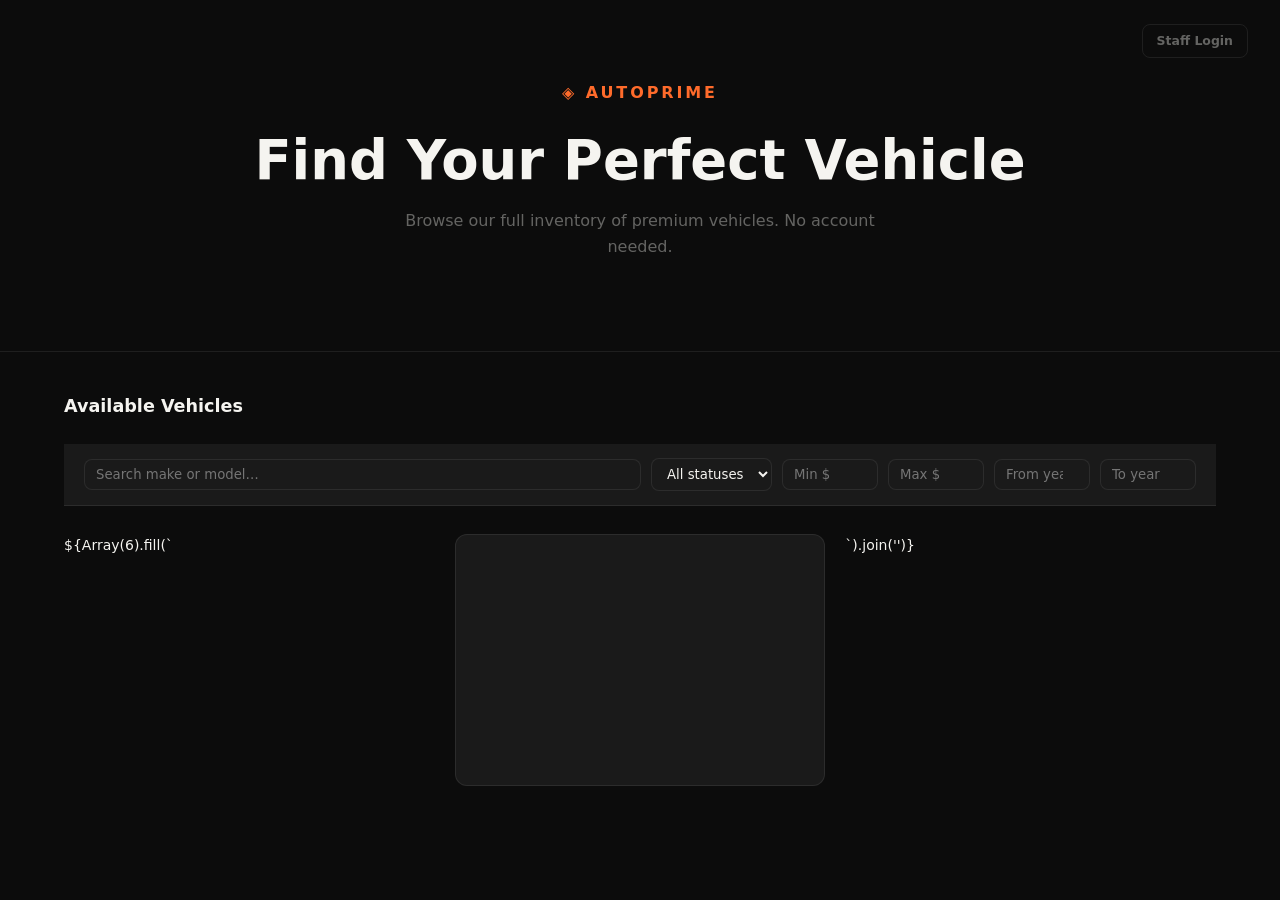
==== commit 1bb85519: "issue1" ====
--- a/src/main/webapp/index.html
+++ b/src/main/webapp/index.html
@@ -3,1942 +3,266 @@
 <head>
   <meta charset="UTF-8" />
   <meta name="viewport" content="width=device-width, initial-scale=1.0" />
-  <title>VELOCE — Premium Automotive</title>
-  <link rel="preconnect" href="https://fonts.googleapis.com" />
-  <link rel="preconnect" href="https://fonts.gstatic.com" crossorigin />
-  <link rel="stylesheet" href="https://fonts.googleapis.com/css2?family=Inter:wght@300;400;500;600;700;800;900&family=Playfair+Display:ital,wght@0,700;0,900;1,700&display=swap" />
+  <title>AutoPrime — Premium Vehicle Dealership</title>
   <link rel="stylesheet" href="css/style.css" />
   <style>
-    /* ── VELOCE tokens ── */
-    :root {
-      --v-orange:      #FF6B2B;
-      --v-orange-dim:  rgba(255, 107, 43, 0.15);
-      --v-black:       #080808;
-      --v-dark:        #111111;
-      --v-white:       #F5F4F0;
-      --v-fade:        1500ms;
-    }
-
-    /* ── Reset for public page ── */
-    body.public-page { background: var(--v-black); }
-
-    /* ══════════════════════════════════════════
-       HERO
-    ══════════════════════════════════════════ */
-    .v-hero {
+    /* ── Hero ── */
+    .hero {
+      padding: 80px 40px 60px;
+      text-align: center;
+      border-bottom: 1px solid var(--border);
       position: relative;
-      width: 100%;
-      height: 100dvh;
-      min-height: 560px;
-      overflow: hidden;
-      display: flex;
-      align-items: flex-end;
-    }
-
-    /* Two video elements — crossfade loop */
-    .v-hero__video {
+    }
+    .hero-logo {
+      font-size: 1rem;
+      font-weight: 700;
+      letter-spacing: .18em;
+      text-transform: uppercase;
+      color: var(--accent);
+      margin-bottom: 24px;
+    }
+    .hero h1 {
+      font-size: clamp(2rem, 5vw, 3.4rem);
+      font-weight: 800;
+      color: var(--text);
+      line-height: 1.15;
+      margin-bottom: 16px;
+    }
+    .hero p {
+      color: var(--muted);
+      font-size: 1rem;
+      max-width: 480px;
+      margin: 0 auto 32px;
+      line-height: 1.6;
+    }
+    .staff-btn {
       position: absolute;
-      inset: 0;
-      width: 100%;
-      height: 100%;
-      object-fit: cover;
-      transition: opacity var(--v-fade) ease;
-    }
-
-    #vHeroA { opacity: 1; z-index: 1; }
-    #vHeroB { opacity: 0; z-index: 2; }
-
-    /* Gradient overlays */
-    .v-hero__overlay {
-      position: absolute;
-      inset: 0;
-      z-index: 3;
-      background:
-        linear-gradient(to top,  rgba(8,8,8,0.92) 0%, rgba(8,8,8,0.3) 40%, transparent 70%),
-        linear-gradient(to right, rgba(8,8,8,0.55) 0%, transparent 60%);
-    }
-
-    /* Content */
-    .v-hero__content {
-      position: relative;
-      z-index: 4;
-      padding: 0 60px 80px;
-      max-width: 720px;
-    }
-
-    .v-hero__eyebrow {
-      font-family: 'Inter', sans-serif;
-      font-size: .7rem;
-      font-weight: 700;
-      letter-spacing: .22em;
-      text-transform: uppercase;
-      color: var(--v-orange);
-      margin-bottom: 20px;
-    }
-
-    .v-hero__headline {
-      font-family: 'Playfair Display', Georgia, serif;
-      font-size: clamp(3.2rem, 7vw, 6.5rem);
-      font-weight: 900;
-      line-height: 1.0;
-      letter-spacing: -.02em;
-      color: var(--v-white);
-      margin-bottom: 20px;
-    }
-
-    .v-hero__headline em {
-      font-style: italic;
-      color: var(--v-orange);
-    }
-
-    .v-hero__sub {
-      font-family: 'Inter', sans-serif;
-      font-size: clamp(.85rem, 1.4vw, 1rem);
-      font-weight: 300;
-      color: rgba(245, 244, 240, 0.55);
-      letter-spacing: .04em;
-      margin-bottom: 40px;
-      max-width: 360px;
-    }
-
-    .v-hero__cta-row {
-      display: flex;
-      align-items: center;
-      gap: 24px;
-    }
-
-    .v-hero__cta {
-      display: inline-flex;
-      align-items: center;
-      gap: 10px;
-      font-family: 'Inter', sans-serif;
-      font-size: .82rem;
-      font-weight: 700;
-      letter-spacing: .1em;
-      text-transform: uppercase;
-      color: var(--v-black);
-      background: var(--v-orange);
-      padding: 14px 28px;
-      border-radius: 2px;
-      text-decoration: none;
-      transition: background 140ms ease, transform 140ms ease;
-    }
-
-    .v-hero__cta:hover {
-      background: #ff8044;
-      transform: translateY(-2px);
-    }
-
-    .v-hero__cta-ghost {
-      font-family: 'Inter', sans-serif;
-      font-size: .82rem;
-      font-weight: 600;
-      letter-spacing: .08em;
-      text-transform: uppercase;
-      color: rgba(245, 244, 240, 0.5);
-      text-decoration: none;
-      border-bottom: 1px solid rgba(245, 244, 240, 0.25);
-      padding-bottom: 2px;
-      transition: color 140ms ease, border-color 140ms ease;
-    }
-
-    .v-hero__cta-ghost:hover {
-      color: var(--v-white);
-      border-color: var(--v-white);
-    }
-
-    /* Nav overlay */
-    .v-nav {
-      position: absolute;
-      top: 0; left: 0; right: 0;
-      z-index: 5;
+      top: 24px;
+      right: 32px;
+    }
+
+    /* ── Catalogue ── */
+    .catalogue-wrap { max-width: 1200px; margin: 0 auto; padding: 40px 24px 80px; }
+    .catalogue-header {
       display: flex;
       align-items: center;
       justify-content: space-between;
-      padding: 28px 60px;
-      gap: 24px;
-    }
-
-    .v-nav__logo {
-      font-family: 'Inter', sans-serif;
-      font-size: .85rem;
-      font-weight: 800;
-      letter-spacing: .28em;
-      text-transform: uppercase;
-      color: var(--v-white);
-      text-decoration: none;
-    }
-
-    .v-nav__logo span { color: var(--v-orange); }
-
-    .v-nav__links {
+      margin-bottom: 24px;
+      gap: 12px;
+      flex-wrap: wrap;
+    }
+    .catalogue-title { font-size: 1.1rem; font-weight: 700; color: var(--text); }
+    .catalogue-count { font-size: .82rem; color: var(--muted); }
+
+    /* Filter bar reused from style.css */
+    .catalogue-filters { margin-bottom: 28px; }
+
+    /* ── Car grid ── */
+    .car-grid {
+      display: grid;
+      grid-template-columns: repeat(auto-fill, minmax(280px, 1fr));
+      gap: 20px;
+    }
+    .car-card {
+      background: var(--surface-2);
+      border: 1px solid var(--border);
+      border-radius: var(--radius-lg);
+      overflow: hidden;
+      cursor: pointer;
+      transition: transform var(--dur-fast) var(--ease), box-shadow var(--dur-fast) var(--ease);
+    }
+    .car-card:hover {
+      transform: translateY(-3px);
+      box-shadow: var(--shadow-md);
+    }
+    .car-card-img {
+      width: 100%;
+      height: 180px;
+      object-fit: cover;
+      display: block;
+      background: var(--surface-3);
+    }
+    .car-card-img-placeholder {
+      width: 100%;
+      height: 180px;
       display: flex;
       align-items: center;
       justify-content: center;
-      gap: 24px;
-      flex: 1;
-      min-width: 0;
-    }
-
-    .v-nav__link {
-      font-family: 'Inter', sans-serif;
-      font-size: .72rem;
-      font-weight: 600;
-      letter-spacing: .14em;
-      text-transform: uppercase;
-      color: rgba(245, 244, 240, 0.72);
-      text-decoration: none;
-      transition: color 140ms ease;
-      white-space: nowrap;
-    }
-
-    .v-nav__link:hover { color: var(--v-white); }
-
-    .v-nav__staff {
-      font-family: 'Inter', sans-serif;
-      font-size: .72rem;
-      font-weight: 600;
-      letter-spacing: .1em;
-      text-transform: uppercase;
-      color: rgba(245, 244, 240, 0.45);
-      text-decoration: none;
-      border: 1px solid rgba(245, 244, 240, 0.18);
-      padding: 8px 18px;
-      border-radius: 2px;
-      transition: color 140ms, border-color 140ms;
-    }
-
-    .v-nav__staff:hover {
-      color: var(--v-white);
-      border-color: rgba(245, 244, 240, 0.5);
-    }
-
-    /* Scroll indicator */
-    .v-hero__scroll {
-      position: absolute;
-      bottom: 40px;
-      right: 60px;
-      z-index: 4;
-      display: flex;
-      flex-direction: column;
-      align-items: center;
-      gap: 8px;
-    }
-
-    .v-hero__scroll span {
-      font-family: 'Inter', sans-serif;
-      font-size: .6rem;
-      font-weight: 600;
-      letter-spacing: .18em;
-      text-transform: uppercase;
-      color: rgba(245, 244, 240, 0.3);
-      writing-mode: vertical-rl;
-    }
-
-    .v-hero__scroll-line {
-      width: 1px;
-      height: 48px;
-      background: rgba(245, 244, 240, 0.15);
-      position: relative;
-      overflow: hidden;
-    }
-
-    .v-hero__scroll-line::after {
-      content: '';
-      position: absolute;
-      top: -100%;
-      left: 0;
-      width: 100%;
-      height: 100%;
-      background: var(--v-orange);
-      animation: scrollPulse 2s ease-in-out infinite;
-    }
-
-    @keyframes scrollPulse {
-      0%   { top: -100%; }
-      100% { top: 100%; }
-    }
-
-    /* ══════════════════════════════════════════
-       SECTION DIVIDER
-    ══════════════════════════════════════════ */
-    .v-divider {
-      background: var(--v-black);
-      padding: 64px 60px 0;
-    }
-
-    .v-divider__inner {
-      border-top: 1px solid rgba(245, 244, 240, 0.08);
-      padding-top: 52px;
-      display: flex;
-      align-items: baseline;
-      justify-content: space-between;
-      gap: 24px;
-      flex-wrap: wrap;
-    }
-
-    .v-divider__label {
-      font-family: 'Inter', sans-serif;
-      font-size: .65rem;
-      font-weight: 700;
-      letter-spacing: .22em;
-      text-transform: uppercase;
-      color: var(--v-orange);
-    }
-
-    .v-divider__title {
-      font-family: 'Playfair Display', Georgia, serif;
-      font-size: clamp(1.8rem, 3.5vw, 2.8rem);
-      font-weight: 700;
-      color: var(--v-white);
-      letter-spacing: -.02em;
-    }
-
-    /* ══════════════════════════════════════════
-       CATALOGUE (dark treatment)
-    ══════════════════════════════════════════ */
-    .v-catalogue {
-      background: var(--v-black);
-      padding: 40px 60px 80px;
-    }
-
-    .v-catalogue-header {
+      background: var(--surface-3);
+      font-size: 3rem;
+    }
+    .car-card-body { padding: 16px 18px; }
+    .car-card-title { font-weight: 700; color: var(--text); font-size: .97rem; margin-bottom: 4px; }
+    .car-card-sub   { font-size: .8rem; color: var(--muted); margin-bottom: 12px; }
+    .car-card-footer {
       display: flex;
       align-items: center;
       justify-content: space-between;
-      margin-bottom: 28px;
-      gap: 12px;
-      flex-wrap: wrap;
-    }
-
-    .v-catalogue-count {
-      font-family: 'Inter', sans-serif;
-      font-size: .75rem;
-      color: rgba(245, 244, 240, 0.3);
-      letter-spacing: .06em;
-    }
-
-    /* Inventory filter bar */
-    .v-inv-filter {
-      display: flex;
-      align-items: center;
-      gap: 0;
-      margin-bottom: 40px;
-      border: 1px solid rgba(245,244,240,0.08);
-      border-radius: 2px;
-      overflow: hidden;
-    }
-
-    .v-inv-search {
-      display: flex;
-      align-items: center;
-      flex: 1;
-      border-right: 1px solid rgba(245,244,240,0.08);
-      padding: 0 16px;
-      gap: 10px;
-      background: rgba(245,244,240,0.03);
-    }
-
-    .v-inv-search-icon {
-      font-size: 1.1rem;
-      color: rgba(245,244,240,0.25);
-      line-height: 1;
-      flex-shrink: 0;
-    }
-
-    .v-inv-search input {
-      flex: 1;
-      background: transparent;
-      border: none;
-      outline: none;
-      font-family: 'Inter', sans-serif;
-      font-size: .85rem;
-      font-weight: 400;
-      color: var(--v-white);
-      letter-spacing: .02em;
-      padding: 14px 0;
-    }
-
-    .v-inv-search input::placeholder {
-      color: rgba(245,244,240,0.22);
-      letter-spacing: .04em;
-    }
-
-    .v-inv-controls {
-      display: flex;
-      align-items: center;
-    }
-
-    .v-inv-controls select {
-      appearance: none;
-      -webkit-appearance: none;
-      background: transparent;
-      border: none;
-      border-right: 1px solid rgba(245,244,240,0.08);
-      outline: none;
-      font-family: 'Inter', sans-serif;
-      font-size: .78rem;
-      font-weight: 500;
-      letter-spacing: .07em;
-      text-transform: uppercase;
-      color: rgba(245,244,240,0.5);
-      padding: 14px 20px;
-      cursor: pointer;
-      transition: color 150ms ease, background 150ms ease;
-    }
-
-    .v-inv-controls select:focus,
-    .v-inv-controls select:hover { color: var(--v-white); background: rgba(245,244,240,0.04); }
-
-    .v-inv-controls select option { background: #111; color: var(--v-white); }
-
-    .v-inv-reset {
-      background: transparent;
-      border: none;
-      outline: none;
-      font-family: 'Inter', sans-serif;
-      font-size: .72rem;
-      font-weight: 600;
-      letter-spacing: .1em;
-      text-transform: uppercase;
-      color: rgba(245,244,240,0.25);
-      padding: 14px 20px;
-      cursor: pointer;
-      transition: color 150ms ease;
-      white-space: nowrap;
-    }
-
-    .v-inv-reset:hover { color: var(--v-orange); }
-
-    @media (max-width: 680px) {
-      .v-inv-filter { flex-direction: column; }
-      .v-inv-search { border-right: none; border-bottom: 1px solid rgba(245,244,240,0.08); width: 100%; }
-      .v-inv-controls { width: 100%; }
-      .v-inv-controls select { flex: 1; }
-    }
-
-    /* Car grid */
-    .v-car-grid {
-      display: grid;
-      grid-template-columns: repeat(3, 1fr);
-      gap: 22px;
-    }
-
-    .v-see-all {
-      display: flex;
-      justify-content: center;
-      margin-top: 48px;
-    }
-
-    .v-see-all a {
-      font-family: 'Inter', sans-serif;
-      font-size: .85rem;
-      letter-spacing: .1em;
-      text-transform: uppercase;
-      color: var(--v-orange);
-      border: 1px solid var(--v-orange);
-      padding: 14px 36px;
-      border-radius: 2px;
-      text-decoration: none;
-      transition: background 160ms ease, color 160ms ease;
-    }
-
-    .v-see-all a:hover {
-      background: var(--v-orange);
-      color: var(--v-black);
-    }
-
-    .v-car-card {
-      position: relative;
-      min-height: 360px;
-      border-radius: 22px;
-      overflow: hidden;
-      background: #0f0f0f;
-      cursor: pointer;
-      box-shadow: 0 24px 60px rgba(0,0,0,.36);
-      transition: transform 220ms ease, box-shadow 220ms ease;
-    }
-
-    .v-car-card:hover {
-      transform: translateY(-4px);
-      box-shadow: 0 30px 72px rgba(0,0,0,.48);
-    }
-
-    .v-car-card-img {
-      position: absolute;
-      inset: 0;
-      width: 100%;
-      height: 100%;
-      object-fit: cover;
-      display: block;
-      filter: brightness(0.82);
-      transition: filter 220ms ease, transform 220ms ease;
-    }
-
-    .v-car-card:hover .v-car-card-img {
-      filter: brightness(0.95);
-      transform: scale(1.03);
-    }
-
-    .v-car-card::after {
-      content: '';
-      position: absolute;
-      inset: 0;
-      background:
-        linear-gradient(to top, rgba(0,0,0,.94) 0%, rgba(0,0,0,.72) 26%, rgba(0,0,0,.22) 58%, rgba(0,0,0,.06) 100%);
-      pointer-events: none;
-    }
-
-    .v-car-card-img-placeholder {
-      position: absolute;
-      inset: 0;
-      display: flex;
-      align-items: center;
-      justify-content: center;
-      background:
-        radial-gradient(circle at top, rgba(255,255,255,.08), transparent 38%),
-        linear-gradient(135deg, #181818 0%, #0e0e0e 100%);
-      font-size: 2.5rem;
-      color: rgba(245, 244, 240, 0.15);
-    }
-
-    .v-car-card-body {
-      position: absolute;
-      inset: auto 0 0;
-      z-index: 1;
-      padding: 22px 22px 20px;
-      display: flex;
-      flex-direction: column;
-    }
-
-    .v-car-card-make {
-      font-family: 'Inter', sans-serif;
-      font-size: .62rem;
-      font-weight: 700;
-      letter-spacing: .16em;
-      text-transform: uppercase;
-      color: rgba(245, 244, 240, 0.72);
-      margin-bottom: 6px;
-    }
-
-    .v-car-card-title {
-      font-family: 'Playfair Display', serif;
-      font-weight: 700;
-      font-size: 1.45rem;
-      color: var(--v-white);
-      margin-bottom: 6px;
-      line-height: 1.2;
-      max-width: 13ch;
-    }
-
-    .v-car-card-sub {
-      font-family: 'Inter', sans-serif;
-      font-size: .76rem;
-      color: rgba(245, 244, 240, 0.72);
-      margin-bottom: 14px;
-    }
-
-    .v-car-card-footer {
-      display: flex;
-      align-items: center;
-      justify-content: space-between;
-      gap: 12px;
-    }
-
-    .v-car-card-price {
-      font-family: 'Inter', sans-serif;
-      font-weight: 700;
-      font-size: 1rem;
-      color: var(--v-white);
-    }
-
-    .v-badge {
-      font-family: 'Inter', sans-serif;
-      font-size: .58rem;
-      font-weight: 700;
-      letter-spacing: .1em;
-      text-transform: uppercase;
-      padding: 5px 10px;
-      border-radius: 999px;
-      border: 1px solid transparent;
-    }
-
-    .v-badge-available { background: rgba(5, 150, 105, 0.16); color: #c7f9e6; border-color: rgba(199,249,230,.16); }
-    .v-badge-sold      { background: rgba(220, 38, 38, 0.18); color: #ffd4d4; border-color: rgba(255,212,212,.14); }
-    .v-badge-reserved  { background: rgba(217, 119, 6, 0.18); color: #ffe2b0; border-color: rgba(255,226,176,.16); }
-
-    .v-car-card-note {
-      margin-top: 12px;
-      font-size: .74rem;
-      line-height: 1.5;
-      color: rgba(245, 244, 240, 0.76);
-    }
-
-    .v-empty-state {
+    }
+    .car-card-price { font-weight: 800; color: var(--accent); font-size: 1rem; }
+
+    .empty-state {
       grid-column: 1 / -1;
       text-align: center;
-      padding: 80px 0;
-      font-family: 'Inter', sans-serif;
-      font-size: .85rem;
-      color: rgba(245, 244, 240, 0.2);
-    }
-
-    /* Shimmer — dark */
-    .v-shimmer {
-      background: linear-gradient(90deg,
-        rgba(255,255,255,.03) 25%,
-        rgba(255,255,255,.07) 50%,
-        rgba(255,255,255,.03) 75%);
+      padding: 60px 0;
+      color: var(--muted);
+      font-size: .9rem;
+    }
+
+    /* Loading shimmer */
+    .shimmer {
+      background: linear-gradient(90deg, var(--surface-2) 25%, var(--surface-3) 50%, var(--surface-2) 75%);
       background-size: 200% 100%;
-      animation: vShimmer 1.6s infinite;
-    }
-
-    @keyframes vShimmer { to { background-position: -200% 0; } }
-
-    .v-shimmer-card {
-      background: #0f0f0f;
-      border-radius: 22px;
+      animation: shimmer 1.4s infinite;
+      border-radius: var(--radius);
+    }
+    @keyframes shimmer { to { background-position: -200% 0; } }
+    .shimmer-card {
+      background: var(--surface-2);
+      border: 1px solid var(--border);
+      border-radius: var(--radius-lg);
       overflow: hidden;
-      display: flex;
-      flex-direction: column;
-      min-height: 360px;
-    }
-
-    .v-shimmer-img  { height: 240px; }
-    .v-shimmer-body { padding: 20px 22px; display: flex; flex-direction: column; gap: 10px; }
-    .v-shimmer-line { height: 13px; border-radius: 1px; }
-    .v-shimmer-line.short { width: 50%; }
-
-    .v-footer {
-      background: #070707;
-      border-top: 1px solid rgba(245, 244, 240, 0.08);
-      padding: 34px 60px 42px;
-    }
-
-    .v-footer__inner {
-      display: flex;
-      align-items: flex-start;
-      justify-content: space-between;
-      gap: 28px;
-      flex-wrap: wrap;
-    }
-
-    .v-footer__brand {
-      max-width: 460px;
-    }
-
-    .v-footer__logo {
-      display: inline-block;
-      margin-bottom: 14px;
-      font-family: 'Inter', sans-serif;
-      font-size: .82rem;
-      font-weight: 800;
-      letter-spacing: .28em;
-      text-transform: uppercase;
-      color: var(--v-white);
-    }
-
-    .v-footer__logo span { color: var(--v-orange); }
-
-    .v-footer__text,
-    .v-footer__meta {
-      font-size: .76rem;
-      line-height: 1.7;
-      color: rgba(245, 244, 240, 0.54);
-    }
-
-    .v-footer__meta {
-      text-align: right;
-      max-width: 260px;
-    }
-
-    /* ══════════════════════════════════════════
-       BRAND LOGOS STRIP
-    ══════════════════════════════════════════ */
-    .v-brands {
-      background: #0d0d0d;
-      border-top: 1px solid rgba(255,255,255,.06);
-      padding: 28px 60px;
-      display: flex;
-      align-items: center;
-      justify-content: space-between;
-      gap: 16px;
-      flex-wrap: wrap;
-    }
-
-    .v-brand-logo {
-      display: inline-block;
-      width: 48px;
-      height: 48px;
-      background-color: rgba(245,244,240,.28);
-      transition: background-color 220ms ease;
-      cursor: default;
-      flex-shrink: 0;
-      -webkit-mask-size: contain;
-      -webkit-mask-repeat: no-repeat;
-      -webkit-mask-position: center;
-      mask-size: contain;
-      mask-repeat: no-repeat;
-      mask-position: center;
-    }
-    .v-brand-logo:hover { background-color: var(--v-orange); }
-
-    .v-brand-logo--bmw        { -webkit-mask-image: url('https://cdn.simpleicons.org/bmw'); mask-image: url('https://cdn.simpleicons.org/bmw'); }
-    .v-brand-logo--audi       { -webkit-mask-image: url('https://cdn.simpleicons.org/audi'); mask-image: url('https://cdn.simpleicons.org/audi'); }
-    .v-brand-logo--porsche    { -webkit-mask-image: url('https://cdn.simpleicons.org/porsche'); mask-image: url('https://cdn.simpleicons.org/porsche'); }
-    .v-brand-logo--ferrari    { -webkit-mask-image: url('https://cdn.simpleicons.org/ferrari'); mask-image: url('https://cdn.simpleicons.org/ferrari'); }
-    .v-brand-logo--lamborghini{ -webkit-mask-image: url('https://cdn.simpleicons.org/lamborghini'); mask-image: url('https://cdn.simpleicons.org/lamborghini'); }
-    .v-brand-logo--rolls-royce   { -webkit-mask-image: url('https://cdn.simpleicons.org/rollsroyce'); mask-image: url('https://cdn.simpleicons.org/rollsroyce'); }
-    .v-brand-logo--toyota     { -webkit-mask-image: url('https://cdn.simpleicons.org/toyota'); mask-image: url('https://cdn.simpleicons.org/toyota'); }
-    .v-brand-logo--volkswagen { -webkit-mask-image: url('https://cdn.simpleicons.org/volkswagen'); mask-image: url('https://cdn.simpleicons.org/volkswagen'); }
-    .v-brand-logo--honda      { -webkit-mask-image: url('https://cdn.simpleicons.org/honda'); mask-image: url('https://cdn.simpleicons.org/honda'); }
-    .v-brand-logo--mclaren    { -webkit-mask-image: url('https://cdn.simpleicons.org/mclaren'); mask-image: url('https://cdn.simpleicons.org/mclaren'); }
-
-    /* ══════════════════════════════════════════
-       CAR CATEGORIES
-    ══════════════════════════════════════════ */
-    .v-categories {
-      background: #0a0a0a;
-      padding: 80px 60px;
-    }
-
-    .v-section-label {
-      font-family: 'Inter', sans-serif;
-      font-size: .62rem;
-      font-weight: 700;
-      letter-spacing: .22em;
-      text-transform: uppercase;
-      color: var(--v-orange);
-      margin-bottom: 14px;
-    }
-
-    .v-section-heading {
-      font-family: 'Playfair Display', Georgia, serif;
-      font-size: clamp(1.8rem, 3vw, 2.6rem);
-      font-weight: 700;
-      color: var(--v-white);
-      letter-spacing: -.02em;
-      margin-bottom: 48px;
-    }
-
-    .v-cat-grid {
-      display: grid;
-      grid-template-columns: repeat(5, 1fr);
-      gap: 1px;
-      background: rgba(245,244,240,.06);
-      border: 1px solid rgba(245,244,240,.06);
-    }
-
-    .v-cat-tile {
-      background: #0f0f0f;
-      padding: 32px 24px;
-      cursor: pointer;
-      transition: background 200ms ease;
-      display: flex;
-      flex-direction: column;
-      align-items: flex-start;
-      gap: 14px;
-      border: none;
-      width: 100%;
-      text-align: left;
-    }
-
-    .v-cat-tile:hover { background: #161616; }
-    .v-cat-tile:hover .v-cat-icon { color: var(--v-orange); }
-    .v-cat-tile--active { background: #161616; border-color: var(--v-orange); }
-    .v-cat-tile--active .v-cat-icon { color: var(--v-orange); }
-
-    .v-cat-icon {
-      font-size: 1.6rem;
-      color: rgba(245,244,240,.3);
-      transition: color 200ms ease;
-      line-height: 1;
-    }
-
-    .v-cat-name {
-      font-family: 'Inter', sans-serif;
-      font-size: .78rem;
-      font-weight: 700;
-      letter-spacing: .1em;
-      text-transform: uppercase;
-      color: var(--v-white);
-      text-shadow: 0 1px 6px rgba(0,0,0,.9), 0 0 2px rgba(0,0,0,.7);
-    }
-
-    .v-cat-count {
-      font-family: 'Inter', sans-serif;
-      font-size: .7rem;
-      color: rgba(245,244,240,.55);
-      text-shadow: 0 1px 4px rgba(0,0,0,.9);
-    }
-
-    /* ══════════════════════════════════════════
-       TRUST SECTION — car bg + liquid glass
-    ══════════════════════════════════════════ */
-    .v-trust {
-      padding: 80px 60px;
-      position: relative;
-      overflow: hidden;
-    }
-
-    .v-trust-bg {
-      position: absolute;
-      inset: 0;
-      width: 100%;
-      height: 100%;
-      object-fit: cover;
-      object-position: center 40%;
-      filter: brightness(.28) saturate(1.2);
-    }
-
-    .v-trust::before {
-      content: '';
-      position: absolute;
-      inset: 0;
-      background:
-        linear-gradient(to bottom, rgba(8,8,8,.55) 0%, rgba(8,8,8,.3) 50%, rgba(8,8,8,.7) 100%),
-        radial-gradient(ellipse at 10% 50%, rgba(255,107,43,.08) 0%, transparent 55%),
-        radial-gradient(ellipse at 90% 50%, rgba(255,107,43,.05) 0%, transparent 55%);
-      pointer-events: none;
-      z-index: 1;
-    }
-
-    .v-trust > :not(.v-trust-bg) { position: relative; z-index: 2; }
-
-    .v-trust-grid {
-      display: grid;
-      grid-template-columns: repeat(3, 1fr);
-      gap: 16px;
-      margin-top: 48px;
-    }
-
-    /* Liquid glass cards */
-    .v-trust-col {
-      background: rgba(255, 255, 255, 0.07);
-      backdrop-filter: blur(24px) saturate(180%);
-      -webkit-backdrop-filter: blur(24px) saturate(180%);
-      border: 1px solid rgba(255, 255, 255, 0.14);
-      border-top: 1px solid rgba(255, 255, 255, 0.28);
-      box-shadow:
-        0 8px 32px rgba(0, 0, 0, 0.45),
-        inset 0 1px 0 rgba(255, 255, 255, 0.12),
-        inset 0 -1px 0 rgba(0, 0, 0, 0.2);
-      padding: 40px 36px;
-      border-radius: 4px;
-      transition: background 240ms ease, box-shadow 240ms ease;
-    }
-
-    .v-trust-col:hover {
-      background: rgba(255, 255, 255, 0.11);
-      box-shadow:
-        0 12px 48px rgba(0, 0, 0, 0.55),
-        inset 0 1px 0 rgba(255, 255, 255, 0.18),
-        inset 0 -1px 0 rgba(0, 0, 0, 0.25);
-    }
-
-    .v-trust-icon {
-      font-size: 1.4rem;
-      color: var(--v-orange);
-      margin-bottom: 20px;
-      display: block;
-    }
-
-    .v-trust-title {
-      font-family: 'Playfair Display', Georgia, serif;
-      font-size: 1.1rem;
-      font-weight: 700;
-      color: var(--v-white);
-      margin-bottom: 10px;
-      letter-spacing: -.01em;
-    }
-
-    .v-trust-body {
-      font-family: 'Inter', sans-serif;
-      font-size: .82rem;
-      color: rgba(245,244,240,.55);
-      line-height: 1.65;
-    }
-
-    /* ══════════════════════════════════════════
-       CATEGORIES — car type image tiles
-    ══════════════════════════════════════════ */
-    .v-cat-tile {
-      position: relative;
-      overflow: hidden;
-      min-height: 200px;
-    }
-
-    .v-cat-tile-bg {
-      position: absolute;
-      inset: 0;
-      width: 100%;
-      height: 100%;
-      object-fit: cover;
-      object-position: center;
-      filter: brightness(.35) saturate(1.1);
-      transition: filter 300ms ease, transform 400ms ease;
-    }
-
-    .v-cat-tile:hover .v-cat-tile-bg {
-      filter: brightness(.48) saturate(1.3);
-      transform: scale(1.05);
-    }
-
-    .v-cat-tile--active .v-cat-tile-bg {
-      filter: brightness(.42) saturate(1.4);
-    }
-
-    .v-cat-tile-inner {
-      position: relative;
-      z-index: 2;
-      display: flex;
-      flex-direction: column;
-      align-items: flex-start;
-      gap: 10px;
-      padding: 28px 22px;
-      height: 100%;
-      background: transparent;
-    }
-
-
-    /* ══════════════════════════════════════════
-       FEATURED VEHICLES
-    ══════════════════════════════════════════ */
-    .v-featured {
-      background: #0c0c0c;
-      padding: 80px 60px;
-    }
-
-    .v-featured-header {
-      display: flex;
-      align-items: flex-end;
-      justify-content: space-between;
-      margin-bottom: 48px;
-      gap: 16px;
-    }
-
-    .v-explore-link {
-      font-family: 'Inter', sans-serif;
-      font-size: .78rem;
-      font-weight: 600;
-      letter-spacing: .08em;
-      color: var(--v-orange);
-      text-decoration: none;
-      transition: opacity 200ms ease;
-      white-space: nowrap;
-    }
-
-    .v-explore-link:hover { opacity: .75; }
-
-    .v-feat-grid {
-      display: grid;
-      grid-template-columns: repeat(3, 1fr);
-      gap: 1px;
-      background: rgba(245,244,240,.06);
-      border: 1px solid rgba(245,244,240,.06);
-    }
-
-    .v-feat-card {
-      background: #0f0f0f;
-      cursor: pointer;
-      transition: background 200ms ease;
-      display: flex;
-      flex-direction: column;
-    }
-
-    .v-feat-card:hover { background: #141414; }
-    .v-feat-card:hover .v-feat-img { filter: brightness(1.05); }
-
-    .v-feat-img {
-      width: 100%;
-      height: 260px;
-      object-fit: cover;
-      object-position: center 55%;
-      display: block;
-      filter: brightness(.88);
-      transition: filter 220ms ease;
-    }
-
-    .v-feat-img-placeholder {
-      width: 100%;
-      height: 260px;
-      background: #181818;
-      display: flex;
-      align-items: center;
-      justify-content: center;
-      font-size: 2.5rem;
-      color: rgba(245,244,240,.08);
-    }
-
-    .v-feat-body { padding: 28px 28px 24px; flex: 1; display: flex; flex-direction: column; }
-
-    .v-feat-eyebrow {
-      font-family: 'Inter', sans-serif;
-      font-size: .58rem;
-      font-weight: 700;
-      letter-spacing: .2em;
-      text-transform: uppercase;
-      color: var(--v-orange);
-      margin-bottom: 8px;
-    }
-
-    .v-feat-make {
-      font-family: 'Inter', sans-serif;
-      font-size: .62rem;
-      font-weight: 700;
-      letter-spacing: .14em;
-      text-transform: uppercase;
-      color: rgba(245,244,240,.3);
-      margin-bottom: 4px;
-    }
-
-    .v-feat-title {
-      font-family: 'Playfair Display', serif;
-      font-size: 1.2rem;
-      font-weight: 700;
-      color: var(--v-white);
-      margin-bottom: 4px;
-      line-height: 1.2;
-    }
-
-    .v-feat-year {
-      font-family: 'Inter', sans-serif;
-      font-size: .75rem;
-      color: rgba(245,244,240,.28);
-      flex: 1;
-      margin-bottom: 20px;
-    }
-
-    .v-feat-footer {
-      display: flex;
-      align-items: center;
-      justify-content: space-between;
-      border-top: 1px solid rgba(245,244,240,.07);
-      padding-top: 16px;
-    }
-
-    .v-feat-price {
-      font-family: 'Inter', sans-serif;
-      font-weight: 700;
-      font-size: .95rem;
-      color: var(--v-white);
-    }
-
-    .v-feat-arrow {
-      font-size: 1.1rem;
-      color: var(--v-orange);
-      transition: transform 200ms ease;
-    }
-
-    .v-feat-card:hover .v-feat-arrow { transform: translateX(4px); }
-
-    /* ══════════════════════════════════════════
-       CAR TURNTABLE — split layout
-    ══════════════════════════════════════════ */
-    .v-turntable {
-      background: #0a0a0c;
-      min-height: 100vh;
-      display: flex;
-      align-items: center;
-      padding: clamp(60px, 8vw, 120px) clamp(24px, 6vw, 100px);
-      gap: clamp(32px, 5vw, 80px);
-      position: relative;
-      overflow: hidden;
-    }
-
-    /* ambient glow behind the car */
-    .v-turntable::after {
-      content: '';
-      position: absolute;
-      right: 5%;
-      top: 50%;
-      transform: translateY(-50%);
-      width: 50%;
-      height: 70%;
-      background: radial-gradient(ellipse at 60% 50%, rgba(255,107,43,.07) 0%, transparent 65%);
-      pointer-events: none;
-    }
-
-    .v-turntable__left {
-      flex: 0 0 auto;
-      width: clamp(280px, 38%, 480px);
-      z-index: 2;
-    }
-
-    .v-turntable__right {
-      flex: 1 1 auto;
-      display: flex;
-      align-items: center;
-      justify-content: center;
-      z-index: 2;
-      min-width: 0;
-    }
-
-    .v-turntable__img {
-      width: 100%;
-      max-width: 780px;
-      height: auto;
-      object-fit: contain;
-      display: block;
-      filter: drop-shadow(0 32px 64px rgba(0,0,0,.8));
-      user-select: none;
-      -webkit-user-drag: none;
-    }
-
-    .v-turntable__eyebrow {
-      font-family: 'Inter', sans-serif;
-      font-size: .6rem;
-      font-weight: 700;
-      letter-spacing: .22em;
-      text-transform: uppercase;
-      color: var(--v-orange);
-      margin-bottom: 20px;
-      display: block;
-    }
-
-    .v-turntable__headline {
-      font-family: 'Playfair Display', Georgia, serif;
-      font-size: clamp(2.6rem, 4.5vw, 4.2rem);
-      font-weight: 900;
-      line-height: 1.05;
-      letter-spacing: -.02em;
-      color: var(--v-white);
-      margin: 0 0 24px;
-    }
-
-    .v-turntable__headline em {
-      font-style: italic;
-      color: var(--v-orange);
-    }
-
-    .v-turntable__body {
-      font-family: 'Inter', sans-serif;
-      font-size: .95rem;
-      line-height: 1.7;
-      color: rgba(245,244,240,.55);
-      max-width: 380px;
-      margin: 0 0 44px;
-    }
-
-    .v-turntable__specs {
-      display: grid;
-      grid-template-columns: 1fr 1fr;
-      gap: 20px 32px;
-    }
-
-    .v-tt-spec-label {
-      font-family: 'Inter', sans-serif;
-      font-size: .55rem;
-      font-weight: 700;
-      letter-spacing: .18em;
-      text-transform: uppercase;
-      color: var(--v-orange);
-      display: block;
-      margin-bottom: 5px;
-    }
-
-    .v-tt-spec-value {
-      font-family: 'Playfair Display', Georgia, serif;
-      font-size: 1.45rem;
-      font-weight: 900;
-      color: var(--v-white);
-      line-height: 1;
-    }
-
-    /* keep old overlay class in case referenced elsewhere — hidden */
-    .v-tt-overlay { display: none; }
-
-    /* unused arc — hidden */
-    .v-turntable__progress { display: none; }
-
-    .v-tt-overlay-label, .v-tt-overlay-headline {
-      /* retained for selector safety */
-      font-family: 'Playfair Display', Georgia, serif;
-      font-size: clamp(2.2rem, 5vw, 4.5rem);
-      font-weight: 900;
-      letter-spacing: -.02em;
-      line-height: 1;
-      color: var(--v-white);
-    }
-
-    /* ══════════════════════════════════════════
-       SCROLL SCRUB
-    ══════════════════════════════════════════ */
-    .v-scrub {
-      height: 300vh;
-      position: relative;
-    }
-
-    .v-scrub__sticky {
-      position: sticky;
-      top: 0;
-      height: 100vh;
-      overflow: hidden;
-    }
-
-    #vScrub {
-      position: absolute;
-      inset: 0;
-      width: 100%;
-      height: 100%;
-      object-fit: cover;
-    }
-
-    .v-scrub__overlay {
-      position: absolute;
-      inset: 0;
-      background:
-        linear-gradient(to top,  rgba(8,8,8,0.75) 0%, transparent 40%),
-        linear-gradient(to right, rgba(8,8,8,0.50) 0%, transparent 55%);
-      z-index: 1;
-    }
-
-    .v-scrub__copy {
-      position: absolute;
-      bottom: 80px;
-      left: 60px;
-      z-index: 2;
-      animation: scrubCopyFade linear both;
-      animation-timeline: scroll(root);
-      animation-range: 5% 95%;
-    }
-
-    @keyframes scrubCopyFade {
-      0%   { opacity: 0; transform: translateY(24px); }
-      12%  { opacity: 1; transform: translateY(0); }
-      88%  { opacity: 1; transform: translateY(0); }
-      100% { opacity: 0; transform: translateY(-16px); }
-    }
-
-    .v-scrub__label {
-      font-family: 'Inter', sans-serif;
-      font-size: .62rem;
-      font-weight: 700;
-      letter-spacing: .22em;
-      text-transform: uppercase;
-      color: var(--v-orange);
-      display: block;
-      margin-bottom: 14px;
-    }
-
-    .v-scrub__headline {
-      font-family: 'Playfair Display', Georgia, serif;
-      font-size: clamp(2.8rem, 6vw, 5.5rem);
-      font-weight: 900;
-      line-height: 1.0;
-      letter-spacing: -.02em;
-      color: var(--v-white);
-    }
-
-    .v-scrub__headline em {
-      font-style: italic;
-      color: var(--v-orange);
-    }
-
-    /* ══════════════════════════════════════════
-       PRESS & REVIEWS
-    ══════════════════════════════════════════ */
-    .v-reviews {
-      background: #080808;
-      padding: 80px 60px;
-      border-top: 1px solid rgba(245,244,240,.06);
-    }
-
-    .v-reviews-grid {
-      display: grid;
-      grid-template-columns: repeat(3, 1fr);
-      gap: 1px;
-      background: rgba(245,244,240,.06);
-      border: 1px solid rgba(245,244,240,.06);
-      margin-top: 48px;
-    }
-
-    .v-review-card {
-      position: relative;
-      overflow: hidden;
-      min-height: 340px;
-      display: flex;
-      flex-direction: column;
-      cursor: default;
-    }
-
-    .v-review-card-bg {
-      position: absolute;
-      inset: 0;
-      width: 100%;
-      height: 100%;
-      object-fit: cover;
-      object-position: center;
-      filter: brightness(.3) saturate(1.1);
-      transition: filter 400ms ease, transform 500ms ease;
-    }
-
-    .v-review-card:hover .v-review-card-bg {
-      filter: brightness(.45) saturate(1.3);
-      transform: scale(1.04);
-    }
-
-    .v-review-card-content {
-      position: relative;
-      z-index: 2;
-      padding: 36px 32px;
-      display: flex;
-      flex-direction: column;
-      gap: 14px;
-      flex: 1;
-      background: linear-gradient(to top, rgba(8,8,8,.95) 0%, rgba(8,8,8,.6) 50%, rgba(8,8,8,.15) 100%);
-    }
-
-    .v-review-date {
-      font-family: 'Inter', sans-serif;
-      font-size: .6rem;
-      font-weight: 700;
-      letter-spacing: .2em;
-      text-transform: uppercase;
-      color: var(--v-orange);
-    }
-
-    .v-review-title {
-      font-family: 'Playfair Display', Georgia, serif;
-      font-size: 1.25rem;
-      font-weight: 700;
-      color: var(--v-white);
-      letter-spacing: -.01em;
-      line-height: 1.2;
-    }
-
-    .v-review-blurb {
-      font-family: 'Inter', sans-serif;
-      font-size: .84rem;
-      color: rgba(245,244,240,.55);
-      line-height: 1.65;
-      flex: 1;
-    }
-
-    .v-review-link {
-      font-family: 'Inter', sans-serif;
-      font-size: .75rem;
-      font-weight: 600;
-      letter-spacing: .08em;
-      color: var(--v-orange);
-      text-decoration: none;
-      transition: opacity 200ms ease;
-      align-self: flex-start;
-    }
-
-    .v-review-link:hover { opacity: .7; }
-
-    /* ── Responsive ── */
-    @media (max-width: 900px) {
-      .v-cat-grid     { grid-template-columns: repeat(3, 1fr); }
-      .v-feat-grid    { grid-template-columns: 1fr; }
-      .v-trust-grid   { grid-template-columns: 1fr; gap: 12px; }
-      .v-reviews-grid { grid-template-columns: 1fr; }
-    }
-
-    @media (max-width: 768px) {
-      .v-nav            { padding: 20px 24px; }
-      .v-nav__links     { display: none; }
-      .v-hero__content  { padding: 0 24px 60px; }
-      .v-hero__scroll   { right: 24px; }
-      .v-brands         { padding: 20px 24px; }
-      .v-categories     { padding: 56px 24px; }
-      .v-cat-grid       { grid-template-columns: repeat(2, 1fr); }
-      .v-trust          { padding: 56px 24px; }
-      .v-turntable      { flex-direction: column; padding: 56px 24px; min-height: unset; }
-      .v-turntable__left { width: 100%; }
-      .v-turntable__right { width: 100%; }
-      .v-turntable__img  { max-width: 100%; }
-      .v-featured       { padding: 56px 24px; }
-      .v-reviews        { padding: 56px 24px; }
-      .v-divider        { padding: 48px 24px 0; }
-      .v-catalogue      { padding: 32px 24px 60px; }
-      .v-footer         { padding: 32px 24px 40px; }
-      .v-footer__meta   { text-align: left; }
-    }
+    }
+    .shimmer-img  { height: 180px; }
+    .shimmer-body { padding: 16px 18px; display: flex; flex-direction: column; gap: 10px; }
+    .shimmer-line { height: 14px; border-radius: 4px; }
+    .shimmer-line.short { width: 55%; }
   </style>
 </head>
 <body class="public-page">
 
-<!-- ══ NAV ══ -->
-<nav class="v-nav">
-  <a href="/" class="v-nav__logo">VEL<span>O</span>CE</a>
-  <div class="v-nav__links" aria-label="Primary">
-    <a href="#catalogue" class="v-nav__link">Collection</a>
-    <a href="#featured-heading" class="v-nav__link">Featured</a>
-    <a href="#trust-heading" class="v-nav__link">Heritage</a>
-    <a href="#site-footer" class="v-nav__link">Project</a>
+<!-- Hero -->
+<header class="hero">
+  <a href="/login.html" class="staff-btn">Staff Login</a>
+  <div class="hero-logo">◈ AutoPrime</div>
+  <h1>Find Your Perfect Vehicle</h1>
+  <p>Browse our full inventory of premium vehicles. No account needed.</p>
+</header>
+
+<!-- Catalogue -->
+<div class="catalogue-wrap">
+
+  <div class="catalogue-header">
+    <span class="catalogue-title">Available Vehicles</span>
+    <span class="catalogue-count" id="count"></span>
   </div>
-  <button class="v-theme-toggle" onclick="toggleTheme()" aria-label="Switch to light mode">☀</button>
-  <a href="/login.html" class="v-nav__staff">Staff Login</a>
-</nav>
-
-<!-- ══ HERO ══ -->
-<section class="v-hero">
-  <!-- Video A (primary) -->
-  <video id="vHeroA" class="v-hero__video" src="car_video_ex.mp4"
-         muted playsinline autoplay preload="auto"></video>
-  <!-- Video B (crossfade target) -->
-  <video id="vHeroB" class="v-hero__video" src="car_video_ex.mp4"
-         muted playsinline preload="auto"></video>
-
-  <div class="v-hero__overlay"></div>
-
-  <div class="v-hero__content">
-    <div class="v-hero__eyebrow">◈ Veloce Automotive</div>
-    <h1 class="v-hero__headline">Drive Without<br><em>Compromise.</em></h1>
-    <p class="v-hero__sub">Curated performance vehicles. Exceptional buying experience.</p>
-    <div class="v-hero__cta-row">
-      <a href="#catalogue" class="v-hero__cta">Explore Inventory</a>
-      <a href="/login.html" class="v-hero__cta-ghost">Staff Portal</a>
-    </div>
+
+  <div class="filter-bar catalogue-filters">
+    <input type="text"   id="f-search"    placeholder="Search make or model…" oninput="applyFilters()" />
+    <select id="f-status" onchange="applyFilters()">
+      <option value="">All statuses</option>
+      <option value="AVAILABLE">Available</option>
+      <option value="SOLD">Sold</option>
+      <option value="RESERVED">Reserved</option>
+    </select>
+    <input type="number" id="f-min-price" placeholder="Min $"     oninput="applyFilters()" />
+    <input type="number" id="f-max-price" placeholder="Max $"     oninput="applyFilters()" />
+    <input type="number" id="f-min-year"  placeholder="From year" oninput="applyFilters()" />
+    <input type="number" id="f-max-year"  placeholder="To year"   oninput="applyFilters()" />
   </div>
 
-  <div class="v-hero__scroll" aria-hidden="true">
-    <span>Scroll</span>
-    <div class="v-hero__scroll-line"></div>
+  <div class="car-grid" id="car-grid">
+    <!-- shimmer placeholders while loading -->
+    ${Array(6).fill(`
+    <div class="shimmer-card">
+      <div class="shimmer shimmer-img"></div>
+      <div class="shimmer-body">
+        <div class="shimmer shimmer-line"></div>
+        <div class="shimmer shimmer-line short"></div>
+      </div>
+    </div>`).join('')}
   </div>
-</section>
-
-<!-- ══ BRAND LOGOS STRIP ══ -->
-<div class="v-brands" aria-label="Featured marques">
-  <span class="v-brand-logo v-brand-logo--bmw"         title="BMW"         aria-label="BMW"></span>
-  <span class="v-brand-logo v-brand-logo--audi"        title="Audi"        aria-label="Audi"></span>
-  <span class="v-brand-logo v-brand-logo--rolls-royce"    title="Rolls-Royce" aria-label="Rolls-Royce"></span>
-  <span class="v-brand-logo v-brand-logo--porsche"     title="Porsche"     aria-label="Porsche"></span>
-  <span class="v-brand-logo v-brand-logo--ferrari"     title="Ferrari"     aria-label="Ferrari"></span>
-  <span class="v-brand-logo v-brand-logo--lamborghini" title="Lamborghini" aria-label="Lamborghini"></span>
-  <span class="v-brand-logo v-brand-logo--mclaren"     title="McLaren"     aria-label="McLaren"></span>
-  <span class="v-brand-logo v-brand-logo--volkswagen"  title="Volkswagen"  aria-label="Volkswagen"></span>
-  <span class="v-brand-logo v-brand-logo--toyota"      title="Toyota"      aria-label="Toyota"></span>
-  <span class="v-brand-logo v-brand-logo--honda"       title="Honda"       aria-label="Honda"></span>
+
 </div>
 
-<!-- ══ CATEGORIES ══ -->
-<section class="v-categories" aria-labelledby="cat-heading">
-  <div class="v-section-label" data-reveal="up">◈ Browse By Type</div>
-  <h2 class="v-section-heading" id="cat-heading" data-reveal="up" style="--reveal-delay:80ms">Find Your Class</h2>
-  <div class="v-cat-grid">
-    <button class="v-cat-tile" data-filter="Economy" onclick="filterByType('Economy')" data-reveal="up" style="--reveal-delay:100ms">
-      <img class="v-cat-tile-bg" src="https://images.unsplash.com/photo-1541899481282-d53bffe3c35d?w=600&q=80" alt="" aria-hidden="true" loading="lazy" />
-      <div class="v-cat-tile-inner">
-        <span class="v-cat-name">Economy</span>
-        <span class="v-cat-count" id="count-Economy">— vehicles</span>
-      </div>
-    </button>
-    <button class="v-cat-tile" data-filter="Sport" onclick="filterByType('Sport')" data-reveal="up" style="--reveal-delay:160ms">
-      <img class="v-cat-tile-bg" src="https://images.unsplash.com/photo-1494976388531-d1058494cdd8?w=600&q=80" alt="" aria-hidden="true" loading="lazy" />
-      <div class="v-cat-tile-inner">
-        <span class="v-cat-name">Sport</span>
-        <span class="v-cat-count" id="count-Sport">— vehicles</span>
-      </div>
-    </button>
-    <button class="v-cat-tile" data-filter="Luxury" onclick="filterByType('Luxury')" data-reveal="up" style="--reveal-delay:220ms">
-      <img class="v-cat-tile-bg" src="https://images.unsplash.com/photo-1563720223185-11003d516935?w=600&q=80" alt="" aria-hidden="true" loading="lazy" />
-      <div class="v-cat-tile-inner">
-        <span class="v-cat-name">Luxury</span>
-        <span class="v-cat-count" id="count-Luxury">— vehicles</span>
-      </div>
-    </button>
-    <button class="v-cat-tile" data-filter="Exotic" onclick="filterByType('Exotic')" data-reveal="up" style="--reveal-delay:280ms">
-      <img class="v-cat-tile-bg" src="https://images.unsplash.com/photo-1687993320698-456243eb9a3d?q=80&w=2670&auto=format&fit=crop&ixlib=rb-4.1.0&ixid=M3wxMjA3fDB8MHxwaG90by1wYWdlfHx8fGVufDB8fHx8fA%3D%3D" alt="" aria-hidden="true" loading="lazy" />
-      <div class="v-cat-tile-inner">
-        <span class="v-cat-name">Exotic</span>
-        <span class="v-cat-count" id="count-Exotic">— vehicles</span>
-      </div>
-    </button>
-    <button class="v-cat-tile" data-filter="SUV" onclick="filterByType('SUV')" data-reveal="up" style="--reveal-delay:340ms">
-      <img class="v-cat-tile-bg" src="https://images.unsplash.com/photo-1533473359331-0135ef1b58bf?w=600&q=80" alt="" aria-hidden="true" loading="lazy" />
-      <div class="v-cat-tile-inner">
-        <span class="v-cat-name">SUV</span>
-        <span class="v-cat-count" id="count-SUV">— vehicles</span>
-      </div>
-    </button>
-  </div>
-</section>
-
-<!-- ══ TRUST ══ -->
-<section class="v-trust" aria-labelledby="trust-heading">
-  <img class="v-trust-bg"
-       src="https://images.unsplash.com/photo-1503376780353-7e6692767b70?w=1920&q=80"
-       alt=""
-       aria-hidden="true"
-       loading="lazy" />
-  <div class="v-section-label" data-reveal="up">◈ Our Promise</div>
-  <h2 class="v-section-heading" id="trust-heading" data-reveal="up" style="--reveal-delay:60ms"><em>Why</em> VELOCE</h2>
-  <div class="v-trust-grid">
-    <div class="v-trust-col" data-reveal="up" style="--reveal-delay:100ms">
-      <span class="v-trust-icon">◈</span>
-      <div class="v-trust-title">No Hidden Fees</div>
-      <p class="v-trust-body">Transparent pricing, every time. What you see is what you pay — no destination charges, no documentation surprises.</p>
-    </div>
-    <div class="v-trust-col" data-reveal="up" style="--reveal-delay:200ms">
-      <span class="v-trust-icon">⟡</span>
-      <div class="v-trust-title">Verified Inventory</div>
-      <p class="v-trust-body">Every vehicle is inspected, documented, and history-checked before it reaches our floor. You buy with certainty.</p>
-    </div>
-    <div class="v-trust-col" data-reveal="up" style="--reveal-delay:300ms">
-      <span class="v-trust-icon">✦</span>
-      <div class="v-trust-title">White Glove Service</div>
-      <p class="v-trust-body">From your first inquiry to key handover, a dedicated advisor guides every step. We work around your schedule.</p>
-    </div>
-  </div>
-</section>
-
-<!-- ══ CAR TURNTABLE ══ -->
-<section class="v-turntable" id="turntable" aria-label="360° vehicle showcase">
-  <div class="v-turntable__left">
-    <span class="v-turntable__eyebrow" data-reveal="left">◈ 360° View</span>
-    <h2 class="v-turntable__headline" data-reveal="left" style="--reveal-delay:80ms">Built for<br>Those Who<br><em>Demand More.</em></h2>
-    <p class="v-turntable__body" data-reveal="left" style="--reveal-delay:160ms">Every vehicle in the VELOCE collection is hand-selected for mechanical integrity, provenance, and driving character. We don't sell cars — we place legends.</p>
-    <div class="v-turntable__specs">
-      <div>
-        <span class="v-tt-spec-label">◈ Model</span>
-        <div class="v-tt-spec-value">720S</div>
-      </div>
-      <div>
-        <span class="v-tt-spec-label">◈ Engine</span>
-        <div class="v-tt-spec-value">V8 TT</div>
-      </div>
-      <div>
-        <span class="v-tt-spec-label">◈ Output</span>
-        <div class="v-tt-spec-value">710 hp</div>
-      </div>
-      <div>
-        <span class="v-tt-spec-label">◈ 0–60</span>
-        <div class="v-tt-spec-value">2.9 s</div>
-      </div>
-    </div>
-  </div>
-  <div class="v-turntable__right">
-    <video id="turntableVid" class="v-turntable__img" src="car_rotation.mp4"
-           muted playsinline loop preload="auto" autoplay></video>
-  </div>
-</section>
-
-<!-- ══ POPULAR BRANDS ══ -->
-<section class="v-featured" aria-labelledby="featured-heading">
-  <div class="v-featured-header">
-    <div>
-      <div class="v-section-label" data-reveal="up">◈ Most Sought After</div>
-      <h2 class="v-section-heading" style="margin-bottom:0" id="featured-heading" data-reveal="up" style="--reveal-delay:60ms">Popular Makes</h2>
-    </div>
-    <a href="cars.html" class="v-explore-link" data-reveal="fade" style="--reveal-delay:120ms">See More →</a>
-  </div>
-  <div class="v-feat-grid" id="popularGrid">
-    <!-- filled by renderPopular() -->
-  </div>
-</section>
-
-<!-- ══ PRESS & REVIEWS ══ -->
-<section class="v-reviews" aria-labelledby="reviews-heading">
-  <div class="v-section-label" data-reveal="up">◈ Press &amp; Reviews</div>
-  <h2 class="v-section-heading" id="reviews-heading" data-reveal="up" style="--reveal-delay:60ms">Latest from<br><em>the Road</em></h2>
-  <div class="v-reviews-grid">
-    <article class="v-review-card" data-reveal="up" style="--reveal-delay:100ms">
-      <img class="v-review-card-bg"
-           src="https://images.unsplash.com/photo-1544636331-e26879cd4d9b?w=800&q=80"
-           alt="" aria-hidden="true" loading="lazy" />
-      <div class="v-review-card-content">
-        <div class="v-review-date">March 2025</div>
-        <h3 class="v-review-title">Porsche 911 GT3 RS</h3>
-        <p class="v-review-blurb">The most driver-focused 911 ever made redefines the limits of road-legal performance. A benchmark for the ages.</p>
-        <a href="#" class="v-review-link">Read Review →</a>
-      </div>
-    </article>
-    <article class="v-review-card" data-reveal="up" style="--reveal-delay:200ms">
-      <img class="v-review-card-bg"
-           src="https://images.unsplash.com/photo-1555215695-3004980ad54e?w=800&q=80"
-           alt="" aria-hidden="true" loading="lazy" />
-      <div class="v-review-card-content">
-        <div class="v-review-date">February 2025</div>
-        <h3 class="v-review-title">BMW M5 Competition</h3>
-        <p class="v-review-blurb">Four-door practicality meets supercar pace. The new M5 is the definitive fast-family car, with zero apologies.</p>
-        <a href="#" class="v-review-link">Read Review →</a>
-      </div>
-    </article>
-    <article class="v-review-card" data-reveal="up" style="--reveal-delay:300ms">
-      <img class="v-review-card-bg"
-           src="https://images.unsplash.com/photo-1621135802920-133df287f89c?w=800&q=80"
-           alt="" aria-hidden="true" loading="lazy" />
-      <div class="v-review-card-content">
-        <div class="v-review-date">January 2025</div>
-        <h3 class="v-review-title">Lamborghini Urus SE</h3>
-        <p class="v-review-blurb">The world's fastest SUV goes hybrid without losing its ferocious character — more theatre, more substance.</p>
-        <a href="#" class="v-review-link">Read Review →</a>
-      </div>
-    </article>
-  </div>
-</section>
-
-<!-- ══ DIVIDER ══ -->
-<div class="v-divider" id="catalogue">
-  <div class="v-divider__inner">
-    <span class="v-divider__label">◈ Our Inventory</span>
-    <h2 class="v-divider__title">Available Vehicles</h2>
-  </div>
-</div>
-
-<!-- ══ CATALOGUE ══ -->
-<section class="v-catalogue">
-
-  <div class="v-inv-filter" id="inv-filter">
-    <div class="v-inv-search">
-      <span class="v-inv-search-icon">⌕</span>
-      <input type="text" id="inv-search" placeholder="Search make or model…" autocomplete="off" />
-    </div>
-    <div class="v-inv-controls">
-      <select id="inv-sort">
-        <option value="">Sort: Featured</option>
-        <option value="price-asc">Price: Low → High</option>
-        <option value="price-desc">Price: High → Low</option>
-        <option value="year-desc">Year: Newest</option>
-        <option value="year-asc">Year: Oldest</option>
-        <option value="mileage-asc">Mileage: Lowest</option>
-      </select>
-      <select id="inv-status">
-        <option value="">All Status</option>
-        <option value="AVAILABLE">Available</option>
-        <option value="RESERVED">Reserved</option>
-      </select>
-      <button class="v-inv-reset" id="inv-reset" title="Clear filters">✕ Reset</button>
-    </div>
-  </div>
-
-  <div class="v-car-grid" id="car-grid">
-    <!-- shimmer placeholders -->
-    <div class="v-shimmer-card"><div class="v-shimmer v-shimmer-img"></div><div class="v-shimmer-body"><div class="v-shimmer v-shimmer-line"></div><div class="v-shimmer v-shimmer-line short"></div></div></div>
-    <div class="v-shimmer-card"><div class="v-shimmer v-shimmer-img"></div><div class="v-shimmer-body"><div class="v-shimmer v-shimmer-line"></div><div class="v-shimmer v-shimmer-line short"></div></div></div>
-    <div class="v-shimmer-card"><div class="v-shimmer v-shimmer-img"></div><div class="v-shimmer-body"><div class="v-shimmer v-shimmer-line"></div><div class="v-shimmer v-shimmer-line short"></div></div></div>
-    <div class="v-shimmer-card"><div class="v-shimmer v-shimmer-img"></div><div class="v-shimmer-body"><div class="v-shimmer v-shimmer-line"></div><div class="v-shimmer v-shimmer-line short"></div></div></div>
-    <div class="v-shimmer-card"><div class="v-shimmer v-shimmer-img"></div><div class="v-shimmer-body"><div class="v-shimmer v-shimmer-line"></div><div class="v-shimmer v-shimmer-line short"></div></div></div>
-    <div class="v-shimmer-card"><div class="v-shimmer v-shimmer-img"></div><div class="v-shimmer-body"><div class="v-shimmer v-shimmer-line"></div><div class="v-shimmer v-shimmer-line short"></div></div></div>
-  </div>
-
-  <div class="v-see-all">
-    <a href="cars.html">See All Inventory →</a>
-  </div>
-
-</section>
-
-<footer class="v-footer" id="site-footer">
-  <div class="v-footer__inner">
-    <div class="v-footer__brand">
-      <div class="v-footer__logo">VEL<span>O</span>CE</div>
-      <p class="v-footer__text">
-        Crafted as an ISTE 330 group project for database access and connectivity, with a classic showroom voice and a modern inventory experience.
-      </p>
-    </div>
-    <div class="v-footer__meta">
-      <p>AutoPrime inventory experience</p>
-      <p>Customer collection and admin dashboard kept separate by vehicle availability</p>
-    </div>
-  </div>
-</footer>
-
 <script>
-  /* ══════════════════════════════════════════
-     CROSSFADE VIDEO LOOP
-     Two video elements. When the active one
-     is FADE_S seconds from its end, fade in
-     the waiting one (already cued at 0:00).
-  ══════════════════════════════════════════ */
-  (function () {
-    const FADE_S = 1.5;
-
-    const vA = document.getElementById('vHeroA');
-    const vB = document.getElementById('vHeroB');
-
-    let active  = vA;
-    let waiting = vB;
-    let crossing = false;
-
-    function cueWaiting() {
-      waiting.currentTime = 0; // preload only — do NOT play yet
-    }
-
-    function crossfade() {
-      if (crossing) return;
-      crossing = true;
-
-      waiting.play().catch(() => {}); // start from t=0 exactly now
-      waiting.style.opacity = '1';
-      active.style.opacity  = '0';
-
-      setTimeout(() => {
-        const prev = active;
-        active  = waiting;
-        waiting = prev;
-        prev.pause();
-        crossing = false;
-        cueWaiting();
-      }, FADE_S * 1000);
-    }
-
-    function onTimeUpdate(vid) {
-      if (active !== vid) return;
-      if (!vid.duration)  return;
-      if (vid.currentTime >= vid.duration - FADE_S) crossfade();
-    }
-
-    vA.addEventListener('timeupdate', () => onTimeUpdate(vA));
-    vB.addEventListener('timeupdate', () => onTimeUpdate(vB));
-
-    vA.play().catch(() => {});
-    cueWaiting();
-  })();
-
-  /* ══════════════════════════════════════════
-     SMOOTH SCROLL for CTA
-  ══════════════════════════════════════════ */
-  document.querySelector('.v-hero__cta').addEventListener('click', e => {
-    const target = document.querySelector('#catalogue');
-    if (target) { e.preventDefault(); target.scrollIntoView({ behavior: 'smooth' }); }
-  });
-
-  /* ══════════════════════════════════════════
-     CAR CATALOGUE
-  ══════════════════════════════════════════ */
   let allCars = [];
 
   async function init() {
-    try {
-      const res  = await fetch('/api/cars');
-      const cars = await res.json();
-      if (cars.error) throw new Error(cars.error);
-      allCars = cars;
-      updateCategoryCounts(cars);
-      renderPopular(cars);
-      applyFilters();
-    } catch (_) {
-      document.getElementById('car-grid').innerHTML =
-        '<div class="v-empty-state">Could not load vehicles. Please try again later.</div>';
-    }
-  }
-
-  const POPULAR_MAKES = ['McLaren', 'Ferrari', 'Porsche'];
-  const MAKE_TAGLINES = {
-    'McLaren': 'Track-bred. Road-legal.',
-    'Ferrari': 'Passion engineered into every curve.',
-    'Porsche': 'Perfected over six decades.'
-  };
-  const MAKE_ORIGINS = {
-    'McLaren': 'British Supercar',
-    'Ferrari': 'Italian Icon',
-    'Porsche': 'German Precision'
-  };
-
-  function renderPopular(cars) {
-    const grid = document.getElementById('popularGrid');
-    if (!grid) return;
-
-    const picks = POPULAR_MAKES.map(make => {
-      return cars.find(c => c.make && c.make.toLowerCase() === make.toLowerCase());
-    }).filter(Boolean);
-
-    if (!picks.length) { grid.innerHTML = ''; return; }
-
-    grid.innerHTML = picks.map((car, i) => {
-      const tagline  = MAKE_TAGLINES[car.make] || '';
-      const origin   = MAKE_ORIGINS[car.make] || '';
-      const imgId    = `pop-img-${car.id}`;
-      const delay    = 80 + i * 80;
+    const res  = await fetch("/api/cars");
+    const cars = await res.json();
+    if (cars.error) {
+      document.getElementById("car-grid").innerHTML =
+        '<div class="empty-state">Could not load vehicles. Please try again later.</div>';
+      return;
+    }
+    allCars = cars;
+    applyFilters();
+  }
+
+  function applyFilters() {
+    const search   = document.getElementById("f-search").value.trim().toLowerCase();
+    const status   = document.getElementById("f-status").value;
+    const minPrice = parseFloat(document.getElementById("f-min-price").value) || 0;
+    const maxPrice = parseFloat(document.getElementById("f-max-price").value) || Infinity;
+    const minYear  = parseInt(document.getElementById("f-min-year").value)  || 0;
+    const maxYear  = parseInt(document.getElementById("f-max-year").value)  || 9999;
+
+    const filtered = allCars.filter(c => {
+      if (search && !c.make.toLowerCase().includes(search) && !c.model.toLowerCase().includes(search)) return false;
+      if (status && c.status !== status) return false;
+      if (c.price < minPrice || c.price > maxPrice) return false;
+      if (c.year  < minYear  || c.year  > maxYear)  return false;
+      return true;
+    });
+
+    document.getElementById("count").textContent = filtered.length + " vehicle" + (filtered.length !== 1 ? "s" : "");
+    renderGrid(filtered);
+  }
+
+  function renderGrid(cars) {
+    const grid = document.getElementById("car-grid");
+    if (cars.length === 0) {
+      grid.innerHTML = '<div class="empty-state">No vehicles match your filters.</div>';
+      return;
+    }
+    grid.innerHTML = cars.map(car => {
+      const imgHtml = car.imageUrl && car.imageUrl.trim()
+        ? `<img class="car-card-img" src="${escHtml(car.imageUrl)}" alt="${escHtml(car.year + ' ' + car.make + ' ' + car.model)}"
+             onerror="this.outerHTML='<div class=\\'car-card-img-placeholder\\'>🚗</div>'" />`
+        : `<div class="car-card-img-placeholder" data-id="${car.id}" data-make="${escHtml(car.make)}" data-model="${escHtml(car.model)}" data-year="${car.year}">🚗</div>`;
+
+      const badgeCls = { AVAILABLE:'badge-available', SOLD:'badge-sold', RESERVED:'badge-reserved' }[car.status] || 'badge-available';
+      const badgeTxt = car.status ? car.status.charAt(0) + car.status.slice(1).toLowerCase() : 'Available';
+
       return `
-        <div class="v-feat-card" data-reveal="up" style="--reveal-delay:${delay}ms" onclick="location.href='/vehicle-details.html?id=${car.id}'">
-          <div class="v-feat-img-placeholder" id="${imgId}">—</div>
-          <div class="v-feat-body">
-            <div class="v-feat-eyebrow">${esc(origin)}</div>
-            <div class="v-feat-make">${esc(car.make)}</div>
-            <div class="v-feat-title">${esc(car.model)}</div>
-            <div class="v-feat-year">${esc(tagline)}</div>
-            <div class="v-feat-footer">
-              <span class="v-feat-price">$${car.price.toLocaleString('en-US', { minimumFractionDigits: 2 })}</span>
-              <span class="v-feat-arrow">→</span>
+        <div class="car-card" onclick="location.href='/vehicle-details.html?id=${car.id}'">
+          ${imgHtml}
+          <div class="car-card-body">
+            <div class="car-card-title">${escHtml(car.year + ' ' + car.make + ' ' + car.model)}</div>
+            <div class="car-card-sub">${escHtml(car.color || '')}${car.mileage ? ' · ' + car.mileage.toLocaleString() + ' km' : ''}</div>
+            <div class="car-card-footer">
+              <span class="car-card-price">$${car.price.toLocaleString("en-US", {minimumFractionDigits:2})}</span>
+              <span class="badge ${badgeCls}">${badgeTxt}</span>
             </div>
           </div>
         </div>`;
     }).join('');
 
-    if (window.revealRefresh) window.revealRefresh();
-
-    picks.forEach(car => {
-      const placeholder = document.getElementById(`pop-img-${car.id}`);
-      if (!placeholder) return;
-      const url = `/api/carimage?make=${encodeURIComponent(car.make)}&model=${encodeURIComponent(car.model)}&year=${encodeURIComponent(car.year)}&vehicleId=${car.id}`;
-      fetch(url).then(r => r.json()).then(d => {
-        if (d.url && placeholder.parentElement) {
-          const img = document.createElement('img');
-          img.className = 'v-feat-img';
-          img.src = d.url;
-          img.alt = `${car.year} ${car.make} ${car.model}`;
-          img.onerror = () => {};
-          placeholder.replaceWith(img);
-        }
-      }).catch(() => {});
-    });
-  }
-
-  function applyFilters() {
-    const query  = (document.getElementById('inv-search')?.value  || '').trim().toLowerCase();
-    const sort   =  document.getElementById('inv-sort')?.value    || '';
-    const status =  document.getElementById('inv-status')?.value  || '';
-
-    let cars = allCars.filter(c => c.status !== 'SOLD');
-
-    if (query)  cars = cars.filter(c =>
-      (c.make  || '').toLowerCase().includes(query) ||
-      (c.model || '').toLowerCase().includes(query)
-    );
-    if (status) cars = cars.filter(c => c.status === status);
-
-    if (sort === 'price-asc')     cars = [...cars].sort((a,b) => a.price    - b.price);
-    else if (sort === 'price-desc') cars = [...cars].sort((a,b) => b.price  - a.price);
-    else if (sort === 'year-desc')  cars = [...cars].sort((a,b) => b.year   - a.year);
-    else if (sort === 'year-asc')   cars = [...cars].sort((a,b) => a.year   - b.year);
-    else if (sort === 'mileage-asc') cars = [...cars].sort((a,b) => (a.mileage||0) - (b.mileage||0));
-
-    if (!query && !status && !sort) cars = cars.slice(0, 6);
-
-    renderGrid(cars);
-  }
-
-  document.addEventListener('DOMContentLoaded', () => {
-    const search = document.getElementById('inv-search');
-    const sort   = document.getElementById('inv-sort');
-    const status = document.getElementById('inv-status');
-    const reset  = document.getElementById('inv-reset');
-
-    let debounceTimer;
-    search?.addEventListener('input', () => {
-      clearTimeout(debounceTimer);
-      debounceTimer = setTimeout(applyFilters, 220);
-    });
-    sort?.addEventListener('change', applyFilters);
-    status?.addEventListener('change', applyFilters);
-    reset?.addEventListener('click', () => {
-      if (search) search.value = '';
-      if (sort)   sort.value   = '';
-      if (status) status.value = '';
-      applyFilters();
-    });
-  });
-
-  function renderGrid(cars) {
-    const grid = document.getElementById('car-grid');
-    if (!cars.length) {
-      grid.innerHTML = '<div class="v-empty-state">No vehicles match your filters.</div>';
-      return;
-    }
-    grid.innerHTML = cars.map(car => {
-      const imgHtml = car.imageUrl && car.imageUrl.trim()
-        ? `<img class="v-car-card-img"
-               src="${esc(car.imageUrl)}"
-               alt="${esc(car.year + ' ' + car.make + ' ' + car.model)}"
-               data-make="${esc(car.make)}" data-model="${esc(car.model)}"
-               data-year="${car.year}" data-vid="${car.id}"
-               data-fallback="pending" />`
-        : `<div class="v-car-card-img-placeholder"
-               data-make="${esc(car.make)}" data-model="${esc(car.model)}" data-year="${car.year}" data-vid="${car.id}">—</div>`;
-
-      const bCls = { AVAILABLE:'v-badge-available', SOLD:'v-badge-sold', RESERVED:'v-badge-reserved' }[car.status] || 'v-badge-available';
-      const bTxt = car.status ? car.status.charAt(0) + car.status.slice(1).toLowerCase() : 'Available';
-      const note = car.status === 'RESERVED'
-        ? '<div class="v-car-card-note">Currently reserved. Contact the seller to confirm availability.</div>'
-        : '';
-
-      return `
-        <div class="v-car-card" onclick="location.href='/vehicle-details.html?id=${car.id}'">
-          ${imgHtml}
-          <div class="v-car-card-body">
-            <div class="v-car-card-make">${esc(car.make)}</div>
-            <div class="v-car-card-title">${esc(car.year + ' ' + car.model)}</div>
-            <div class="v-car-card-sub">${esc(car.color || '')}${car.mileage ? ' · ' + car.mileage.toLocaleString() + ' km' : ''}</div>
-            <div class="v-car-card-footer">
-              <span class="v-car-card-price">$${car.price.toLocaleString('en-US', { minimumFractionDigits: 2 })}</span>
-              <span class="v-badge ${bCls}">${bTxt}</span>
-            </div>
-            ${note}
-          </div>
-        </div>`;
-    }).join('');
-
-    async function loadWikiImage(el, make, model, year, vid) {
+    // Lazy-fetch Wikipedia images for cards without one
+    grid.querySelectorAll('.car-card-img-placeholder[data-make]').forEach(async el => {
+      const { make, model, year, id } = el.dataset;
       try {
-        const url = `/api/carimage?make=${encodeURIComponent(make)}&model=${encodeURIComponent(model)}&year=${encodeURIComponent(year)}&vehicleId=${vid || ''}`;
-        const r = await fetch(url);
+        const r = await fetch(`/api/carimage?make=${encodeURIComponent(make)}&model=${encodeURIComponent(model)}&year=${encodeURIComponent(year)}&id=${id}`);
         const d = await r.json();
         if (d.url) {
           const img = document.createElement('img');
-          img.className = 'v-car-card-img';
+          img.className = 'car-card-img';
           img.src = d.url;
-          img.alt = `${year} ${make} ${model}`;
+          img.alt = year + ' ' + make + ' ' + model;
+          img.onerror = () => {}; // keep placeholder on failure
           el.replaceWith(img);
         }
       } catch (_) {}
-    }
-
-    grid.querySelectorAll('.v-car-card-img-placeholder[data-make]').forEach(el => {
-      const { make, model, year, vid } = el.dataset;
-      loadWikiImage(el, make, model, year, vid);
     });
-
-    grid.querySelectorAll('img[data-fallback="pending"]').forEach(img => {
-      const { make, model, year, vid } = img.dataset;
-      img.onerror = () => {
-        img.onerror = null;
-        const placeholder = document.createElement('div');
-        placeholder.className = 'v-car-card-img-placeholder';
-        Object.assign(placeholder.dataset, { make, model, year, vid });
-        placeholder.textContent = '—';
-        img.replaceWith(placeholder);
-        loadWikiImage(placeholder, make, model, year, vid);
-      };
-      img.removeAttribute('data-fallback');
-    });
-
-    if (window.revealRefresh) window.revealRefresh();
-  }
-
-  let activeSegmentFilter = null;
-
-  function filterByType(type) {
-    location.href = 'cars.html?type=' + encodeURIComponent(type);
-  }
-
-  function updateCategoryCounts(cars) {
-    const visibleCars = cars.filter(c => c.status !== 'SOLD');
-    const types = ['Economy','Sport','Luxury','Exotic','SUV'];
-    types.forEach(t => {
-      const el = document.getElementById('count-' + t);
-      if (!el) return;
-      const n = visibleCars.filter(c => c.segment && c.segment === t).length;
-      el.textContent = n + ' vehicle' + (n !== 1 ? 's' : '');
-    });
-  }
-
-  function esc(s) {
+  }
+
+  function escHtml(s) {
     return String(s).replace(/&/g,'&amp;').replace(/</g,'&lt;').replace(/>/g,'&gt;').replace(/"/g,'&quot;');
   }
-
-  /* ══════════════════════════════════════════
-     CAR TURNTABLE — video loop
-     Plays car_rotation.mp4 on loop.
-     Pauses when section leaves viewport.
-  ══════════════════════════════════════════ */
-  (function () {
-    const vid     = document.getElementById('turntableVid');
-    const section = document.getElementById('turntable');
-    if (!vid || !section) return;
-
-    new IntersectionObserver(entries => {
-      entries[0].isIntersecting ? vid.play() : vid.pause();
-    }, { threshold: 0.1 }).observe(section);
-  })();
 
   init();
 </script>
 
-<script src="js/theme.js"></script>
-<script src="js/reveal.js" defer></script>
 </body>
 </html>
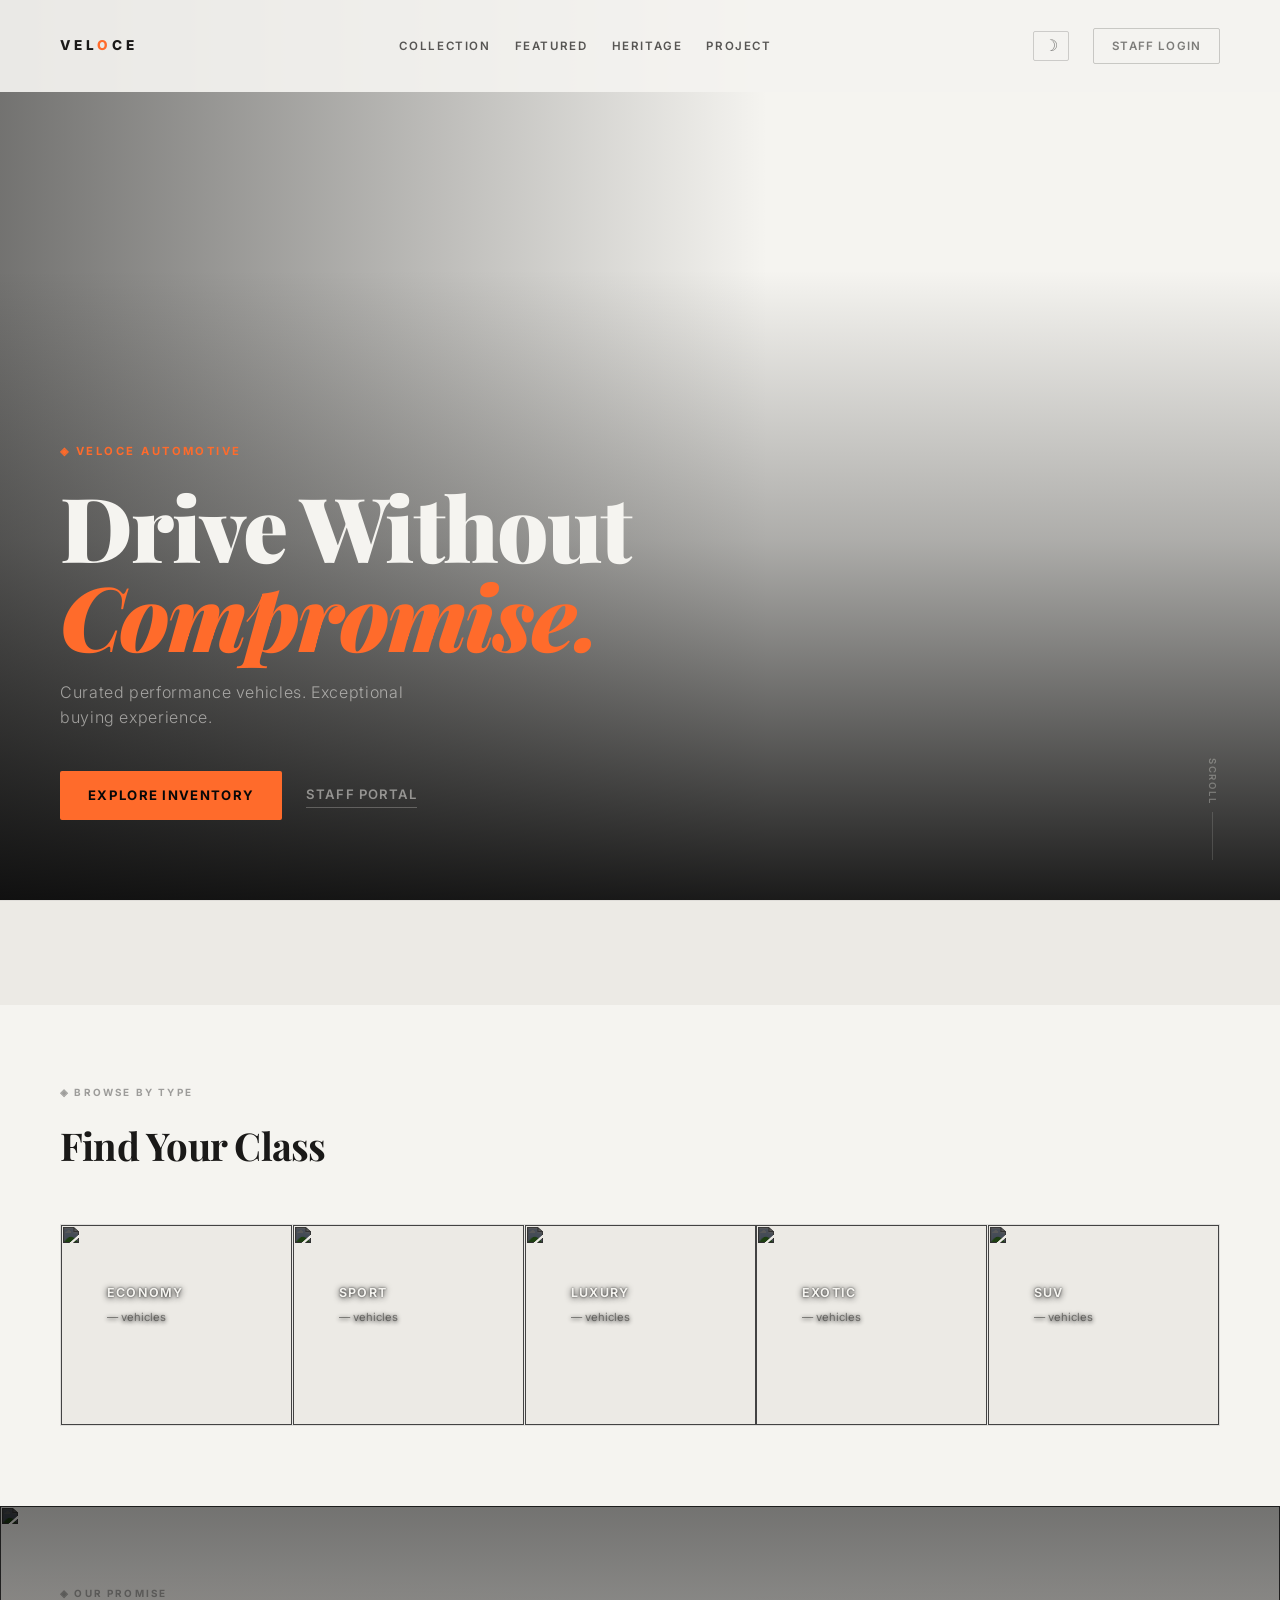
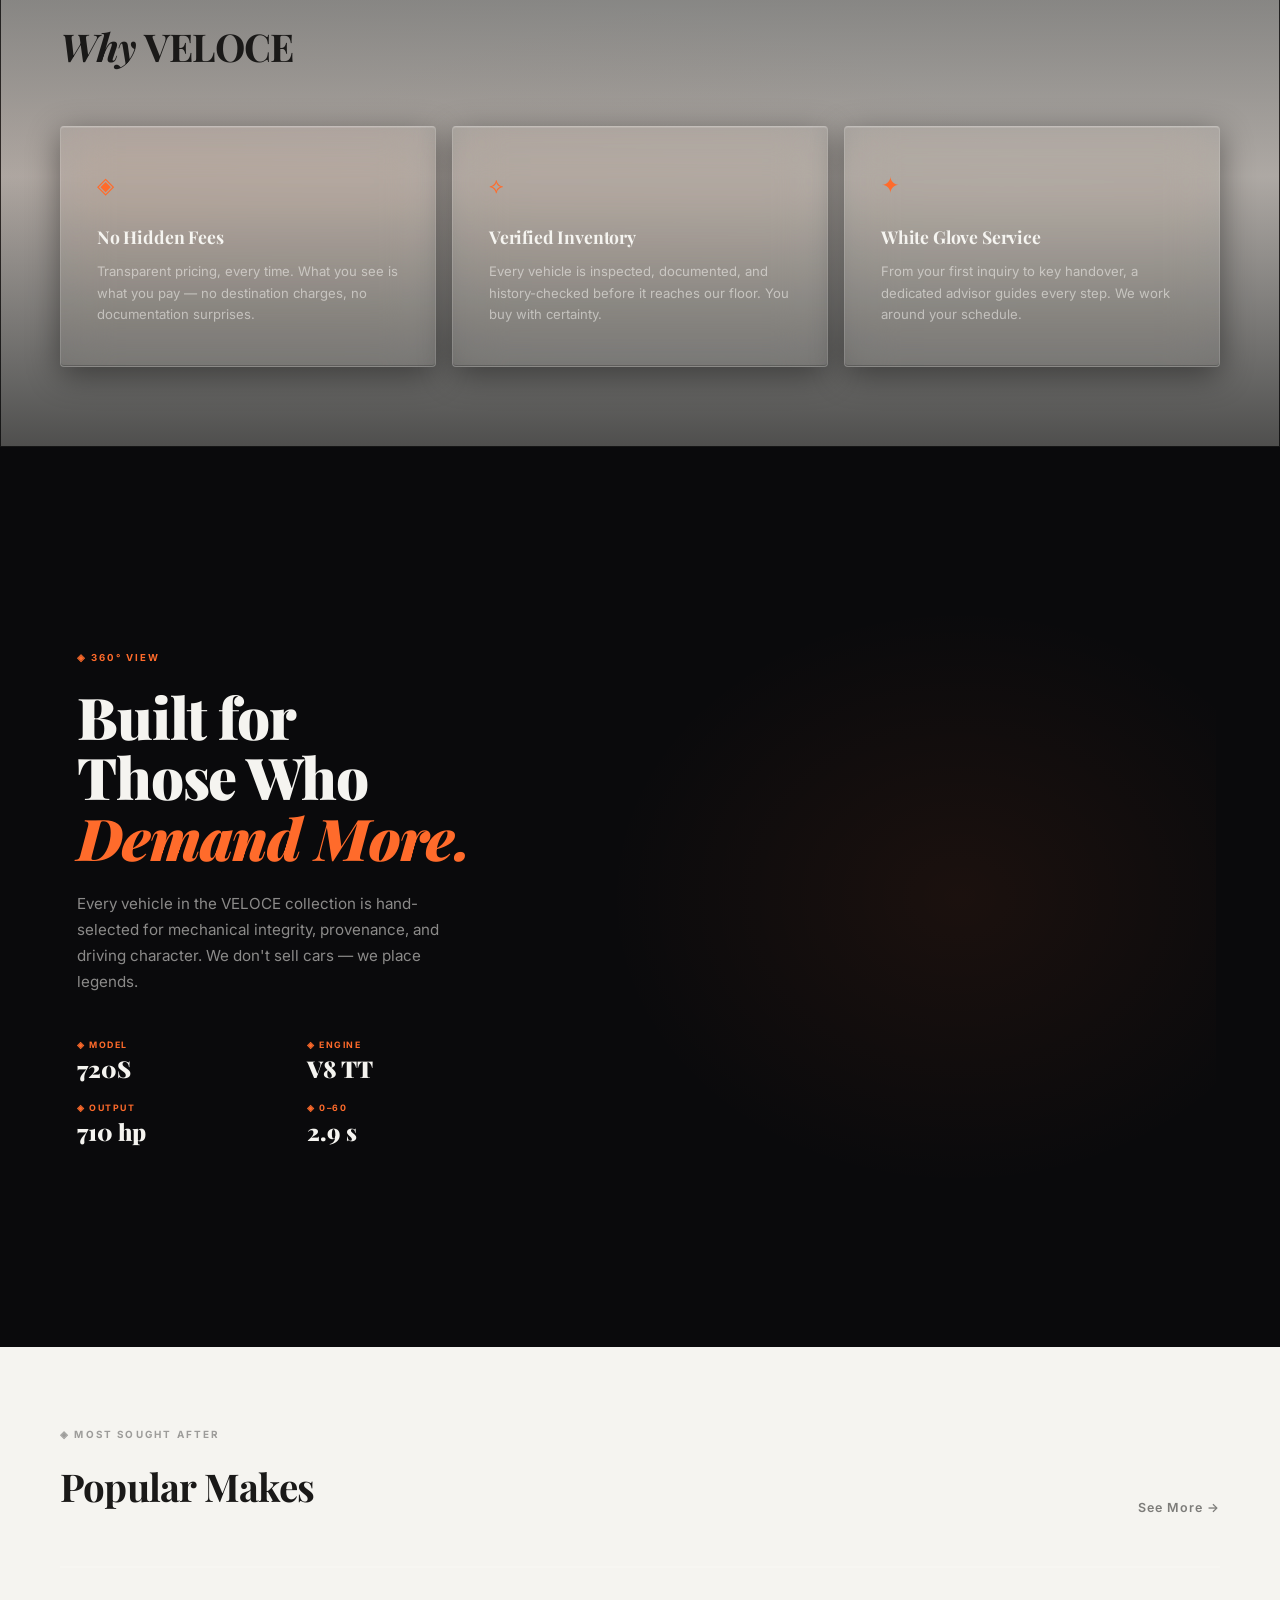
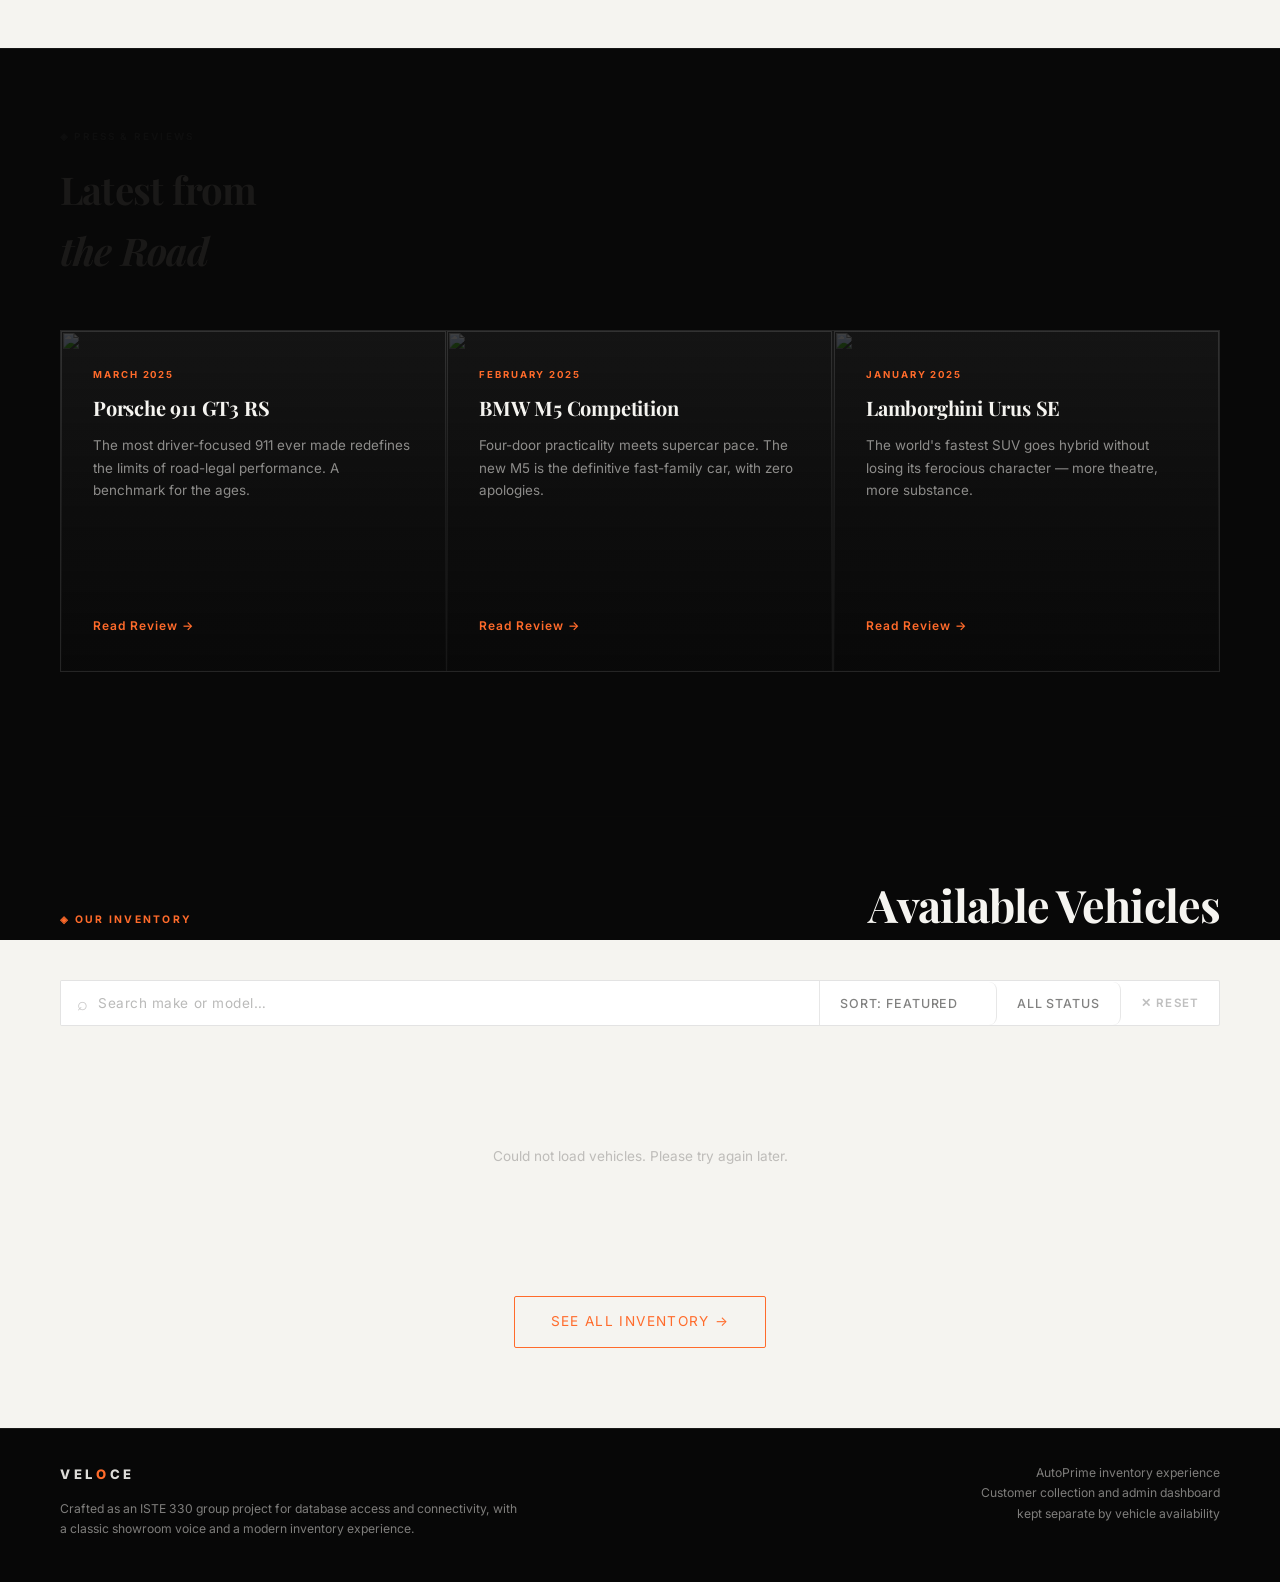
==== commit 29731281: "Sales, activity log, and light mode" ====
--- a/src/main/webapp/index.html
+++ b/src/main/webapp/index.html
@@ -3,266 +3,1950 @@
 <head>
   <meta charset="UTF-8" />
   <meta name="viewport" content="width=device-width, initial-scale=1.0" />
-  <title>AutoPrime — Premium Vehicle Dealership</title>
+  <title>VELOCE — Premium Automotive</title>
+  <link rel="preconnect" href="https://fonts.googleapis.com" />
+  <link rel="preconnect" href="https://fonts.gstatic.com" crossorigin />
+  <link rel="stylesheet" href="https://fonts.googleapis.com/css2?family=Inter:wght@300;400;500;600;700;800;900&family=Playfair+Display:ital,wght@0,700;0,900;1,700&display=swap" />
   <link rel="stylesheet" href="css/style.css" />
   <style>
-    /* ── Hero ── */
-    .hero {
-      padding: 80px 40px 60px;
-      text-align: center;
-      border-bottom: 1px solid var(--border);
+    /* ── VELOCE tokens ── */
+    :root {
+      --v-orange:      #FF6B2B;
+      --v-orange-dim:  rgba(255, 107, 43, 0.15);
+      --v-black:       #080808;
+      --v-dark:        #111111;
+      --v-white:       #F5F4F0;
+      --v-fade:        1500ms;
+    }
+
+    /* ── Reset for public page ── */
+    body.public-page { background: var(--v-black); }
+
+    /* ══════════════════════════════════════════
+       HERO
+    ══════════════════════════════════════════ */
+    .v-hero {
       position: relative;
-    }
-    .hero-logo {
-      font-size: 1rem;
-      font-weight: 700;
-      letter-spacing: .18em;
-      text-transform: uppercase;
-      color: var(--accent);
-      margin-bottom: 24px;
-    }
-    .hero h1 {
-      font-size: clamp(2rem, 5vw, 3.4rem);
-      font-weight: 800;
-      color: var(--text);
-      line-height: 1.15;
-      margin-bottom: 16px;
-    }
-    .hero p {
-      color: var(--muted);
-      font-size: 1rem;
-      max-width: 480px;
-      margin: 0 auto 32px;
-      line-height: 1.6;
-    }
-    .staff-btn {
+      width: 100%;
+      height: 100dvh;
+      min-height: 560px;
+      overflow: hidden;
+      display: flex;
+      align-items: flex-end;
+    }
+
+    /* Two video elements — crossfade loop */
+    .v-hero__video {
       position: absolute;
-      top: 24px;
-      right: 32px;
-    }
-
-    /* ── Catalogue ── */
-    .catalogue-wrap { max-width: 1200px; margin: 0 auto; padding: 40px 24px 80px; }
-    .catalogue-header {
+      inset: 0;
+      width: 100%;
+      height: 100%;
+      object-fit: cover;
+      transition: opacity var(--v-fade) ease;
+    }
+
+    #vHeroA { opacity: 1; z-index: 1; }
+    #vHeroB { opacity: 0; z-index: 2; }
+
+    /* Gradient overlays */
+    .v-hero__overlay {
+      position: absolute;
+      inset: 0;
+      z-index: 3;
+      background:
+        linear-gradient(to top,  rgba(8,8,8,0.92) 0%, rgba(8,8,8,0.3) 40%, transparent 70%),
+        linear-gradient(to right, rgba(8,8,8,0.55) 0%, transparent 60%);
+    }
+
+    /* Content */
+    .v-hero__content {
+      position: relative;
+      z-index: 4;
+      padding: 0 60px 80px;
+      max-width: 720px;
+    }
+
+    .v-hero__eyebrow {
+      font-family: 'Inter', sans-serif;
+      font-size: .7rem;
+      font-weight: 700;
+      letter-spacing: .22em;
+      text-transform: uppercase;
+      color: var(--v-orange);
+      margin-bottom: 20px;
+    }
+
+    .v-hero__headline {
+      font-family: 'Playfair Display', Georgia, serif;
+      font-size: clamp(3.2rem, 7vw, 6.5rem);
+      font-weight: 900;
+      line-height: 1.0;
+      letter-spacing: -.02em;
+      color: var(--v-white);
+      margin-bottom: 20px;
+    }
+
+    .v-hero__headline em {
+      font-style: italic;
+      color: var(--v-orange);
+    }
+
+    .v-hero__sub {
+      font-family: 'Inter', sans-serif;
+      font-size: clamp(.85rem, 1.4vw, 1rem);
+      font-weight: 300;
+      color: rgba(245, 244, 240, 0.55);
+      letter-spacing: .04em;
+      margin-bottom: 40px;
+      max-width: 360px;
+    }
+
+    .v-hero__cta-row {
+      display: flex;
+      align-items: center;
+      gap: 24px;
+    }
+
+    .v-hero__cta {
+      display: inline-flex;
+      align-items: center;
+      gap: 10px;
+      font-family: 'Inter', sans-serif;
+      font-size: .82rem;
+      font-weight: 700;
+      letter-spacing: .1em;
+      text-transform: uppercase;
+      color: var(--v-black);
+      background: var(--v-orange);
+      padding: 14px 28px;
+      border-radius: 2px;
+      text-decoration: none;
+      transition: background 140ms ease, transform 140ms ease;
+    }
+
+    .v-hero__cta:hover {
+      background: #ff8044;
+      transform: translateY(-2px);
+    }
+
+    .v-hero__cta-ghost {
+      font-family: 'Inter', sans-serif;
+      font-size: .82rem;
+      font-weight: 600;
+      letter-spacing: .08em;
+      text-transform: uppercase;
+      color: rgba(245, 244, 240, 0.5);
+      text-decoration: none;
+      border-bottom: 1px solid rgba(245, 244, 240, 0.25);
+      padding-bottom: 2px;
+      transition: color 140ms ease, border-color 140ms ease;
+    }
+
+    .v-hero__cta-ghost:hover {
+      color: var(--v-white);
+      border-color: var(--v-white);
+    }
+
+    /* Nav overlay */
+    .v-nav {
+      position: absolute;
+      top: 0; left: 0; right: 0;
+      z-index: 5;
       display: flex;
       align-items: center;
       justify-content: space-between;
-      margin-bottom: 24px;
+      padding: 28px 60px;
+      gap: 24px;
+    }
+
+    .v-nav__logo {
+      font-family: 'Inter', sans-serif;
+      font-size: .85rem;
+      font-weight: 800;
+      letter-spacing: .28em;
+      text-transform: uppercase;
+      color: var(--v-white);
+      text-decoration: none;
+    }
+
+    .v-nav__logo span { color: var(--v-orange); }
+
+    .v-nav__links {
+      display: flex;
+      align-items: center;
+      justify-content: center;
+      gap: 24px;
+      flex: 1;
+      min-width: 0;
+    }
+
+    .v-nav__link {
+      font-family: 'Inter', sans-serif;
+      font-size: .72rem;
+      font-weight: 600;
+      letter-spacing: .14em;
+      text-transform: uppercase;
+      color: rgba(245, 244, 240, 0.72);
+      text-decoration: none;
+      transition: color 140ms ease;
+      white-space: nowrap;
+    }
+
+    .v-nav__link:hover { color: var(--v-white); }
+
+    .v-nav__staff {
+      font-family: 'Inter', sans-serif;
+      font-size: .72rem;
+      font-weight: 600;
+      letter-spacing: .1em;
+      text-transform: uppercase;
+      color: rgba(245, 244, 240, 0.45);
+      text-decoration: none;
+      border: 1px solid rgba(245, 244, 240, 0.18);
+      padding: 8px 18px;
+      border-radius: 2px;
+      transition: color 140ms, border-color 140ms;
+    }
+
+    .v-nav__staff:hover {
+      color: var(--v-white);
+      border-color: rgba(245, 244, 240, 0.5);
+    }
+
+    /* Scroll indicator */
+    .v-hero__scroll {
+      position: absolute;
+      bottom: 40px;
+      right: 60px;
+      z-index: 4;
+      display: flex;
+      flex-direction: column;
+      align-items: center;
+      gap: 8px;
+    }
+
+    .v-hero__scroll span {
+      font-family: 'Inter', sans-serif;
+      font-size: .6rem;
+      font-weight: 600;
+      letter-spacing: .18em;
+      text-transform: uppercase;
+      color: rgba(245, 244, 240, 0.3);
+      writing-mode: vertical-rl;
+    }
+
+    .v-hero__scroll-line {
+      width: 1px;
+      height: 48px;
+      background: rgba(245, 244, 240, 0.15);
+      position: relative;
+      overflow: hidden;
+    }
+
+    .v-hero__scroll-line::after {
+      content: '';
+      position: absolute;
+      top: -100%;
+      left: 0;
+      width: 100%;
+      height: 100%;
+      background: var(--v-orange);
+      animation: scrollPulse 2s ease-in-out infinite;
+    }
+
+    @keyframes scrollPulse {
+      0%   { top: -100%; }
+      100% { top: 100%; }
+    }
+
+    /* ══════════════════════════════════════════
+       SECTION DIVIDER
+    ══════════════════════════════════════════ */
+    .v-divider {
+      background: var(--v-black);
+      padding: 64px 60px 0;
+    }
+
+    .v-divider__inner {
+      border-top: 1px solid rgba(245, 244, 240, 0.08);
+      padding-top: 52px;
+      display: flex;
+      align-items: baseline;
+      justify-content: space-between;
+      gap: 24px;
+      flex-wrap: wrap;
+    }
+
+    .v-divider__label {
+      font-family: 'Inter', sans-serif;
+      font-size: .65rem;
+      font-weight: 700;
+      letter-spacing: .22em;
+      text-transform: uppercase;
+      color: var(--v-orange);
+    }
+
+    .v-divider__title {
+      font-family: 'Playfair Display', Georgia, serif;
+      font-size: clamp(1.8rem, 3.5vw, 2.8rem);
+      font-weight: 700;
+      color: var(--v-white);
+      letter-spacing: -.02em;
+    }
+
+    /* ══════════════════════════════════════════
+       CATALOGUE (dark treatment)
+    ══════════════════════════════════════════ */
+    .v-catalogue {
+      background: var(--v-black);
+      padding: 40px 60px 80px;
+    }
+
+    .v-catalogue-header {
+      display: flex;
+      align-items: center;
+      justify-content: space-between;
+      margin-bottom: 28px;
       gap: 12px;
       flex-wrap: wrap;
     }
-    .catalogue-title { font-size: 1.1rem; font-weight: 700; color: var(--text); }
-    .catalogue-count { font-size: .82rem; color: var(--muted); }
-
-    /* Filter bar reused from style.css */
-    .catalogue-filters { margin-bottom: 28px; }
-
-    /* ── Car grid ── */
-    .car-grid {
+
+    .v-catalogue-count {
+      font-family: 'Inter', sans-serif;
+      font-size: .75rem;
+      color: rgba(245, 244, 240, 0.3);
+      letter-spacing: .06em;
+    }
+
+    /* Inventory filter bar */
+    .v-inv-filter {
+      display: flex;
+      align-items: center;
+      gap: 0;
+      margin-bottom: 40px;
+      border: 1px solid rgba(245,244,240,0.08);
+      border-radius: 2px;
+      overflow: hidden;
+    }
+
+    .v-inv-search {
+      display: flex;
+      align-items: center;
+      flex: 1;
+      border-right: 1px solid rgba(245,244,240,0.08);
+      padding: 0 16px;
+      gap: 10px;
+      background: rgba(245,244,240,0.03);
+    }
+
+    .v-inv-search-icon {
+      font-size: 1.1rem;
+      color: rgba(245,244,240,0.25);
+      line-height: 1;
+      flex-shrink: 0;
+    }
+
+    .v-inv-search input {
+      flex: 1;
+      background: transparent;
+      border: none;
+      outline: none;
+      font-family: 'Inter', sans-serif;
+      font-size: .85rem;
+      font-weight: 400;
+      color: var(--v-white);
+      letter-spacing: .02em;
+      padding: 14px 0;
+    }
+
+    .v-inv-search input::placeholder {
+      color: rgba(245,244,240,0.22);
+      letter-spacing: .04em;
+    }
+
+    .v-inv-controls {
+      display: flex;
+      align-items: center;
+    }
+
+    .v-inv-controls select {
+      appearance: none;
+      -webkit-appearance: none;
+      background: transparent;
+      border: none;
+      border-right: 1px solid rgba(245,244,240,0.08);
+      outline: none;
+      font-family: 'Inter', sans-serif;
+      font-size: .78rem;
+      font-weight: 500;
+      letter-spacing: .07em;
+      text-transform: uppercase;
+      color: rgba(245,244,240,0.5);
+      padding: 14px 20px;
+      cursor: pointer;
+      transition: color 150ms ease, background 150ms ease;
+    }
+
+    .v-inv-controls select:focus,
+    .v-inv-controls select:hover { color: var(--v-white); background: rgba(245,244,240,0.04); }
+
+    .v-inv-controls select option { background: #111; color: var(--v-white); }
+
+    .v-inv-reset {
+      background: transparent;
+      border: none;
+      outline: none;
+      font-family: 'Inter', sans-serif;
+      font-size: .72rem;
+      font-weight: 600;
+      letter-spacing: .1em;
+      text-transform: uppercase;
+      color: rgba(245,244,240,0.25);
+      padding: 14px 20px;
+      cursor: pointer;
+      transition: color 150ms ease;
+      white-space: nowrap;
+    }
+
+    .v-inv-reset:hover { color: var(--v-orange); }
+
+    @media (max-width: 680px) {
+      .v-inv-filter { flex-direction: column; }
+      .v-inv-search { border-right: none; border-bottom: 1px solid rgba(245,244,240,0.08); width: 100%; }
+      .v-inv-controls { width: 100%; }
+      .v-inv-controls select { flex: 1; }
+    }
+
+    /* Car grid */
+    .v-car-grid {
       display: grid;
-      grid-template-columns: repeat(auto-fill, minmax(280px, 1fr));
-      gap: 20px;
-    }
-    .car-card {
-      background: var(--surface-2);
-      border: 1px solid var(--border);
-      border-radius: var(--radius-lg);
+      grid-template-columns: repeat(3, 1fr);
+      gap: 22px;
+    }
+
+    .v-see-all {
+      display: flex;
+      justify-content: center;
+      margin-top: 48px;
+    }
+
+    .v-see-all a {
+      font-family: 'Inter', sans-serif;
+      font-size: .85rem;
+      letter-spacing: .1em;
+      text-transform: uppercase;
+      color: var(--v-orange);
+      border: 1px solid var(--v-orange);
+      padding: 14px 36px;
+      border-radius: 2px;
+      text-decoration: none;
+      transition: background 160ms ease, color 160ms ease;
+    }
+
+    .v-see-all a:hover {
+      background: var(--v-orange);
+      color: var(--v-black);
+    }
+
+    .v-car-card {
+      position: relative;
+      min-height: 360px;
+      border-radius: 22px;
       overflow: hidden;
+      background: #0f0f0f;
       cursor: pointer;
-      transition: transform var(--dur-fast) var(--ease), box-shadow var(--dur-fast) var(--ease);
-    }
-    .car-card:hover {
-      transform: translateY(-3px);
-      box-shadow: var(--shadow-md);
-    }
-    .car-card-img {
+      box-shadow: 0 24px 60px rgba(0,0,0,.36);
+      transition: transform 220ms ease, box-shadow 220ms ease;
+    }
+
+    .v-car-card:hover {
+      transform: translateY(-4px);
+      box-shadow: 0 30px 72px rgba(0,0,0,.48);
+    }
+
+    .v-car-card-img {
+      position: absolute;
+      inset: 0;
       width: 100%;
-      height: 180px;
+      height: 100%;
       object-fit: cover;
       display: block;
-      background: var(--surface-3);
-    }
-    .car-card-img-placeholder {
-      width: 100%;
-      height: 180px;
+      filter: brightness(0.82);
+      transition: filter 220ms ease, transform 220ms ease;
+    }
+
+    .v-car-card:hover .v-car-card-img {
+      filter: brightness(0.95);
+      transform: scale(1.03);
+    }
+
+    .v-car-card::after {
+      content: '';
+      position: absolute;
+      inset: 0;
+      background:
+        linear-gradient(to top, rgba(0,0,0,.94) 0%, rgba(0,0,0,.72) 26%, rgba(0,0,0,.22) 58%, rgba(0,0,0,.06) 100%);
+      pointer-events: none;
+    }
+
+    .v-car-card-img-placeholder {
+      position: absolute;
+      inset: 0;
       display: flex;
       align-items: center;
       justify-content: center;
-      background: var(--surface-3);
-      font-size: 3rem;
-    }
-    .car-card-body { padding: 16px 18px; }
-    .car-card-title { font-weight: 700; color: var(--text); font-size: .97rem; margin-bottom: 4px; }
-    .car-card-sub   { font-size: .8rem; color: var(--muted); margin-bottom: 12px; }
-    .car-card-footer {
+      background:
+        radial-gradient(circle at top, rgba(255,255,255,.08), transparent 38%),
+        linear-gradient(135deg, #181818 0%, #0e0e0e 100%);
+      font-size: 2.5rem;
+      color: rgba(245, 244, 240, 0.15);
+    }
+
+    .v-car-card-body {
+      position: absolute;
+      inset: auto 0 0;
+      z-index: 1;
+      padding: 22px 22px 20px;
+      display: flex;
+      flex-direction: column;
+    }
+
+    .v-car-card-make {
+      font-family: 'Inter', sans-serif;
+      font-size: .62rem;
+      font-weight: 700;
+      letter-spacing: .16em;
+      text-transform: uppercase;
+      color: rgba(245, 244, 240, 0.72);
+      margin-bottom: 6px;
+    }
+
+    .v-car-card-title {
+      font-family: 'Playfair Display', serif;
+      font-weight: 700;
+      font-size: 1.45rem;
+      color: var(--v-white);
+      margin-bottom: 6px;
+      line-height: 1.2;
+      max-width: 13ch;
+    }
+
+    .v-car-card-sub {
+      font-family: 'Inter', sans-serif;
+      font-size: .76rem;
+      color: rgba(245, 244, 240, 0.72);
+      margin-bottom: 14px;
+    }
+
+    .v-car-card-footer {
       display: flex;
       align-items: center;
       justify-content: space-between;
-    }
-    .car-card-price { font-weight: 800; color: var(--accent); font-size: 1rem; }
-
-    .empty-state {
+      gap: 12px;
+    }
+
+    .v-car-card-price {
+      font-family: 'Inter', sans-serif;
+      font-weight: 700;
+      font-size: 1rem;
+      color: var(--v-white);
+    }
+
+    .v-badge {
+      font-family: 'Inter', sans-serif;
+      font-size: .58rem;
+      font-weight: 700;
+      letter-spacing: .1em;
+      text-transform: uppercase;
+      padding: 5px 10px;
+      border-radius: 999px;
+      border: 1px solid transparent;
+    }
+
+    .v-badge-available { background: rgba(5, 150, 105, 0.16); color: #c7f9e6; border-color: rgba(199,249,230,.16); }
+    .v-badge-sold      { background: rgba(220, 38, 38, 0.18); color: #ffd4d4; border-color: rgba(255,212,212,.14); }
+    .v-badge-reserved  { background: rgba(217, 119, 6, 0.18); color: #ffe2b0; border-color: rgba(255,226,176,.16); }
+
+    .v-car-card-note {
+      margin-top: 12px;
+      font-size: .74rem;
+      line-height: 1.5;
+      color: rgba(245, 244, 240, 0.76);
+    }
+
+    .v-empty-state {
       grid-column: 1 / -1;
       text-align: center;
-      padding: 60px 0;
-      color: var(--muted);
-      font-size: .9rem;
-    }
-
-    /* Loading shimmer */
-    .shimmer {
-      background: linear-gradient(90deg, var(--surface-2) 25%, var(--surface-3) 50%, var(--surface-2) 75%);
+      padding: 80px 0;
+      font-family: 'Inter', sans-serif;
+      font-size: .85rem;
+      color: rgba(245, 244, 240, 0.2);
+    }
+
+    /* Shimmer — dark */
+    .v-shimmer {
+      background: linear-gradient(90deg,
+        rgba(255,255,255,.03) 25%,
+        rgba(255,255,255,.07) 50%,
+        rgba(255,255,255,.03) 75%);
       background-size: 200% 100%;
-      animation: shimmer 1.4s infinite;
-      border-radius: var(--radius);
-    }
-    @keyframes shimmer { to { background-position: -200% 0; } }
-    .shimmer-card {
-      background: var(--surface-2);
-      border: 1px solid var(--border);
-      border-radius: var(--radius-lg);
+      animation: vShimmer 1.6s infinite;
+    }
+
+    @keyframes vShimmer { to { background-position: -200% 0; } }
+
+    .v-shimmer-card {
+      background: #0f0f0f;
+      border-radius: 22px;
       overflow: hidden;
-    }
-    .shimmer-img  { height: 180px; }
-    .shimmer-body { padding: 16px 18px; display: flex; flex-direction: column; gap: 10px; }
-    .shimmer-line { height: 14px; border-radius: 4px; }
-    .shimmer-line.short { width: 55%; }
+      display: flex;
+      flex-direction: column;
+      min-height: 360px;
+    }
+
+    .v-shimmer-img  { height: 240px; }
+    .v-shimmer-body { padding: 20px 22px; display: flex; flex-direction: column; gap: 10px; }
+    .v-shimmer-line { height: 13px; border-radius: 1px; }
+    .v-shimmer-line.short { width: 50%; }
+
+    .v-footer {
+      background: #070707;
+      border-top: 1px solid rgba(245, 244, 240, 0.08);
+      padding: 34px 60px 42px;
+    }
+
+    .v-footer__inner {
+      display: flex;
+      align-items: flex-start;
+      justify-content: space-between;
+      gap: 28px;
+      flex-wrap: wrap;
+    }
+
+    .v-footer__brand {
+      max-width: 460px;
+    }
+
+    .v-footer__logo {
+      display: inline-block;
+      margin-bottom: 14px;
+      font-family: 'Inter', sans-serif;
+      font-size: .82rem;
+      font-weight: 800;
+      letter-spacing: .28em;
+      text-transform: uppercase;
+      color: var(--v-white);
+    }
+
+    .v-footer__logo span { color: var(--v-orange); }
+
+    .v-footer__text,
+    .v-footer__meta {
+      font-size: .76rem;
+      line-height: 1.7;
+      color: rgba(245, 244, 240, 0.54);
+    }
+
+    .v-footer__meta {
+      text-align: right;
+      max-width: 260px;
+    }
+
+    /* ══════════════════════════════════════════
+       BRAND LOGOS STRIP
+    ══════════════════════════════════════════ */
+    .v-brands {
+      background: #0d0d0d;
+      border-top: 1px solid rgba(255,255,255,.06);
+      padding: 28px 60px;
+      display: flex;
+      align-items: center;
+      justify-content: space-between;
+      gap: 16px;
+      flex-wrap: wrap;
+    }
+
+    .v-brand-logo {
+      display: inline-block;
+      width: 48px;
+      height: 48px;
+      background-color: rgba(245,244,240,.28);
+      transition: background-color 220ms ease;
+      cursor: default;
+      flex-shrink: 0;
+      -webkit-mask-size: contain;
+      -webkit-mask-repeat: no-repeat;
+      -webkit-mask-position: center;
+      mask-size: contain;
+      mask-repeat: no-repeat;
+      mask-position: center;
+    }
+    .v-brand-logo:hover { background-color: var(--v-orange); }
+
+    .v-brand-logo--bmw        { -webkit-mask-image: url('https://cdn.simpleicons.org/bmw'); mask-image: url('https://cdn.simpleicons.org/bmw'); }
+    .v-brand-logo--audi       { -webkit-mask-image: url('https://cdn.simpleicons.org/audi'); mask-image: url('https://cdn.simpleicons.org/audi'); }
+    .v-brand-logo--porsche    { -webkit-mask-image: url('https://cdn.simpleicons.org/porsche'); mask-image: url('https://cdn.simpleicons.org/porsche'); }
+    .v-brand-logo--ferrari    { -webkit-mask-image: url('https://cdn.simpleicons.org/ferrari'); mask-image: url('https://cdn.simpleicons.org/ferrari'); }
+    .v-brand-logo--lamborghini{ -webkit-mask-image: url('https://cdn.simpleicons.org/lamborghini'); mask-image: url('https://cdn.simpleicons.org/lamborghini'); }
+    .v-brand-logo--rolls-royce   { -webkit-mask-image: url('https://cdn.simpleicons.org/rollsroyce'); mask-image: url('https://cdn.simpleicons.org/rollsroyce'); }
+    .v-brand-logo--toyota     { -webkit-mask-image: url('https://cdn.simpleicons.org/toyota'); mask-image: url('https://cdn.simpleicons.org/toyota'); }
+    .v-brand-logo--volkswagen { -webkit-mask-image: url('https://cdn.simpleicons.org/volkswagen'); mask-image: url('https://cdn.simpleicons.org/volkswagen'); }
+    .v-brand-logo--honda      { -webkit-mask-image: url('https://cdn.simpleicons.org/honda'); mask-image: url('https://cdn.simpleicons.org/honda'); }
+    .v-brand-logo--mclaren    { -webkit-mask-image: url('https://cdn.simpleicons.org/mclaren'); mask-image: url('https://cdn.simpleicons.org/mclaren'); }
+
+    /* ══════════════════════════════════════════
+       CAR CATEGORIES
+    ══════════════════════════════════════════ */
+    .v-categories {
+      background: #0a0a0a;
+      padding: 80px 60px;
+    }
+
+    .v-section-label {
+      font-family: 'Inter', sans-serif;
+      font-size: .62rem;
+      font-weight: 700;
+      letter-spacing: .22em;
+      text-transform: uppercase;
+      color: var(--v-orange);
+      margin-bottom: 14px;
+    }
+
+    .v-section-heading {
+      font-family: 'Playfair Display', Georgia, serif;
+      font-size: clamp(1.8rem, 3vw, 2.6rem);
+      font-weight: 700;
+      color: var(--v-white);
+      letter-spacing: -.02em;
+      margin-bottom: 48px;
+    }
+
+    .v-cat-grid {
+      display: grid;
+      grid-template-columns: repeat(5, 1fr);
+      gap: 1px;
+      background: rgba(245,244,240,.06);
+      border: 1px solid rgba(245,244,240,.06);
+    }
+
+    .v-cat-tile {
+      background: #0f0f0f;
+      padding: 32px 24px;
+      cursor: pointer;
+      transition: background 200ms ease;
+      display: flex;
+      flex-direction: column;
+      align-items: flex-start;
+      gap: 14px;
+      border: none;
+      width: 100%;
+      text-align: left;
+    }
+
+    .v-cat-tile:hover { background: #161616; }
+    .v-cat-tile:hover .v-cat-icon { color: var(--v-orange); }
+    .v-cat-tile--active { background: #161616; border-color: var(--v-orange); }
+    .v-cat-tile--active .v-cat-icon { color: var(--v-orange); }
+
+    .v-cat-icon {
+      font-size: 1.6rem;
+      color: rgba(245,244,240,.3);
+      transition: color 200ms ease;
+      line-height: 1;
+    }
+
+    .v-cat-name {
+      font-family: 'Inter', sans-serif;
+      font-size: .78rem;
+      font-weight: 700;
+      letter-spacing: .1em;
+      text-transform: uppercase;
+      color: var(--v-white);
+      text-shadow: 0 1px 6px rgba(0,0,0,.9), 0 0 2px rgba(0,0,0,.7);
+    }
+
+    .v-cat-count {
+      font-family: 'Inter', sans-serif;
+      font-size: .7rem;
+      color: rgba(245,244,240,.55);
+      text-shadow: 0 1px 4px rgba(0,0,0,.9);
+    }
+
+    /* ══════════════════════════════════════════
+       TRUST SECTION — car bg + liquid glass
+    ══════════════════════════════════════════ */
+    .v-trust {
+      padding: 80px 60px;
+      position: relative;
+      overflow: hidden;
+    }
+
+    .v-trust-bg {
+      position: absolute;
+      inset: 0;
+      width: 100%;
+      height: 100%;
+      object-fit: cover;
+      object-position: center 40%;
+      filter: brightness(.28) saturate(1.2);
+    }
+
+    .v-trust::before {
+      content: '';
+      position: absolute;
+      inset: 0;
+      background:
+        linear-gradient(to bottom, rgba(8,8,8,.55) 0%, rgba(8,8,8,.3) 50%, rgba(8,8,8,.7) 100%),
+        radial-gradient(ellipse at 10% 50%, rgba(255,107,43,.08) 0%, transparent 55%),
+        radial-gradient(ellipse at 90% 50%, rgba(255,107,43,.05) 0%, transparent 55%);
+      pointer-events: none;
+      z-index: 1;
+    }
+
+    .v-trust > :not(.v-trust-bg) { position: relative; z-index: 2; }
+
+    .v-trust-grid {
+      display: grid;
+      grid-template-columns: repeat(3, 1fr);
+      gap: 16px;
+      margin-top: 48px;
+    }
+
+    /* Liquid glass cards */
+    .v-trust-col {
+      background: rgba(255, 255, 255, 0.07);
+      backdrop-filter: blur(24px) saturate(180%);
+      -webkit-backdrop-filter: blur(24px) saturate(180%);
+      border: 1px solid rgba(255, 255, 255, 0.14);
+      border-top: 1px solid rgba(255, 255, 255, 0.28);
+      box-shadow:
+        0 8px 32px rgba(0, 0, 0, 0.45),
+        inset 0 1px 0 rgba(255, 255, 255, 0.12),
+        inset 0 -1px 0 rgba(0, 0, 0, 0.2);
+      padding: 40px 36px;
+      border-radius: 4px;
+      transition: background 240ms ease, box-shadow 240ms ease;
+    }
+
+    .v-trust-col:hover {
+      background: rgba(255, 255, 255, 0.11);
+      box-shadow:
+        0 12px 48px rgba(0, 0, 0, 0.55),
+        inset 0 1px 0 rgba(255, 255, 255, 0.18),
+        inset 0 -1px 0 rgba(0, 0, 0, 0.25);
+    }
+
+    .v-trust-icon {
+      font-size: 1.4rem;
+      color: var(--v-orange);
+      margin-bottom: 20px;
+      display: block;
+    }
+
+    .v-trust-title {
+      font-family: 'Playfair Display', Georgia, serif;
+      font-size: 1.1rem;
+      font-weight: 700;
+      color: var(--v-white);
+      margin-bottom: 10px;
+      letter-spacing: -.01em;
+    }
+
+    .v-trust-body {
+      font-family: 'Inter', sans-serif;
+      font-size: .82rem;
+      color: rgba(245,244,240,.55);
+      line-height: 1.65;
+    }
+
+    /* ══════════════════════════════════════════
+       CATEGORIES — car type image tiles
+    ══════════════════════════════════════════ */
+    .v-cat-tile {
+      position: relative;
+      overflow: hidden;
+      min-height: 200px;
+    }
+
+    .v-cat-tile-bg {
+      position: absolute;
+      inset: 0;
+      width: 100%;
+      height: 100%;
+      object-fit: cover;
+      object-position: center;
+      filter: brightness(.35) saturate(1.1);
+      transition: filter 300ms ease, transform 400ms ease;
+    }
+
+    .v-cat-tile:hover .v-cat-tile-bg {
+      filter: brightness(.48) saturate(1.3);
+      transform: scale(1.05);
+    }
+
+    .v-cat-tile--active .v-cat-tile-bg {
+      filter: brightness(.42) saturate(1.4);
+    }
+
+    .v-cat-tile-inner {
+      position: relative;
+      z-index: 2;
+      display: flex;
+      flex-direction: column;
+      align-items: flex-start;
+      gap: 10px;
+      padding: 28px 22px;
+      height: 100%;
+      background: transparent;
+    }
+
+
+    /* ══════════════════════════════════════════
+       FEATURED VEHICLES
+    ══════════════════════════════════════════ */
+    .v-featured {
+      background: #0c0c0c;
+      padding: 80px 60px;
+    }
+
+    .v-featured-header {
+      display: flex;
+      align-items: flex-end;
+      justify-content: space-between;
+      margin-bottom: 48px;
+      gap: 16px;
+    }
+
+    .v-explore-link {
+      font-family: 'Inter', sans-serif;
+      font-size: .78rem;
+      font-weight: 600;
+      letter-spacing: .08em;
+      color: var(--v-orange);
+      text-decoration: none;
+      transition: opacity 200ms ease;
+      white-space: nowrap;
+    }
+
+    .v-explore-link:hover { opacity: .75; }
+
+    .v-feat-grid {
+      display: grid;
+      grid-template-columns: repeat(3, 1fr);
+      gap: 1px;
+      background: rgba(245,244,240,.06);
+      border: 1px solid rgba(245,244,240,.06);
+    }
+
+    .v-feat-card {
+      background: #0f0f0f;
+      cursor: pointer;
+      transition: background 200ms ease;
+      display: flex;
+      flex-direction: column;
+    }
+
+    .v-feat-card:hover { background: #141414; }
+    .v-feat-card:hover .v-feat-img { filter: brightness(1.05); }
+
+    .v-feat-img {
+      width: 100%;
+      height: 260px;
+      object-fit: cover;
+      object-position: center 55%;
+      display: block;
+      filter: brightness(.88);
+      transition: filter 220ms ease;
+    }
+
+    .v-feat-img-placeholder {
+      width: 100%;
+      height: 260px;
+      background: #181818;
+      display: flex;
+      align-items: center;
+      justify-content: center;
+      font-size: 2.5rem;
+      color: rgba(245,244,240,.08);
+    }
+
+    .v-feat-body { padding: 28px 28px 24px; flex: 1; display: flex; flex-direction: column; }
+
+    .v-feat-eyebrow {
+      font-family: 'Inter', sans-serif;
+      font-size: .58rem;
+      font-weight: 700;
+      letter-spacing: .2em;
+      text-transform: uppercase;
+      color: var(--v-orange);
+      margin-bottom: 8px;
+    }
+
+    .v-feat-make {
+      font-family: 'Inter', sans-serif;
+      font-size: .62rem;
+      font-weight: 700;
+      letter-spacing: .14em;
+      text-transform: uppercase;
+      color: rgba(245,244,240,.3);
+      margin-bottom: 4px;
+    }
+
+    .v-feat-title {
+      font-family: 'Playfair Display', serif;
+      font-size: 1.2rem;
+      font-weight: 700;
+      color: var(--v-white);
+      margin-bottom: 4px;
+      line-height: 1.2;
+    }
+
+    .v-feat-year {
+      font-family: 'Inter', sans-serif;
+      font-size: .75rem;
+      color: rgba(245,244,240,.28);
+      flex: 1;
+      margin-bottom: 20px;
+    }
+
+    .v-feat-footer {
+      display: flex;
+      align-items: center;
+      justify-content: space-between;
+      border-top: 1px solid rgba(245,244,240,.07);
+      padding-top: 16px;
+    }
+
+    .v-feat-price {
+      font-family: 'Inter', sans-serif;
+      font-weight: 700;
+      font-size: .95rem;
+      color: var(--v-white);
+    }
+
+    .v-feat-arrow {
+      font-size: 1.1rem;
+      color: var(--v-orange);
+      transition: transform 200ms ease;
+    }
+
+    .v-feat-card:hover .v-feat-arrow { transform: translateX(4px); }
+
+    /* ══════════════════════════════════════════
+       CAR TURNTABLE — split layout
+    ══════════════════════════════════════════ */
+    .v-turntable {
+      background: #0a0a0c;
+      min-height: 100vh;
+      display: flex;
+      align-items: center;
+      padding: clamp(60px, 8vw, 120px) clamp(24px, 6vw, 100px);
+      gap: clamp(32px, 5vw, 80px);
+      position: relative;
+      overflow: hidden;
+    }
+
+    /* ambient glow behind the car */
+    .v-turntable::after {
+      content: '';
+      position: absolute;
+      right: 5%;
+      top: 50%;
+      transform: translateY(-50%);
+      width: 50%;
+      height: 70%;
+      background: radial-gradient(ellipse at 60% 50%, rgba(255,107,43,.07) 0%, transparent 65%);
+      pointer-events: none;
+    }
+
+    .v-turntable__left {
+      flex: 0 0 auto;
+      width: clamp(280px, 38%, 480px);
+      z-index: 2;
+    }
+
+    .v-turntable__right {
+      flex: 1 1 auto;
+      display: flex;
+      align-items: center;
+      justify-content: center;
+      z-index: 2;
+      min-width: 0;
+    }
+
+    .v-turntable__img {
+      width: 100%;
+      max-width: 780px;
+      height: auto;
+      object-fit: contain;
+      display: block;
+      filter: drop-shadow(0 32px 64px rgba(0,0,0,.8));
+      user-select: none;
+      -webkit-user-drag: none;
+    }
+
+    .v-turntable__eyebrow {
+      font-family: 'Inter', sans-serif;
+      font-size: .6rem;
+      font-weight: 700;
+      letter-spacing: .22em;
+      text-transform: uppercase;
+      color: var(--v-orange);
+      margin-bottom: 20px;
+      display: block;
+    }
+
+    .v-turntable__headline {
+      font-family: 'Playfair Display', Georgia, serif;
+      font-size: clamp(2.6rem, 4.5vw, 4.2rem);
+      font-weight: 900;
+      line-height: 1.05;
+      letter-spacing: -.02em;
+      color: var(--v-white);
+      margin: 0 0 24px;
+    }
+
+    .v-turntable__headline em {
+      font-style: italic;
+      color: var(--v-orange);
+    }
+
+    .v-turntable__body {
+      font-family: 'Inter', sans-serif;
+      font-size: .95rem;
+      line-height: 1.7;
+      color: rgba(245,244,240,.55);
+      max-width: 380px;
+      margin: 0 0 44px;
+    }
+
+    .v-turntable__specs {
+      display: grid;
+      grid-template-columns: 1fr 1fr;
+      gap: 20px 32px;
+    }
+
+    .v-tt-spec-label {
+      font-family: 'Inter', sans-serif;
+      font-size: .55rem;
+      font-weight: 700;
+      letter-spacing: .18em;
+      text-transform: uppercase;
+      color: var(--v-orange);
+      display: block;
+      margin-bottom: 5px;
+    }
+
+    .v-tt-spec-value {
+      font-family: 'Playfair Display', Georgia, serif;
+      font-size: 1.45rem;
+      font-weight: 900;
+      color: var(--v-white);
+      line-height: 1;
+    }
+
+    /* keep old overlay class in case referenced elsewhere — hidden */
+    .v-tt-overlay { display: none; }
+
+    /* unused arc — hidden */
+    .v-turntable__progress { display: none; }
+
+    .v-tt-overlay-label, .v-tt-overlay-headline {
+      /* retained for selector safety */
+      font-family: 'Playfair Display', Georgia, serif;
+      font-size: clamp(2.2rem, 5vw, 4.5rem);
+      font-weight: 900;
+      letter-spacing: -.02em;
+      line-height: 1;
+      color: var(--v-white);
+    }
+
+    /* ══════════════════════════════════════════
+       SCROLL SCRUB
+    ══════════════════════════════════════════ */
+    .v-scrub {
+      height: 300vh;
+      position: relative;
+    }
+
+    .v-scrub__sticky {
+      position: sticky;
+      top: 0;
+      height: 100vh;
+      overflow: hidden;
+    }
+
+    #vScrub {
+      position: absolute;
+      inset: 0;
+      width: 100%;
+      height: 100%;
+      object-fit: cover;
+    }
+
+    .v-scrub__overlay {
+      position: absolute;
+      inset: 0;
+      background:
+        linear-gradient(to top,  rgba(8,8,8,0.75) 0%, transparent 40%),
+        linear-gradient(to right, rgba(8,8,8,0.50) 0%, transparent 55%);
+      z-index: 1;
+    }
+
+    .v-scrub__copy {
+      position: absolute;
+      bottom: 80px;
+      left: 60px;
+      z-index: 2;
+      animation: scrubCopyFade linear both;
+      animation-timeline: scroll(root);
+      animation-range: 5% 95%;
+    }
+
+    @keyframes scrubCopyFade {
+      0%   { opacity: 0; transform: translateY(24px); }
+      12%  { opacity: 1; transform: translateY(0); }
+      88%  { opacity: 1; transform: translateY(0); }
+      100% { opacity: 0; transform: translateY(-16px); }
+    }
+
+    .v-scrub__label {
+      font-family: 'Inter', sans-serif;
+      font-size: .62rem;
+      font-weight: 700;
+      letter-spacing: .22em;
+      text-transform: uppercase;
+      color: var(--v-orange);
+      display: block;
+      margin-bottom: 14px;
+    }
+
+    .v-scrub__headline {
+      font-family: 'Playfair Display', Georgia, serif;
+      font-size: clamp(2.8rem, 6vw, 5.5rem);
+      font-weight: 900;
+      line-height: 1.0;
+      letter-spacing: -.02em;
+      color: var(--v-white);
+    }
+
+    .v-scrub__headline em {
+      font-style: italic;
+      color: var(--v-orange);
+    }
+
+    /* ══════════════════════════════════════════
+       PRESS & REVIEWS
+    ══════════════════════════════════════════ */
+    .v-reviews {
+      background: #080808;
+      padding: 80px 60px;
+      border-top: 1px solid rgba(245,244,240,.06);
+    }
+
+    .v-reviews-grid {
+      display: grid;
+      grid-template-columns: repeat(3, 1fr);
+      gap: 1px;
+      background: rgba(245,244,240,.06);
+      border: 1px solid rgba(245,244,240,.06);
+      margin-top: 48px;
+    }
+
+    .v-review-card {
+      position: relative;
+      overflow: hidden;
+      min-height: 340px;
+      display: flex;
+      flex-direction: column;
+      cursor: default;
+    }
+
+    .v-review-card-bg {
+      position: absolute;
+      inset: 0;
+      width: 100%;
+      height: 100%;
+      object-fit: cover;
+      object-position: center;
+      filter: brightness(.3) saturate(1.1);
+      transition: filter 400ms ease, transform 500ms ease;
+    }
+
+    .v-review-card:hover .v-review-card-bg {
+      filter: brightness(.45) saturate(1.3);
+      transform: scale(1.04);
+    }
+
+    .v-review-card-content {
+      position: relative;
+      z-index: 2;
+      padding: 36px 32px;
+      display: flex;
+      flex-direction: column;
+      gap: 14px;
+      flex: 1;
+      background: linear-gradient(to top, rgba(8,8,8,.95) 0%, rgba(8,8,8,.6) 50%, rgba(8,8,8,.15) 100%);
+    }
+
+    .v-review-date {
+      font-family: 'Inter', sans-serif;
+      font-size: .6rem;
+      font-weight: 700;
+      letter-spacing: .2em;
+      text-transform: uppercase;
+      color: var(--v-orange);
+    }
+
+    .v-review-title {
+      font-family: 'Playfair Display', Georgia, serif;
+      font-size: 1.25rem;
+      font-weight: 700;
+      color: var(--v-white);
+      letter-spacing: -.01em;
+      line-height: 1.2;
+    }
+
+    .v-review-blurb {
+      font-family: 'Inter', sans-serif;
+      font-size: .84rem;
+      color: rgba(245,244,240,.55);
+      line-height: 1.65;
+      flex: 1;
+    }
+
+    .v-review-link {
+      font-family: 'Inter', sans-serif;
+      font-size: .75rem;
+      font-weight: 600;
+      letter-spacing: .08em;
+      color: var(--v-orange);
+      text-decoration: none;
+      transition: opacity 200ms ease;
+      align-self: flex-start;
+    }
+
+    .v-review-link:hover { opacity: .7; }
+
+    /* ── Light mode: keep overlay car-card text readable on dark gradient ── */
+    /* These win over style.css via cascade order (inline style is later in <head>) */
+    [data-theme="light"] .v-car-card-title { color: rgba(245,244,240,.92); }
+    [data-theme="light"] .v-car-card-price { color: rgba(245,244,240,.92); }
+    [data-theme="light"] .v-car-card-make  { color: rgba(245,244,240,.70); }
+    [data-theme="light"] .v-car-card-sub   { color: rgba(245,244,240,.65); }
+    [data-theme="light"] .v-car-card-note  { color: rgba(245,244,240,.60); }
+
+    /* ── Responsive ── */
+    @media (max-width: 900px) {
+      .v-cat-grid     { grid-template-columns: repeat(3, 1fr); }
+      .v-feat-grid    { grid-template-columns: 1fr; }
+      .v-trust-grid   { grid-template-columns: 1fr; gap: 12px; }
+      .v-reviews-grid { grid-template-columns: 1fr; }
+    }
+
+    @media (max-width: 768px) {
+      .v-nav            { padding: 20px 24px; }
+      .v-nav__links     { display: none; }
+      .v-hero__content  { padding: 0 24px 60px; }
+      .v-hero__scroll   { right: 24px; }
+      .v-brands         { padding: 20px 24px; }
+      .v-categories     { padding: 56px 24px; }
+      .v-cat-grid       { grid-template-columns: repeat(2, 1fr); }
+      .v-trust          { padding: 56px 24px; }
+      .v-turntable      { flex-direction: column; padding: 56px 24px; min-height: unset; }
+      .v-turntable__left { width: 100%; }
+      .v-turntable__right { width: 100%; }
+      .v-turntable__img  { max-width: 100%; }
+      .v-featured       { padding: 56px 24px; }
+      .v-reviews        { padding: 56px 24px; }
+      .v-divider        { padding: 48px 24px 0; }
+      .v-catalogue      { padding: 32px 24px 60px; }
+      .v-footer         { padding: 32px 24px 40px; }
+      .v-footer__meta   { text-align: left; }
+    }
   </style>
 </head>
 <body class="public-page">
 
-<!-- Hero -->
-<header class="hero">
-  <a href="/login.html" class="staff-btn">Staff Login</a>
-  <div class="hero-logo">◈ AutoPrime</div>
-  <h1>Find Your Perfect Vehicle</h1>
-  <p>Browse our full inventory of premium vehicles. No account needed.</p>
-</header>
-
-<!-- Catalogue -->
-<div class="catalogue-wrap">
-
-  <div class="catalogue-header">
-    <span class="catalogue-title">Available Vehicles</span>
-    <span class="catalogue-count" id="count"></span>
+<!-- ══ NAV ══ -->
+<nav class="v-nav">
+  <a href="/" class="v-nav__logo">VEL<span>O</span>CE</a>
+  <div class="v-nav__links" aria-label="Primary">
+    <a href="#catalogue" class="v-nav__link">Collection</a>
+    <a href="#featured-heading" class="v-nav__link">Featured</a>
+    <a href="#trust-heading" class="v-nav__link">Heritage</a>
+    <a href="#site-footer" class="v-nav__link">Project</a>
   </div>
-
-  <div class="filter-bar catalogue-filters">
-    <input type="text"   id="f-search"    placeholder="Search make or model…" oninput="applyFilters()" />
-    <select id="f-status" onchange="applyFilters()">
-      <option value="">All statuses</option>
-      <option value="AVAILABLE">Available</option>
-      <option value="SOLD">Sold</option>
-      <option value="RESERVED">Reserved</option>
-    </select>
-    <input type="number" id="f-min-price" placeholder="Min $"     oninput="applyFilters()" />
-    <input type="number" id="f-max-price" placeholder="Max $"     oninput="applyFilters()" />
-    <input type="number" id="f-min-year"  placeholder="From year" oninput="applyFilters()" />
-    <input type="number" id="f-max-year"  placeholder="To year"   oninput="applyFilters()" />
+  <button class="v-theme-toggle" onclick="toggleTheme()" aria-label="Switch to light mode">☀</button>
+  <a href="/login.html" class="v-nav__staff">Staff Login</a>
+</nav>
+
+<!-- ══ HERO ══ -->
+<section class="v-hero">
+  <!-- Video A (primary) -->
+  <video id="vHeroA" class="v-hero__video" src="car_video_ex.mp4"
+         muted playsinline autoplay preload="auto"></video>
+  <!-- Video B (crossfade target) -->
+  <video id="vHeroB" class="v-hero__video" src="car_video_ex.mp4"
+         muted playsinline preload="auto"></video>
+
+  <div class="v-hero__overlay"></div>
+
+  <div class="v-hero__content">
+    <div class="v-hero__eyebrow">◈ Veloce Automotive</div>
+    <h1 class="v-hero__headline">Drive Without<br><em>Compromise.</em></h1>
+    <p class="v-hero__sub">Curated performance vehicles. Exceptional buying experience.</p>
+    <div class="v-hero__cta-row">
+      <a href="#catalogue" class="v-hero__cta">Explore Inventory</a>
+      <a href="/login.html" class="v-hero__cta-ghost">Staff Portal</a>
+    </div>
   </div>
 
-  <div class="car-grid" id="car-grid">
-    <!-- shimmer placeholders while loading -->
-    ${Array(6).fill(`
-    <div class="shimmer-card">
-      <div class="shimmer shimmer-img"></div>
-      <div class="shimmer-body">
-        <div class="shimmer shimmer-line"></div>
-        <div class="shimmer shimmer-line short"></div>
+  <div class="v-hero__scroll" aria-hidden="true">
+    <span>Scroll</span>
+    <div class="v-hero__scroll-line"></div>
+  </div>
+</section>
+
+<!-- ══ BRAND LOGOS STRIP ══ -->
+<div class="v-brands" aria-label="Featured marques">
+  <span class="v-brand-logo v-brand-logo--bmw"         title="BMW"         aria-label="BMW"></span>
+  <span class="v-brand-logo v-brand-logo--audi"        title="Audi"        aria-label="Audi"></span>
+  <span class="v-brand-logo v-brand-logo--rolls-royce"    title="Rolls-Royce" aria-label="Rolls-Royce"></span>
+  <span class="v-brand-logo v-brand-logo--porsche"     title="Porsche"     aria-label="Porsche"></span>
+  <span class="v-brand-logo v-brand-logo--ferrari"     title="Ferrari"     aria-label="Ferrari"></span>
+  <span class="v-brand-logo v-brand-logo--lamborghini" title="Lamborghini" aria-label="Lamborghini"></span>
+  <span class="v-brand-logo v-brand-logo--mclaren"     title="McLaren"     aria-label="McLaren"></span>
+  <span class="v-brand-logo v-brand-logo--volkswagen"  title="Volkswagen"  aria-label="Volkswagen"></span>
+  <span class="v-brand-logo v-brand-logo--toyota"      title="Toyota"      aria-label="Toyota"></span>
+  <span class="v-brand-logo v-brand-logo--honda"       title="Honda"       aria-label="Honda"></span>
+</div>
+
+<!-- ══ CATEGORIES ══ -->
+<section class="v-categories" aria-labelledby="cat-heading">
+  <div class="v-section-label" data-reveal="up">◈ Browse By Type</div>
+  <h2 class="v-section-heading" id="cat-heading" data-reveal="up" style="--reveal-delay:80ms">Find Your Class</h2>
+  <div class="v-cat-grid">
+    <button class="v-cat-tile" data-filter="Economy" onclick="filterByType('Economy')" data-reveal="up" style="--reveal-delay:100ms">
+      <img class="v-cat-tile-bg" src="https://images.unsplash.com/photo-1541899481282-d53bffe3c35d?w=600&q=80" alt="" aria-hidden="true" loading="lazy" />
+      <div class="v-cat-tile-inner">
+        <span class="v-cat-name">Economy</span>
+        <span class="v-cat-count" id="count-Economy">— vehicles</span>
       </div>
-    </div>`).join('')}
+    </button>
+    <button class="v-cat-tile" data-filter="Sport" onclick="filterByType('Sport')" data-reveal="up" style="--reveal-delay:160ms">
+      <img class="v-cat-tile-bg" src="https://images.unsplash.com/photo-1494976388531-d1058494cdd8?w=600&q=80" alt="" aria-hidden="true" loading="lazy" />
+      <div class="v-cat-tile-inner">
+        <span class="v-cat-name">Sport</span>
+        <span class="v-cat-count" id="count-Sport">— vehicles</span>
+      </div>
+    </button>
+    <button class="v-cat-tile" data-filter="Luxury" onclick="filterByType('Luxury')" data-reveal="up" style="--reveal-delay:220ms">
+      <img class="v-cat-tile-bg" src="https://images.unsplash.com/photo-1563720223185-11003d516935?w=600&q=80" alt="" aria-hidden="true" loading="lazy" />
+      <div class="v-cat-tile-inner">
+        <span class="v-cat-name">Luxury</span>
+        <span class="v-cat-count" id="count-Luxury">— vehicles</span>
+      </div>
+    </button>
+    <button class="v-cat-tile" data-filter="Exotic" onclick="filterByType('Exotic')" data-reveal="up" style="--reveal-delay:280ms">
+      <img class="v-cat-tile-bg" src="https://images.unsplash.com/photo-1687993320698-456243eb9a3d?q=80&w=2670&auto=format&fit=crop&ixlib=rb-4.1.0&ixid=M3wxMjA3fDB8MHxwaG90by1wYWdlfHx8fGVufDB8fHx8fA%3D%3D" alt="" aria-hidden="true" loading="lazy" />
+      <div class="v-cat-tile-inner">
+        <span class="v-cat-name">Exotic</span>
+        <span class="v-cat-count" id="count-Exotic">— vehicles</span>
+      </div>
+    </button>
+    <button class="v-cat-tile" data-filter="SUV" onclick="filterByType('SUV')" data-reveal="up" style="--reveal-delay:340ms">
+      <img class="v-cat-tile-bg" src="https://images.unsplash.com/photo-1533473359331-0135ef1b58bf?w=600&q=80" alt="" aria-hidden="true" loading="lazy" />
+      <div class="v-cat-tile-inner">
+        <span class="v-cat-name">SUV</span>
+        <span class="v-cat-count" id="count-SUV">— vehicles</span>
+      </div>
+    </button>
   </div>
-
+</section>
+
+<!-- ══ TRUST ══ -->
+<section class="v-trust" aria-labelledby="trust-heading">
+  <img class="v-trust-bg"
+       src="https://images.unsplash.com/photo-1503376780353-7e6692767b70?w=1920&q=80"
+       alt=""
+       aria-hidden="true"
+       loading="lazy" />
+  <div class="v-section-label" data-reveal="up">◈ Our Promise</div>
+  <h2 class="v-section-heading" id="trust-heading" data-reveal="up" style="--reveal-delay:60ms"><em>Why</em> VELOCE</h2>
+  <div class="v-trust-grid">
+    <div class="v-trust-col" data-reveal="up" style="--reveal-delay:100ms">
+      <span class="v-trust-icon">◈</span>
+      <div class="v-trust-title">No Hidden Fees</div>
+      <p class="v-trust-body">Transparent pricing, every time. What you see is what you pay — no destination charges, no documentation surprises.</p>
+    </div>
+    <div class="v-trust-col" data-reveal="up" style="--reveal-delay:200ms">
+      <span class="v-trust-icon">⟡</span>
+      <div class="v-trust-title">Verified Inventory</div>
+      <p class="v-trust-body">Every vehicle is inspected, documented, and history-checked before it reaches our floor. You buy with certainty.</p>
+    </div>
+    <div class="v-trust-col" data-reveal="up" style="--reveal-delay:300ms">
+      <span class="v-trust-icon">✦</span>
+      <div class="v-trust-title">White Glove Service</div>
+      <p class="v-trust-body">From your first inquiry to key handover, a dedicated advisor guides every step. We work around your schedule.</p>
+    </div>
+  </div>
+</section>
+
+<!-- ══ CAR TURNTABLE ══ -->
+<section class="v-turntable" id="turntable" aria-label="360° vehicle showcase">
+  <div class="v-turntable__left">
+    <span class="v-turntable__eyebrow" data-reveal="left">◈ 360° View</span>
+    <h2 class="v-turntable__headline" data-reveal="left" style="--reveal-delay:80ms">Built for<br>Those Who<br><em>Demand More.</em></h2>
+    <p class="v-turntable__body" data-reveal="left" style="--reveal-delay:160ms">Every vehicle in the VELOCE collection is hand-selected for mechanical integrity, provenance, and driving character. We don't sell cars — we place legends.</p>
+    <div class="v-turntable__specs">
+      <div>
+        <span class="v-tt-spec-label">◈ Model</span>
+        <div class="v-tt-spec-value">720S</div>
+      </div>
+      <div>
+        <span class="v-tt-spec-label">◈ Engine</span>
+        <div class="v-tt-spec-value">V8 TT</div>
+      </div>
+      <div>
+        <span class="v-tt-spec-label">◈ Output</span>
+        <div class="v-tt-spec-value">710 hp</div>
+      </div>
+      <div>
+        <span class="v-tt-spec-label">◈ 0–60</span>
+        <div class="v-tt-spec-value">2.9 s</div>
+      </div>
+    </div>
+  </div>
+  <div class="v-turntable__right">
+    <video id="turntableVid" class="v-turntable__img" src="car_rotation.mp4"
+           muted playsinline loop preload="auto" autoplay></video>
+  </div>
+</section>
+
+<!-- ══ POPULAR BRANDS ══ -->
+<section class="v-featured" aria-labelledby="featured-heading">
+  <div class="v-featured-header">
+    <div>
+      <div class="v-section-label" data-reveal="up">◈ Most Sought After</div>
+      <h2 class="v-section-heading" style="margin-bottom:0" id="featured-heading" data-reveal="up" style="--reveal-delay:60ms">Popular Makes</h2>
+    </div>
+    <a href="cars.html" class="v-explore-link" data-reveal="fade" style="--reveal-delay:120ms">See More →</a>
+  </div>
+  <div class="v-feat-grid" id="popularGrid">
+    <!-- filled by renderPopular() -->
+  </div>
+</section>
+
+<!-- ══ PRESS & REVIEWS ══ -->
+<section class="v-reviews" aria-labelledby="reviews-heading">
+  <div class="v-section-label" data-reveal="up">◈ Press &amp; Reviews</div>
+  <h2 class="v-section-heading" id="reviews-heading" data-reveal="up" style="--reveal-delay:60ms">Latest from<br><em>the Road</em></h2>
+  <div class="v-reviews-grid">
+    <article class="v-review-card" data-reveal="up" style="--reveal-delay:100ms">
+      <img class="v-review-card-bg"
+           src="https://images.unsplash.com/photo-1544636331-e26879cd4d9b?w=800&q=80"
+           alt="" aria-hidden="true" loading="lazy" />
+      <div class="v-review-card-content">
+        <div class="v-review-date">March 2025</div>
+        <h3 class="v-review-title">Porsche 911 GT3 RS</h3>
+        <p class="v-review-blurb">The most driver-focused 911 ever made redefines the limits of road-legal performance. A benchmark for the ages.</p>
+        <a href="reviews.html" class="v-review-link">Read Review →</a>
+      </div>
+    </article>
+    <article class="v-review-card" data-reveal="up" style="--reveal-delay:200ms">
+      <img class="v-review-card-bg"
+           src="https://images.unsplash.com/photo-1555215695-3004980ad54e?w=800&q=80"
+           alt="" aria-hidden="true" loading="lazy" />
+      <div class="v-review-card-content">
+        <div class="v-review-date">February 2025</div>
+        <h3 class="v-review-title">BMW M5 Competition</h3>
+        <p class="v-review-blurb">Four-door practicality meets supercar pace. The new M5 is the definitive fast-family car, with zero apologies.</p>
+        <a href="reviews.html" class="v-review-link">Read Review →</a>
+      </div>
+    </article>
+    <article class="v-review-card" data-reveal="up" style="--reveal-delay:300ms">
+      <img class="v-review-card-bg"
+           src="https://images.unsplash.com/photo-1621135802920-133df287f89c?w=800&q=80"
+           alt="" aria-hidden="true" loading="lazy" />
+      <div class="v-review-card-content">
+        <div class="v-review-date">January 2025</div>
+        <h3 class="v-review-title">Lamborghini Urus SE</h3>
+        <p class="v-review-blurb">The world's fastest SUV goes hybrid without losing its ferocious character — more theatre, more substance.</p>
+        <a href="reviews.html" class="v-review-link">Read Review →</a>
+      </div>
+    </article>
+  </div>
+</section>
+
+<!-- ══ DIVIDER ══ -->
+<div class="v-divider" id="catalogue">
+  <div class="v-divider__inner">
+    <span class="v-divider__label">◈ Our Inventory</span>
+    <h2 class="v-divider__title">Available Vehicles</h2>
+  </div>
 </div>
 
+<!-- ══ CATALOGUE ══ -->
+<section class="v-catalogue">
+
+  <div class="v-inv-filter" id="inv-filter">
+    <div class="v-inv-search">
+      <span class="v-inv-search-icon">⌕</span>
+      <input type="text" id="inv-search" placeholder="Search make or model…" autocomplete="off" />
+    </div>
+    <div class="v-inv-controls">
+      <select id="inv-sort">
+        <option value="">Sort: Featured</option>
+        <option value="price-asc">Price: Low → High</option>
+        <option value="price-desc">Price: High → Low</option>
+        <option value="year-desc">Year: Newest</option>
+        <option value="year-asc">Year: Oldest</option>
+        <option value="mileage-asc">Mileage: Lowest</option>
+      </select>
+      <select id="inv-status">
+        <option value="">All Status</option>
+        <option value="AVAILABLE">Available</option>
+        <option value="RESERVED">Reserved</option>
+      </select>
+      <button class="v-inv-reset" id="inv-reset" title="Clear filters">✕ Reset</button>
+    </div>
+  </div>
+
+  <div class="v-car-grid" id="car-grid">
+    <!-- shimmer placeholders -->
+    <div class="v-shimmer-card"><div class="v-shimmer v-shimmer-img"></div><div class="v-shimmer-body"><div class="v-shimmer v-shimmer-line"></div><div class="v-shimmer v-shimmer-line short"></div></div></div>
+    <div class="v-shimmer-card"><div class="v-shimmer v-shimmer-img"></div><div class="v-shimmer-body"><div class="v-shimmer v-shimmer-line"></div><div class="v-shimmer v-shimmer-line short"></div></div></div>
+    <div class="v-shimmer-card"><div class="v-shimmer v-shimmer-img"></div><div class="v-shimmer-body"><div class="v-shimmer v-shimmer-line"></div><div class="v-shimmer v-shimmer-line short"></div></div></div>
+    <div class="v-shimmer-card"><div class="v-shimmer v-shimmer-img"></div><div class="v-shimmer-body"><div class="v-shimmer v-shimmer-line"></div><div class="v-shimmer v-shimmer-line short"></div></div></div>
+    <div class="v-shimmer-card"><div class="v-shimmer v-shimmer-img"></div><div class="v-shimmer-body"><div class="v-shimmer v-shimmer-line"></div><div class="v-shimmer v-shimmer-line short"></div></div></div>
+    <div class="v-shimmer-card"><div class="v-shimmer v-shimmer-img"></div><div class="v-shimmer-body"><div class="v-shimmer v-shimmer-line"></div><div class="v-shimmer v-shimmer-line short"></div></div></div>
+  </div>
+
+  <div class="v-see-all">
+    <a href="cars.html">See All Inventory →</a>
+  </div>
+
+</section>
+
+<footer class="v-footer" id="site-footer">
+  <div class="v-footer__inner">
+    <div class="v-footer__brand">
+      <div class="v-footer__logo">VEL<span>O</span>CE</div>
+      <p class="v-footer__text">
+        Crafted as an ISTE 330 group project for database access and connectivity, with a classic showroom voice and a modern inventory experience.
+      </p>
+    </div>
+    <div class="v-footer__meta">
+      <p>AutoPrime inventory experience</p>
+      <p>Customer collection and admin dashboard kept separate by vehicle availability</p>
+    </div>
+  </div>
+</footer>
+
 <script>
+  /* ══════════════════════════════════════════
+     CROSSFADE VIDEO LOOP
+     Two video elements. When the active one
+     is FADE_S seconds from its end, fade in
+     the waiting one (already cued at 0:00).
+  ══════════════════════════════════════════ */
+  (function () {
+    const FADE_S = 1.5;
+
+    const vA = document.getElementById('vHeroA');
+    const vB = document.getElementById('vHeroB');
+
+    let active  = vA;
+    let waiting = vB;
+    let crossing = false;
+
+    function cueWaiting() {
+      waiting.currentTime = 0; // preload only — do NOT play yet
+    }
+
+    function crossfade() {
+      if (crossing) return;
+      crossing = true;
+
+      waiting.play().catch(() => {}); // start from t=0 exactly now
+      waiting.style.opacity = '1';
+      active.style.opacity  = '0';
+
+      setTimeout(() => {
+        const prev = active;
+        active  = waiting;
+        waiting = prev;
+        prev.pause();
+        crossing = false;
+        cueWaiting();
+      }, FADE_S * 1000);
+    }
+
+    function onTimeUpdate(vid) {
+      if (active !== vid) return;
+      if (!vid.duration)  return;
+      if (vid.currentTime >= vid.duration - FADE_S) crossfade();
+    }
+
+    vA.addEventListener('timeupdate', () => onTimeUpdate(vA));
+    vB.addEventListener('timeupdate', () => onTimeUpdate(vB));
+
+    vA.play().catch(() => {});
+    cueWaiting();
+  })();
+
+  /* ══════════════════════════════════════════
+     SMOOTH SCROLL for CTA
+  ══════════════════════════════════════════ */
+  document.querySelector('.v-hero__cta').addEventListener('click', e => {
+    const target = document.querySelector('#catalogue');
+    if (target) { e.preventDefault(); target.scrollIntoView({ behavior: 'smooth' }); }
+  });
+
+  /* ══════════════════════════════════════════
+     CAR CATALOGUE
+  ══════════════════════════════════════════ */
   let allCars = [];
 
   async function init() {
-    const res  = await fetch("/api/cars");
-    const cars = await res.json();
-    if (cars.error) {
-      document.getElementById("car-grid").innerHTML =
-        '<div class="empty-state">Could not load vehicles. Please try again later.</div>';
-      return;
-    }
-    allCars = cars;
-    applyFilters();
+    try {
+      const res  = await fetch('/api/cars');
+      const cars = await res.json();
+      if (cars.error) throw new Error(cars.error);
+      allCars = cars;
+      updateCategoryCounts(cars);
+      renderPopular(cars);
+      applyFilters();
+    } catch (_) {
+      document.getElementById('car-grid').innerHTML =
+        '<div class="v-empty-state">Could not load vehicles. Please try again later.</div>';
+    }
   }
 
-  function applyFilters() {
-    const search   = document.getElementById("f-search").value.trim().toLowerCase();
-    const status   = document.getElementById("f-status").value;
-    const minPrice = parseFloat(document.getElementById("f-min-price").value) || 0;
-    const maxPrice = parseFloat(document.getElementById("f-max-price").value) || Infinity;
-    const minYear  = parseInt(document.getElementById("f-min-year").value)  || 0;
-    const maxYear  = parseInt(document.getElementById("f-max-year").value)  || 9999;
-
-    const filtered = allCars.filter(c => {
-      if (search && !c.make.toLowerCase().includes(search) && !c.model.toLowerCase().includes(search)) return false;
-      if (status && c.status !== status) return false;
-      if (c.price < minPrice || c.price > maxPrice) return false;
-      if (c.year  < minYear  || c.year  > maxYear)  return false;
-      return true;
-    });
-
-    document.getElementById("count").textContent = filtered.length + " vehicle" + (filtered.length !== 1 ? "s" : "");
-    renderGrid(filtered);
-  }
-
-  function renderGrid(cars) {
-    const grid = document.getElementById("car-grid");
-    if (cars.length === 0) {
-      grid.innerHTML = '<div class="empty-state">No vehicles match your filters.</div>';
-      return;
-    }
-    grid.innerHTML = cars.map(car => {
-      const imgHtml = car.imageUrl && car.imageUrl.trim()
-        ? `<img class="car-card-img" src="${escHtml(car.imageUrl)}" alt="${escHtml(car.year + ' ' + car.make + ' ' + car.model)}"
-             onerror="this.outerHTML='<div class=\\'car-card-img-placeholder\\'>🚗</div>'" />`
-        : `<div class="car-card-img-placeholder" data-id="${car.id}" data-make="${escHtml(car.make)}" data-model="${escHtml(car.model)}" data-year="${car.year}">🚗</div>`;
-
-      const badgeCls = { AVAILABLE:'badge-available', SOLD:'badge-sold', RESERVED:'badge-reserved' }[car.status] || 'badge-available';
-      const badgeTxt = car.status ? car.status.charAt(0) + car.status.slice(1).toLowerCase() : 'Available';
-
+  const POPULAR_MAKES = ['McLaren', 'Ferrari', 'Porsche'];
+  const MAKE_TAGLINES = {
+    'McLaren': 'Track-bred. Road-legal.',
+    'Ferrari': 'Passion engineered into every curve.',
+    'Porsche': 'Perfected over six decades.'
+  };
+  const MAKE_ORIGINS = {
+    'McLaren': 'British Supercar',
+    'Ferrari': 'Italian Icon',
+    'Porsche': 'German Precision'
+  };
+
+  function renderPopular(cars) {
+    const grid = document.getElementById('popularGrid');
+    if (!grid) return;
+
+    const picks = POPULAR_MAKES.map(make => {
+      return cars.find(c => c.make && c.make.toLowerCase() === make.toLowerCase());
+    }).filter(Boolean);
+
+    if (!picks.length) { grid.innerHTML = ''; return; }
+
+    grid.innerHTML = picks.map((car, i) => {
+      const tagline  = MAKE_TAGLINES[car.make] || '';
+      const origin   = MAKE_ORIGINS[car.make] || '';
+      const imgId    = `pop-img-${car.id}`;
+      const delay    = 80 + i * 80;
       return `
-        <div class="car-card" onclick="location.href='/vehicle-details.html?id=${car.id}'">
-          ${imgHtml}
-          <div class="car-card-body">
-            <div class="car-card-title">${escHtml(car.year + ' ' + car.make + ' ' + car.model)}</div>
-            <div class="car-card-sub">${escHtml(car.color || '')}${car.mileage ? ' · ' + car.mileage.toLocaleString() + ' km' : ''}</div>
-            <div class="car-card-footer">
-              <span class="car-card-price">$${car.price.toLocaleString("en-US", {minimumFractionDigits:2})}</span>
-              <span class="badge ${badgeCls}">${badgeTxt}</span>
+        <div class="v-feat-card" data-reveal="up" style="--reveal-delay:${delay}ms" onclick="location.href='/vehicle-details.html?id=${car.id}'">
+          <div class="v-feat-img-placeholder" id="${imgId}">—</div>
+          <div class="v-feat-body">
+            <div class="v-feat-eyebrow">${esc(origin)}</div>
+            <div class="v-feat-make">${esc(car.make)}</div>
+            <div class="v-feat-title">${esc(car.model)}</div>
+            <div class="v-feat-year">${esc(tagline)}</div>
+            <div class="v-feat-footer">
+              <span class="v-feat-price">$${car.price.toLocaleString('en-US', { minimumFractionDigits: 2 })}</span>
+              <span class="v-feat-arrow">→</span>
             </div>
           </div>
         </div>`;
     }).join('');
 
-    // Lazy-fetch Wikipedia images for cards without one
-    grid.querySelectorAll('.car-card-img-placeholder[data-make]').forEach(async el => {
-      const { make, model, year, id } = el.dataset;
+    if (window.revealRefresh) window.revealRefresh();
+
+    picks.forEach(car => {
+      const placeholder = document.getElementById(`pop-img-${car.id}`);
+      if (!placeholder) return;
+      const url = `/api/carimage?make=${encodeURIComponent(car.make)}&model=${encodeURIComponent(car.model)}&year=${encodeURIComponent(car.year)}&vehicleId=${car.id}`;
+      fetch(url).then(r => r.json()).then(d => {
+        if (d.url && placeholder.parentElement) {
+          const img = document.createElement('img');
+          img.className = 'v-feat-img';
+          img.src = d.url;
+          img.alt = `${car.year} ${car.make} ${car.model}`;
+          img.onerror = () => {};
+          placeholder.replaceWith(img);
+        }
+      }).catch(() => {});
+    });
+  }
+
+  function applyFilters() {
+    const query  = (document.getElementById('inv-search')?.value  || '').trim().toLowerCase();
+    const sort   =  document.getElementById('inv-sort')?.value    || '';
+    const status =  document.getElementById('inv-status')?.value  || '';
+
+    let cars = allCars.filter(c => c.status !== 'SOLD');
+
+    if (query)  cars = cars.filter(c =>
+      (c.make  || '').toLowerCase().includes(query) ||
+      (c.model || '').toLowerCase().includes(query)
+    );
+    if (status) cars = cars.filter(c => c.status === status);
+
+    if (sort === 'price-asc')     cars = [...cars].sort((a,b) => a.price    - b.price);
+    else if (sort === 'price-desc') cars = [...cars].sort((a,b) => b.price  - a.price);
+    else if (sort === 'year-desc')  cars = [...cars].sort((a,b) => b.year   - a.year);
+    else if (sort === 'year-asc')   cars = [...cars].sort((a,b) => a.year   - b.year);
+    else if (sort === 'mileage-asc') cars = [...cars].sort((a,b) => (a.mileage||0) - (b.mileage||0));
+
+    if (!query && !status && !sort) cars = cars.slice(0, 6);
+
+    renderGrid(cars);
+  }
+
+  document.addEventListener('DOMContentLoaded', () => {
+    const search = document.getElementById('inv-search');
+    const sort   = document.getElementById('inv-sort');
+    const status = document.getElementById('inv-status');
+    const reset  = document.getElementById('inv-reset');
+
+    let debounceTimer;
+    search?.addEventListener('input', () => {
+      clearTimeout(debounceTimer);
+      debounceTimer = setTimeout(applyFilters, 220);
+    });
+    sort?.addEventListener('change', applyFilters);
+    status?.addEventListener('change', applyFilters);
+    reset?.addEventListener('click', () => {
+      if (search) search.value = '';
+      if (sort)   sort.value   = '';
+      if (status) status.value = '';
+      applyFilters();
+    });
+  });
+
+  function renderGrid(cars) {
+    const grid = document.getElementById('car-grid');
+    if (!cars.length) {
+      grid.innerHTML = '<div class="v-empty-state">No vehicles match your filters.</div>';
+      return;
+    }
+    grid.innerHTML = cars.map(car => {
+      const imgHtml = car.imageUrl && car.imageUrl.trim()
+        ? `<img class="v-car-card-img"
+               src="${esc(car.imageUrl)}"
+               alt="${esc(car.year + ' ' + car.make + ' ' + car.model)}"
+               data-make="${esc(car.make)}" data-model="${esc(car.model)}"
+               data-year="${car.year}" data-vid="${car.id}"
+               data-fallback="pending" />`
+        : `<div class="v-car-card-img-placeholder"
+               data-make="${esc(car.make)}" data-model="${esc(car.model)}" data-year="${car.year}" data-vid="${car.id}">—</div>`;
+
+      const bCls = { AVAILABLE:'v-badge-available', SOLD:'v-badge-sold', RESERVED:'v-badge-reserved' }[car.status] || 'v-badge-available';
+      const bTxt = car.status ? car.status.charAt(0) + car.status.slice(1).toLowerCase() : 'Available';
+      const note = car.status === 'RESERVED'
+        ? '<div class="v-car-card-note">Currently reserved. Contact the seller to confirm availability.</div>'
+        : '';
+
+      return `
+        <div class="v-car-card" onclick="location.href='/vehicle-details.html?id=${car.id}'">
+          ${imgHtml}
+          <div class="v-car-card-body">
+            <div class="v-car-card-make">${esc(car.make)}</div>
+            <div class="v-car-card-title">${esc(car.year + ' ' + car.model)}</div>
+            <div class="v-car-card-sub">${esc(car.color || '')}${car.mileage ? ' · ' + car.mileage.toLocaleString() + ' km' : ''}</div>
+            <div class="v-car-card-footer">
+              <span class="v-car-card-price">$${car.price.toLocaleString('en-US', { minimumFractionDigits: 2 })}</span>
+              <span class="v-badge ${bCls}">${bTxt}</span>
+            </div>
+            ${note}
+          </div>
+        </div>`;
+    }).join('');
+
+    async function loadWikiImage(el, make, model, year, vid) {
       try {
-        const r = await fetch(`/api/carimage?make=${encodeURIComponent(make)}&model=${encodeURIComponent(model)}&year=${encodeURIComponent(year)}&id=${id}`);
+        const url = `/api/carimage?make=${encodeURIComponent(make)}&model=${encodeURIComponent(model)}&year=${encodeURIComponent(year)}&vehicleId=${vid || ''}`;
+        const r = await fetch(url);
         const d = await r.json();
         if (d.url) {
           const img = document.createElement('img');
-          img.className = 'car-card-img';
+          img.className = 'v-car-card-img';
           img.src = d.url;
-          img.alt = year + ' ' + make + ' ' + model;
-          img.onerror = () => {}; // keep placeholder on failure
+          img.alt = `${year} ${make} ${model}`;
           el.replaceWith(img);
         }
       } catch (_) {}
+    }
+
+    grid.querySelectorAll('.v-car-card-img-placeholder[data-make]').forEach(el => {
+      const { make, model, year, vid } = el.dataset;
+      loadWikiImage(el, make, model, year, vid);
+    });
+
+    grid.querySelectorAll('img[data-fallback="pending"]').forEach(img => {
+      const { make, model, year, vid } = img.dataset;
+      img.onerror = () => {
+        img.onerror = null;
+        const placeholder = document.createElement('div');
+        placeholder.className = 'v-car-card-img-placeholder';
+        Object.assign(placeholder.dataset, { make, model, year, vid });
+        placeholder.textContent = '—';
+        img.replaceWith(placeholder);
+        loadWikiImage(placeholder, make, model, year, vid);
+      };
+      img.removeAttribute('data-fallback');
+    });
+
+    if (window.revealRefresh) window.revealRefresh();
+  }
+
+  let activeSegmentFilter = null;
+
+  function filterByType(type) {
+    location.href = 'cars.html?type=' + encodeURIComponent(type);
+  }
+
+  function updateCategoryCounts(cars) {
+    const visibleCars = cars.filter(c => c.status !== 'SOLD');
+    const types = ['Economy','Sport','Luxury','Exotic','SUV'];
+    types.forEach(t => {
+      const el = document.getElementById('count-' + t);
+      if (!el) return;
+      const n = visibleCars.filter(c => c.segment && c.segment === t).length;
+      el.textContent = n + ' vehicle' + (n !== 1 ? 's' : '');
     });
   }
 
-  function escHtml(s) {
+  function esc(s) {
     return String(s).replace(/&/g,'&amp;').replace(/</g,'&lt;').replace(/>/g,'&gt;').replace(/"/g,'&quot;');
   }
 
+  /* ══════════════════════════════════════════
+     CAR TURNTABLE — video loop
+     Plays car_rotation.mp4 on loop.
+     Pauses when section leaves viewport.
+  ══════════════════════════════════════════ */
+  (function () {
+    const vid     = document.getElementById('turntableVid');
+    const section = document.getElementById('turntable');
+    if (!vid || !section) return;
+
+    new IntersectionObserver(entries => {
+      entries[0].isIntersecting ? vid.play() : vid.pause();
+    }, { threshold: 0.1 }).observe(section);
+  })();
+
   init();
 </script>
 
+<script src="js/theme.js"></script>
+<script src="js/reveal.js" defer></script>
 </body>
 </html>
--- a/src/main/webapp/css/style.css
+++ b/src/main/webapp/css/style.css
@@ -896,8 +896,61 @@
 [data-theme="light"] .v-feat-year,
 [data-theme="light"] .v-feat-eyebrow { color: rgba(26,25,24,0.50); }
 
-/* Footer */
-[data-theme="light"] .v-footer { background: var(--surface); border-color: rgba(26,25,24,0.07); }
+/* Navbar — light mode text contrast */
+[data-theme="light"] .v-nav__link {
+  color: rgba(26,25,24,0.72);
+}
+[data-theme="light"] .v-nav__link:hover,
+[data-theme="light"] .v-nav__link.active {
+  color: #1A1918;
+}
+[data-theme="light"] .v-nav__logo {
+  color: #1A1918;
+}
+[data-theme="light"] .v-nav__staff {
+  color: rgba(26,25,24,0.55);
+  border-color: rgba(26,25,24,0.20);
+}
+[data-theme="light"] .v-nav__staff:hover {
+  color: #1A1918;
+  border-color: rgba(26,25,24,0.45);
+}
+
+/* Car card — light mode text contrast */
+[data-theme="light"] .v-car-card-title  { color: var(--text); }
+[data-theme="light"] .v-car-card-price  { color: var(--text); }
+[data-theme="light"] .v-car-card-sub    { color: rgba(26,25,24,0.45); }
+[data-theme="light"] .v-car-card-note   { color: rgba(26,25,24,0.40); }
+[data-theme="light"] .v-badge-sold      { background: rgba(26,25,24,0.07); color: rgba(26,25,24,0.42); }
+[data-theme="light"] .v-badge-reserved  { background: rgba(26,25,24,0.07); color: rgba(26,25,24,0.55); }
+
+/* Footer — always dark regardless of theme; keep text light so it reads on dark bg */
+[data-theme="light"] .v-footer__logo  { color: rgba(245,244,240,0.90); }
+[data-theme="light"] .v-footer__text,
+[data-theme="light"] .v-footer__meta  { color: rgba(245,244,240,0.50); }
+
+/* index.html section backgrounds — light mode */
+[data-theme="light"] .v-brands        { background: var(--surface); border-top-color: rgba(26,25,24,0.06); border-bottom-color: rgba(26,25,24,0.06); }
+[data-theme="light"] .v-brand-logo    { background-color: rgba(26,25,24,0.20); }
+[data-theme="light"] .v-categories    { background: var(--bg); }
+[data-theme="light"] .v-cat-grid      { background: rgba(26,25,24,0.04); border-color: rgba(26,25,24,0.06); }
+[data-theme="light"] .v-cat-tile      { background: var(--surface); }
+[data-theme="light"] .v-cat-tile:hover,
+[data-theme="light"] .v-cat-tile--active { background: var(--surface-2, #e8e7e3); }
+[data-theme="light"] .v-cat-icon      { color: rgba(26,25,24,0.35); }
+[data-theme="light"] .v-cat-count     { color: rgba(26,25,24,0.50); }
+[data-theme="light"] .v-featured      { background: var(--bg); }
+[data-theme="light"] .v-feat-card:hover { background: #f0efeb; box-shadow: 0 6px 28px rgba(0,0,0,.10); }
+[data-theme="light"] .v-feat-img-placeholder { background: #e8e7e3; color: rgba(26,25,24,0.12); }
+[data-theme="light"] .v-feat-footer   { border-top-color: rgba(26,25,24,0.08); }
+[data-theme="light"] .v-shimmer-card  { background: var(--surface); }
+[data-theme="light"] .v-catalogue-count { color: rgba(26,25,24,0.35); }
+[data-theme="light"] .v-empty-state   { color: rgba(26,25,24,0.25); }
+[data-theme="light"] .v-divider__inner { border-top-color: rgba(26,25,24,0.08); }
+[data-theme="light"] .v-section-label { color: rgba(26,25,24,0.40); }
+[data-theme="light"] .v-section-heading { color: var(--text); }
+[data-theme="light"] .v-explore-link  { color: rgba(26,25,24,0.55); }
+[data-theme="light"] .v-explore-link:hover { color: var(--text); }
 
 /* Theme toggle button */
 .v-theme-toggle {
